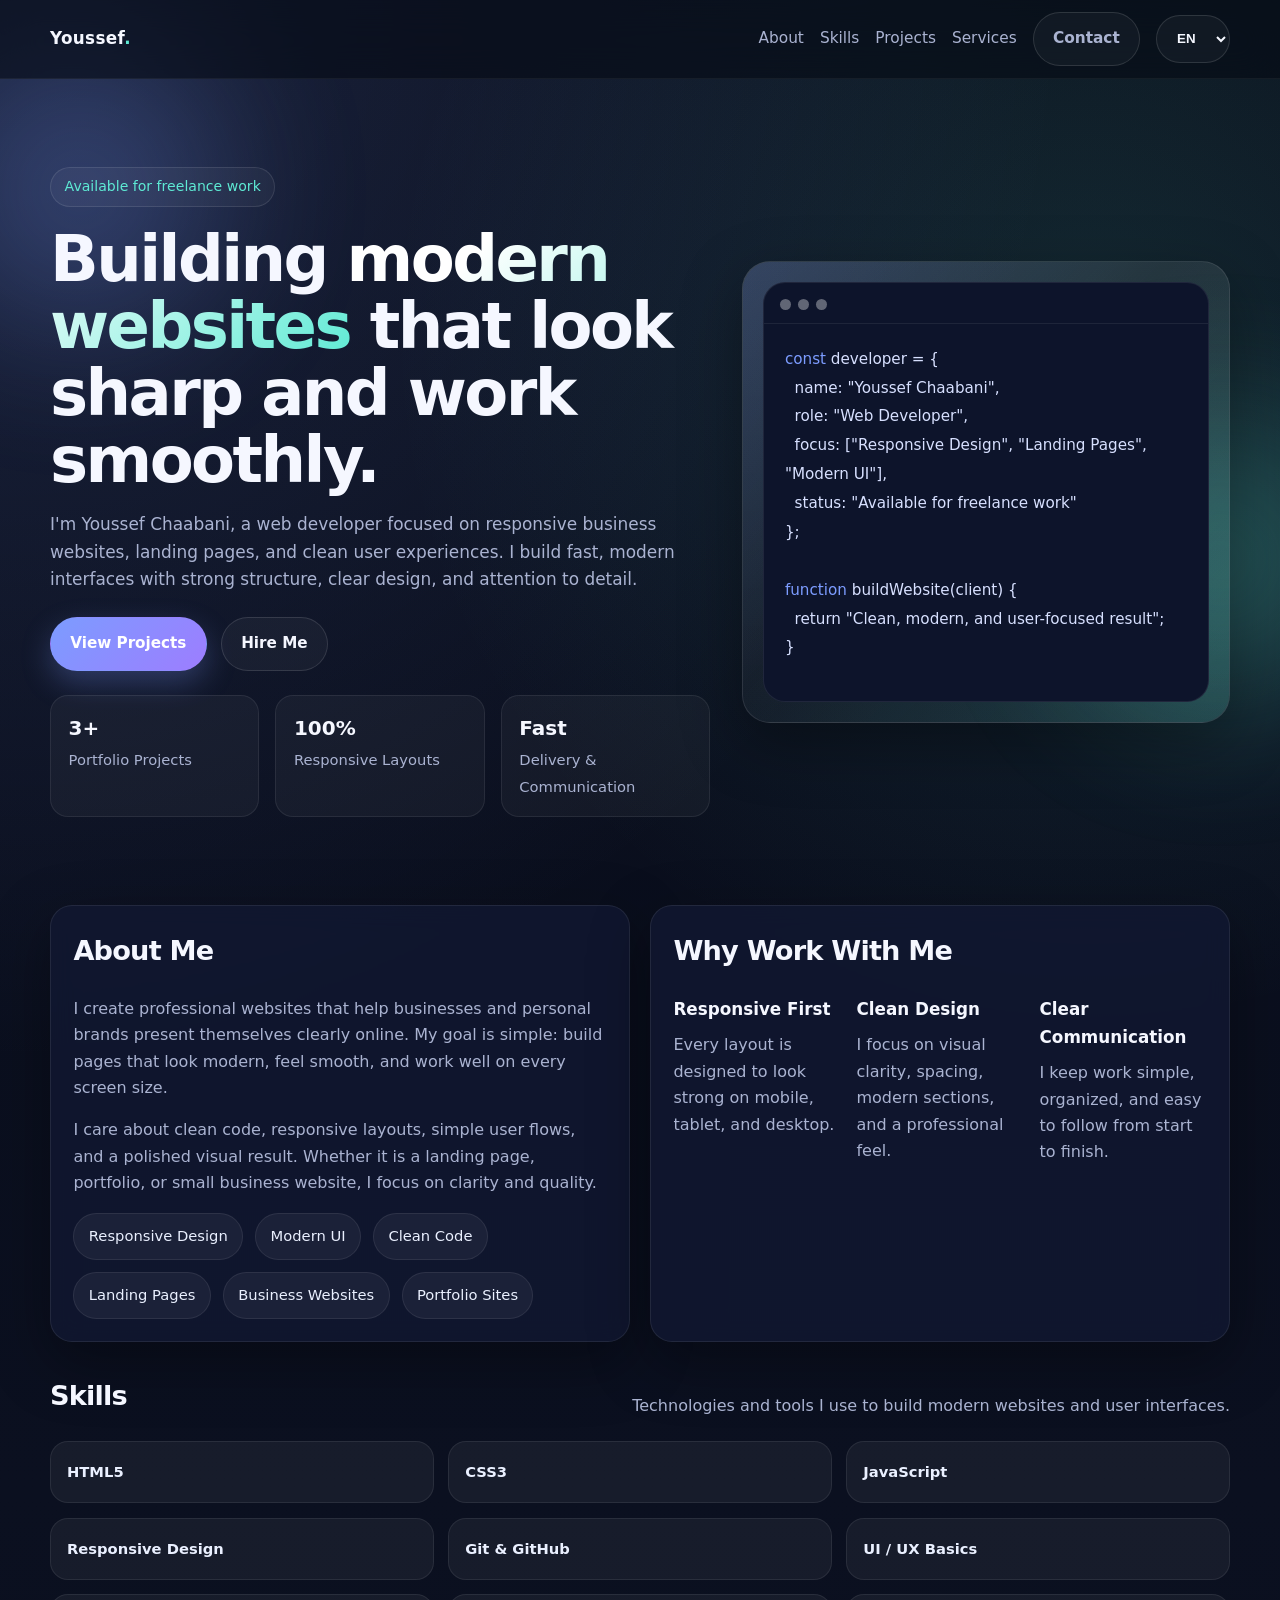
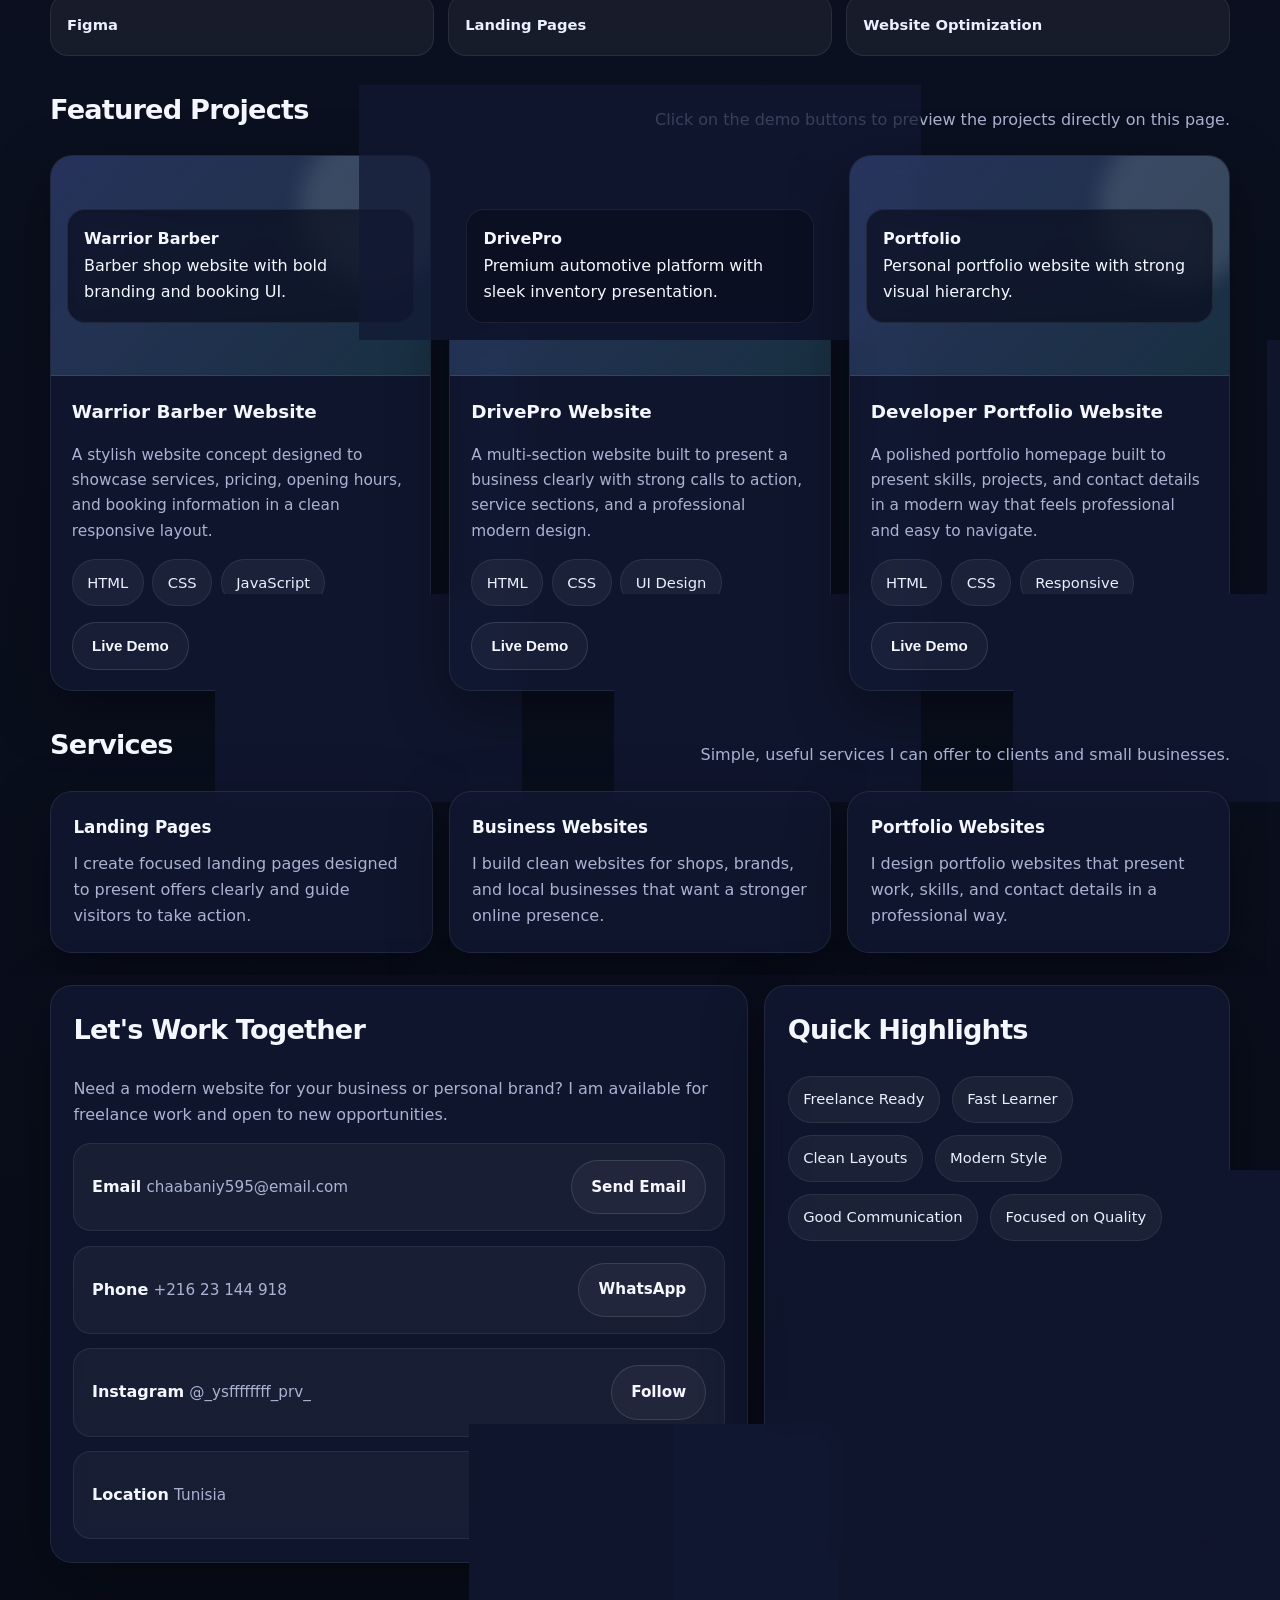
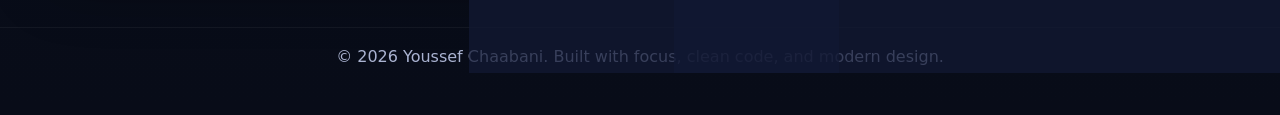
==== index.html @ 3c1518b0 "Update index.html" ====
<!DOCTYPE html>
<html lang="en">
<head>
  <meta charset="UTF-8" />
  <meta name="viewport" content="width=device-width, initial-scale=1.0" />
  <title>Youssef Chaabani | Web Developer Portfolio</title>
  <meta name="description" content="Portfolio of Youssef Chaabani, a web developer focused on responsive websites, landing pages, and clean user experiences." />
  <style>
    :root {
      --bg: #0b1020;
      --bg-soft: #121933;
      --panel: rgba(18, 25, 51, 0.75);
      --panel-strong: rgba(20, 27, 56, 0.95);
      --text: #f5f7ff;
      --muted: #aab3d1;
      --line: rgba(255, 255, 255, 0.08);
      --brand: #7c9cff;
      --brand-2: #5eead4;
      --shadow: 0 20px 60px rgba(0, 0, 0, 0.35);
      --radius: 22px;
      --container: 1180px;
    }

    * {
      box-sizing: border-box;
      margin: 0;
      padding: 0;
    }

    html {
      scroll-behavior: smooth;
    }

    body {
      font-family: Inter, ui-sans-serif, system-ui, -apple-system, BlinkMacSystemFont, "Segoe UI", sans-serif;
      color: var(--text);
      background:
        radial-gradient(circle at top left, rgba(124, 156, 255, 0.16), transparent 30%),
        radial-gradient(circle at 85% 10%, rgba(94, 234, 212, 0.12), transparent 22%),
        linear-gradient(180deg, #090d1a 0%, #0b1020 45%, #080c18 100%);
      line-height: 1.65;
    }

    img {
      max-width: 100%;
      display: block;
    }

    a {
      color: inherit;
      text-decoration: none;
    }

    .container {
      width: min(100% - 2rem, var(--container));
      margin-inline: auto;
    }

    .blur {
      position: fixed;
      inset: auto;
      width: 280px;
      height: 280px;
      border-radius: 999px;
      filter: blur(80px);
      opacity: 0.28;
      z-index: -1;
      pointer-events: none;
    }

    .blur.one {
      top: 50px;
      left: -60px;
      background: var(--brand);
    }

    .blur.two {
      top: 420px;
      right: -80px;
      background: var(--brand-2);
    }

    .nav-wrap {
      position: sticky;
      top: 0;
      z-index: 1000;
      backdrop-filter: blur(18px);
      background: rgba(6, 10, 21, 0.6);
      border-bottom: 1px solid rgba(255, 255, 255, 0.05);
    }

    nav {
      min-height: 78px;
      display: flex;
      align-items: center;
      justify-content: space-between;
      gap: 1rem;
    }

    .logo {
      font-size: 1.05rem;
      font-weight: 800;
      letter-spacing: 0.02em;
    }

    .logo span {
      color: var(--brand-2);
    }

    .nav-links {
      display: flex;
      align-items: center;
      gap: 1rem;
      flex-wrap: wrap;
    }

    .nav-links a {
      color: var(--muted);
      font-size: 0.96rem;
      transition: 0.25s ease;
    }

    .nav-links a:hover {
      color: var(--text);
    }

    .btn {
      display: inline-flex;
      align-items: center;
      justify-content: center;
      gap: 0.6rem;
      min-height: 48px;
      padding: 0.85rem 1.2rem;
      border-radius: 999px;
      border: 1px solid transparent;
      font-weight: 700;
      font-size: 0.95rem;
      transition: transform 0.2s ease, box-shadow 0.25s ease, border-color 0.25s ease, background 0.25s ease;
      cursor: pointer;
    }

    .btn:hover {
      transform: translateY(-2px);
    }

    .btn-primary {
      background: linear-gradient(135deg, var(--brand), #9d7dff);
      color: white;
      box-shadow: 0 12px 30px rgba(124, 156, 255, 0.28);
    }

    .btn-secondary {
      background: rgba(255, 255, 255, 0.04);
      border-color: rgba(255, 255, 255, 0.12);
      color: var(--text);
    }

    .btn-secondary:hover {
      background: rgba(255, 255, 255, 0.08);
    }

    .nav-actions {
      display: flex;
      align-items: center;
      gap: 1rem;
    }

    .lang-select {
      min-height: 48px;
      border-radius: 999px;
      border: 1px solid rgba(255, 255, 255, 0.12);
      background: rgba(255, 255, 255, 0.04);
      color: var(--text);
      padding: 0 1rem;
      font-weight: 700;
      cursor: pointer;
      transition: background 0.25s ease, border-color 0.25s ease;
    }

    .lang-select:hover {
      background: rgba(255, 255, 255, 0.08);
    }

    .rtl .hero,
    .rtl .project-body,
    .rtl .contact-item,
    .rtl .section-title {
      text-align: right;
    }

    .rtl .nav-links {
      direction: rtl;
    }

    .rtl .search-input,
    .rtl .lang-select {
      direction: rtl;
    }

    .hero {
      padding: 5.5rem 0 3.5rem;
    }

    .hero-grid {
      display: grid;
      grid-template-columns: 1.15fr 0.85fr;
      gap: 2rem;
      align-items: center;
    }

    .eyebrow {
      display: inline-flex;
      align-items: center;
      gap: 0.6rem;
      padding: 0.45rem 0.85rem;
      border: 1px solid rgba(255,255,255,0.1);
      border-radius: 999px;
      background: rgba(255,255,255,0.04);
      color: var(--brand-2);
      font-size: 0.88rem;
      margin-bottom: 1.2rem;
    }

    .hero h1 {
      font-size: clamp(2.4rem, 5vw, 4.8rem);
      line-height: 1.05;
      margin-bottom: 1rem;
      letter-spacing: -0.04em;
    }

    .hero h1 span {
      background: linear-gradient(135deg, #ffffff 25%, var(--brand-2) 100%);
      -webkit-background-clip: text;
      background-clip: text;
      color: transparent;
    }

    .hero p {
      color: var(--muted);
      max-width: 690px;
      font-size: 1.06rem;
      margin-bottom: 1.4rem;
    }

    .hero-actions {
      display: flex;
      flex-wrap: wrap;
      gap: 0.9rem;
      margin-bottom: 1.5rem;
    }

    .hero-stats {
      display: grid;
      grid-template-columns: repeat(3, minmax(0, 1fr));
      gap: 1rem;
    }

    .stat {
      padding: 1rem 1.1rem;
      background: rgba(255,255,255,0.04);
      border: 1px solid rgba(255,255,255,0.08);
      border-radius: 18px;
    }

    .stat strong {
      display: block;
      font-size: 1.25rem;
      margin-bottom: 0.15rem;
    }

    .stat span {
      color: var(--muted);
      font-size: 0.92rem;
    }

    .hero-card {
      position: relative;
      background: linear-gradient(180deg, rgba(255,255,255,0.08), rgba(255,255,255,0.03));
      border: 1px solid rgba(255,255,255,0.1);
      border-radius: 28px;
      padding: 1.25rem;
      box-shadow: var(--shadow);
      overflow: hidden;
    }

    .hero-card::before {
      content: "";
      position: absolute;
      inset: 0;
      background: linear-gradient(135deg, rgba(124,156,255,0.18), transparent 45%, rgba(94,234,212,0.14));
      pointer-events: none;
    }

    .window {
      position: relative;
      border-radius: 22px;
      background: #0d142b;
      border: 1px solid rgba(255,255,255,0.08);
      overflow: hidden;
      min-height: 420px;
    }

    .window-top {
      display: flex;
      align-items: center;
      gap: 0.45rem;
      padding: 1rem 1rem 0.8rem;
      border-bottom: 1px solid rgba(255,255,255,0.07);
    }

    .dot {
      width: 11px;
      height: 11px;
      border-radius: 999px;
      background: rgba(255,255,255,0.35);
    }

    .code-preview {
      padding: 1.3rem;
      color: #dbe6ff;
      font-size: 0.95rem;
      line-height: 1.9;
    }

    .code-preview .line {
      display: block;
      color: #d7e0ff;
    }

    .code-preview .line span {
      color: #7c9cff;
    }

    section {
      padding: 2rem 0 0;
    }

    .section-title {
      display: flex;
      justify-content: space-between;
      align-items: end;
      gap: 1rem;
      margin-bottom: 1.4rem;
    }

    .section-title h2 {
      font-size: clamp(1.7rem, 2vw, 2.4rem);
      letter-spacing: -0.03em;
    }

    .section-title p {
      color: var(--muted);
      max-width: 650px;
    }

    .grid-2 {
      display: grid;
      grid-template-columns: 1fr 1fr;
      gap: 1.25rem;
    }

    .card {
      background: var(--panel);
      border: 1px solid var(--line);
      border-radius: var(--radius);
      box-shadow: var(--shadow);
      padding: 1.4rem;
      backdrop-filter: blur(12px);
    }

    .about p {
      color: var(--muted);
      margin-bottom: 1rem;
    }

    .badge-list,
    .skills-grid,
    .contact-list {
      display: flex;
      flex-wrap: wrap;
      gap: 0.75rem;
    }

    .badge,
    .skill-chip {
      display: inline-flex;
      align-items: center;
      justify-content: center;
      padding: 0.65rem 0.9rem;
      border-radius: 999px;
      background: rgba(255, 255, 255, 0.05);
      border: 1px solid rgba(255,255,255,0.08);
      color: #eaf0ff;
      font-size: 0.92rem;
    }

    .skills-grid {
      display: grid;
      grid-template-columns: repeat(3, minmax(0, 1fr));
      gap: 0.9rem;
    }

    .skill-chip {
      min-height: 62px;
      border-radius: 18px;
      justify-content: flex-start;
      padding-inline: 1rem;
      font-weight: 600;
    }

    .projects-grid {
      display: grid;
      grid-template-columns: repeat(3, minmax(0, 1fr));
      gap: 1.15rem;
    }

    .project-card {
      display: flex;
      flex-direction: column;
      overflow: hidden;
      padding: 0;
    }

    .project-image {
      height: 220px;
      display: grid;
      place-items: center;
      background: linear-gradient(135deg, rgba(124,156,255,0.22), rgba(94,234,212,0.12));
      border-bottom: 1px solid var(--line);
      position: relative;
      overflow: hidden;
    }

    .project-image::after {
      content: "";
      position: absolute;
      width: 160px;
      height: 160px;
      border-radius: 50%;
      background: rgba(255,255,255,0.12);
      filter: blur(10px);
      top: -30px;
      right: -30px;
    }

    .project-label {
      position: relative;
      z-index: 1;
      width: calc(100% - 2rem);
      border-radius: 18px;
      background: rgba(10, 14, 31, 0.75);
      border: 1px solid rgba(255,255,255,0.08);
      padding: 1rem;
      backdrop-filter: blur(12px);
    }

    .project-body {
      padding: 1.3rem;
      display: flex;
      flex-direction: column;
      gap: 0.95rem;
      flex: 1;
    }

    .project-body h3 {
      font-size: 1.15rem;
    }

    .project-body p {
      color: var(--muted);
      font-size: 0.96rem;
    }

    .project-tech {
      display: flex;
      flex-wrap: wrap;
      gap: 0.55rem;
    }

    .project-links {
      display: flex;
      gap: 0.8rem;
      flex-wrap: wrap;
      margin-top: auto;
    }

    .project-links a {
      color: var(--brand-2);
      font-weight: 700;
      font-size: 0.94rem;
    }

    .services-grid,
    .why-grid {
      display: grid;
      grid-template-columns: repeat(3, minmax(0, 1fr));
      gap: 1rem;
    }

    .service-card h3,
    .why-card h3 {
      margin-bottom: 0.55rem;
      font-size: 1.05rem;
    }

    .service-card p,
    .why-card p,
    .contact-card p {
      color: var(--muted);
    }

    .contact-grid {
      display: grid;
      grid-template-columns: 1.2fr 0.8fr;
      gap: 1rem;
      margin-bottom: 4rem;
    }

    .contact-list a {
      min-height: 48px;
    }

    .contact-item {
      display: flex;
      align-items: center;
      justify-content: space-between;
      gap: 1rem;
      padding: 1rem 1.1rem;
      border-radius: 18px;
      background: rgba(255,255,255,0.04);
      border: 1px solid rgba(255,255,255,0.08);
      margin-top: 0.9rem;
    }

    .contact-item span {
      color: var(--muted);
      font-size: 0.95rem;
    }

    .project-preview {
      margin-top: 2rem;
      background: rgba(8, 10, 16, 0.98);
      border: 1px solid rgba(247, 225, 160, 0.12);
      border-radius: 28px;
      overflow: hidden;
      display: none;
    }

    .project-preview iframe {
      width: 100%;
      min-height: 620px;
      display: block;
    }

    footer {
      padding: 1rem 0 2.8rem;
      color: var(--muted);
      border-top: 1px solid rgba(255,255,255,0.05);
      text-align: center;
    }

    .reveal {
      opacity: 0;
      transform: translateY(28px);
      transition: opacity 0.65s ease, transform 0.65s ease;
    }

    .reveal.visible {
      opacity: 1;
      transform: translateY(0);
    }

    @media (max-width: 1024px) {
      .hero-grid,
      .grid-2,
      .contact-grid,
      .projects-grid,
      .services-grid,
      .why-grid {
        grid-template-columns: 1fr;
      }

      .skills-grid {
        grid-template-columns: repeat(2, minmax(0, 1fr));
      }

      .hero {
        padding-top: 4.2rem;
      }
    }

    @media (max-width: 760px) {
      nav {
        min-height: 72px;
        align-items: flex-start;
        padding: 1rem 0;
        flex-direction: column;
      }

      .nav-links {
        width: 100%;
        justify-content: space-between;
      }

      .hero-stats,
      .skills-grid {
        grid-template-columns: 1fr;
      }

      .section-title {
        flex-direction: column;
        align-items: flex-start;
      }

      .hero-card {
        padding: 0.9rem;
      }

      .window {
        min-height: auto;
      }
    }
  </style>
</head>
<body>
  <div class="blur one"></div>
  <div class="blur two"></div>

  <div class="nav-wrap">
    <div class="container">
      <nav>
        <a href="#home" class="logo">Youssef<span>.</span></a>
        <div class="nav-actions">
          <div class="nav-links">
            <a id="navAbout" href="#about">About</a>
            <a id="navSkills" href="#skills">Skills</a>
            <a id="navProjects" href="#projects">Projects</a>
            <a id="navServices" href="#services">Services</a>
            <a id="navContact" href="#contact" class="btn btn-secondary">Contact</a>
          </div>
          <select id="languageSelect" class="lang-select">
            <option value="en">EN</option>
            <option value="fr">FR</option>
            <option value="ar">AR</option>
          </select>
        </div>
      </nav>
    </div>
  </div>

  <header class="hero" id="home">
    <div class="container hero-grid">
      <div class="reveal visible">
        <div id="heroEyebrow" class="eyebrow">Available for freelance work</div>
        <h1 id="heroTitle">Building <span>modern websites</span> that look sharp and work smoothly.</h1>
        <p id="heroText">
          I'm Youssef Chaabani, a web developer focused on responsive business websites, landing pages, and clean user experiences.
          I build fast, modern interfaces with strong structure, clear design, and attention to detail.
        </p>

        <div class="hero-actions">
          <a id="heroBtnProjects" href="#projects" class="btn btn-primary">View Projects</a>
          <a id="heroBtnContact" href="#contact" class="btn btn-secondary">Hire Me</a>
        </div>

        <div class="hero-stats">
          <div class="stat">
            <strong>3+</strong>
            <span id="statLabelProjects">Portfolio Projects</span>
          </div>
          <div class="stat">
            <strong>100%</strong>
            <span id="statLabelResponsive">Responsive Layouts</span>
          </div>
          <div class="stat">
            <strong>Fast</strong>
            <span id="statLabelDelivery">Delivery & Communication</span>
          </div>
        </div>
      </div>

      <div class="hero-card reveal">
        <div class="window">
          <div class="window-top">
            <span class="dot"></span>
            <span class="dot"></span>
            <span class="dot"></span>
          </div>
          <div class="code-preview">
            <span class="line"><span>const</span> developer = &#123;</span>
            <span class="line">&nbsp;&nbsp;name: "Youssef Chaabani",</span>
            <span class="line">&nbsp;&nbsp;role: "Web Developer",</span>
            <span class="line">&nbsp;&nbsp;focus: ["Responsive Design", "Landing Pages", "Modern UI"],</span>
            <span class="line">&nbsp;&nbsp;status: "Available for freelance work"</span>
            <span class="line">&#125;;</span>
            <br />
            <span class="line"><span>function</span> buildWebsite(client) &#123;</span>
            <span class="line">&nbsp;&nbsp;return "Clean, modern, and user-focused result";</span>
            <span class="line">&#125;</span>
          </div>
        </div>
      </div>
    </div>
  </header>

  <main>
    <section id="about">
      <div class="container grid-2">
        <div class="card about reveal">
          <div class="section-title">
            <h2 id="aboutTitle">About Me</h2>
          </div>
          <p id="aboutText1">
            I create professional websites that help businesses and personal brands present themselves clearly online.
            My goal is simple: build pages that look modern, feel smooth, and work well on every screen size.
          </p>
          <p id="aboutText2">
            I care about clean code, responsive layouts, simple user flows, and a polished visual result.
            Whether it is a landing page, portfolio, or small business website, I focus on clarity and quality.
          </p>
          <div class="badge-list">
            <span class="badge">Responsive Design</span>
            <span class="badge">Modern UI</span>
            <span class="badge">Clean Code</span>
            <span class="badge">Landing Pages</span>
            <span class="badge">Business Websites</span>
            <span class="badge">Portfolio Sites</span>
          </div>
        </div>

        <div class="card reveal">
          <div class="section-title">
            <h2 id="whyTitle">Why Work With Me</h2>
          </div>
          <div class="why-grid">
            <div class="why-card">
              <h3 id="whyCard1Title">Responsive First</h3>
              <p id="whyCard1Text">Every layout is designed to look strong on mobile, tablet, and desktop.</p>
            </div>
            <div class="why-card">
              <h3 id="whyCard2Title">Clean Design</h3>
              <p id="whyCard2Text">I focus on visual clarity, spacing, modern sections, and a professional feel.</p>
            </div>
            <div class="why-card">
              <h3 id="whyCard3Title">Clear Communication</h3>
              <p id="whyCard3Text">I keep work simple, organized, and easy to follow from start to finish.</p>
            </div>
          </div>
        </div>
      </div>
    </section>

    <section id="skills">
      <div class="container reveal">
        <div class="section-title">
          <h2 id="skillsTitle">Skills</h2>
          <p id="skillsDesc">Technologies and tools I use to build modern websites and user interfaces.</p>
        </div>
        <div class="skills-grid">
          <div class="skill-chip">HTML5</div>
          <div class="skill-chip">CSS3</div>
          <div class="skill-chip">JavaScript</div>
          <div class="skill-chip">Responsive Design</div>
          <div class="skill-chip">Git & GitHub</div>
          <div class="skill-chip">UI / UX Basics</div>
          <div class="skill-chip">Figma</div>
          <div class="skill-chip">Landing Pages</div>
          <div class="skill-chip">Website Optimization</div>
        </div>
      </div>
    </section>

    <section id="projects">
      <div class="container reveal">
        <div class="section-title">
          <h2 id="projectsTitle">Featured Projects</h2>
          <p id="projectsDesc">Click on the demo buttons to preview the projects directly on this page.</p>
        </div>

        <div class="projects-grid">
          <article class="card project-card">
            <div class="project-image">
              <div class="project-label">
                <strong>Warrior Barber</strong>
                <p>Barber shop website with bold branding and booking UI.</p>
              </div>
            </div>
            <div class="project-body">
              <h3>Warrior Barber Website</h3>
              <p>
                A stylish website concept designed to showcase services, pricing, opening hours, and booking information in a clean responsive layout.
              </p>
              <div class="project-tech">
                <span class="badge">HTML</span>
                <span class="badge">CSS</span>
                <span class="badge">JavaScript</span>
              </div>
              <div class="project-links">
                <button class="btn btn-secondary" data-src="warrior%20barber/barber.html">Live Demo</button>
              </div>
            </div>
          </article>

          <article class="card project-card">
            <div class="project-image">
              <div class="project-label">
                <strong>DrivePro</strong>
                <p>Premium automotive platform with sleek inventory presentation.</p>
              </div>
            </div>
            <div class="project-body">
              <h3>DrivePro Website</h3>
              <p>
                A multi-section website built to present a business clearly with strong calls to action, service sections, and a professional modern design.
              </p>
              <div class="project-tech">
                <span class="badge">HTML</span>
                <span class="badge">CSS</span>
                <span class="badge">UI Design</span>
              </div>
              <div class="project-links">
                <button class="btn btn-secondary" data-src="index.html">Live Demo</button>
              </div>
            </div>
          </article>

          <article class="card project-card">
            <div class="project-image">
              <div class="project-label">
                <strong>Portfolio</strong>
                <p>Personal portfolio website with strong visual hierarchy.</p>
              </div>
            </div>
            <div class="project-body">
              <h3>Developer Portfolio Website</h3>
              <p>
                A polished portfolio homepage built to present skills, projects, and contact details in a modern way that feels professional and easy to navigate.
              </p>
              <div class="project-tech">
                <span class="badge">HTML</span>
                <span class="badge">CSS</span>
                <span class="badge">Responsive</span>
              </div>
              <div class="project-links">
                <button class="btn btn-secondary" data-src="portfolio.html">Live Demo</button>
              </div>
            </div>
          </article>
        </div>

        <div id="projectPreview" class="project-preview">
          <iframe id="projectFrame" src="" title="Project Preview"></iframe>
        </div>
      </div>
    </section>

    <section id="services">
      <div class="container reveal">
        <div class="section-title">
          <h2 id="servicesTitle">Services</h2>
          <p id="servicesDesc">Simple, useful services I can offer to clients and small businesses.</p>
        </div>

        <div class="services-grid">
          <div class="card service-card">
            <h3 id="service1Title">Landing Pages</h3>
            <p id="service1Text">I create focused landing pages designed to present offers clearly and guide visitors to take action.</p>
          </div>
          <div class="card service-card">
            <h3 id="service2Title">Business Websites</h3>
            <p id="service2Text">I build clean websites for shops, brands, and local businesses that want a stronger online presence.</p>
          </div>
          <div class="card service-card">
            <h3 id="service3Title">Portfolio Websites</h3>
            <p id="service3Text">I design portfolio websites that present work, skills, and contact details in a professional way.</p>
          </div>
        </div>
      </div>
    </section>

    <section id="contact">
      <div class="container contact-grid reveal">
        <div class="card contact-card">
          <div class="section-title">
            <h2 id="contactTitle">Let's Work Together</h2>
          </div>
          <p id="contactText">
            Need a modern website for your business or personal brand? I am available for freelance work and open to new opportunities.
          </p>

          <div class="contact-item">
            <div>
              <strong id="contactEmailLabel">Email</strong>
              <span>chaabaniy595@email.com</span>
            </div>
            <a id="emailButton" href="mailto:chaabaniy595@email.com" class="btn btn-secondary">Send Email</a>
          </div>

          <div class="contact-item">
            <div>
              <strong id="contactPhoneLabel">Phone</strong>
              <span>+216 23 144 918</span>
            </div>
            <a id="whatsappButton" href="https://wa.me/21623144918" target="_blank" rel="noopener noreferrer" class="btn btn-secondary">WhatsApp</a>
          </div>

          <div class="contact-item">
            <div>
              <strong id="contactInstagramLabel">Instagram</strong>
              <span>@_ysffffffff_prv_</span>
            </div>
            <a id="instagramButton" href="https://www.instagram.com/_ysffffffff_prv_?utm_source=qr&igsh=MW5zZjlsamVjMDV5Zg==" target="_blank" rel="noopener noreferrer" class="btn btn-secondary">Follow</a>
          </div>

          <div class="contact-item">
            <div>
              <strong id="contactLocationLabel">Location</strong>
              <span>Tunisia</span>
            </div>
            <a id="backToTopButton" href="#home" class="btn btn-secondary">Back to Top</a>
          </div>
        </div>

        <div class="card reveal">
          <div class="section-title">
            <h2 id="quickHighlightsTitle">Quick Highlights</h2>
          </div>
          <div class="badge-list">
            <span class="badge">Freelance Ready</span>
            <span class="badge">Fast Learner</span>
            <span class="badge">Clean Layouts</span>
            <span class="badge">Modern Style</span>
            <span class="badge">Good Communication</span>
            <span class="badge">Focused on Quality</span>
          </div>
        </div>
      </div>
    </section>
  </main>

  <footer>
    <div class="container">
      <p id="footerText">© 2026 Youssef Chaabani. Built with focus, clean code, and modern design.</p>
    </div>
  </footer>

  <script>
    const observer = new IntersectionObserver((entries) => {
      entries.forEach(entry => {
        if (entry.isIntersecting) {
          entry.target.classList.add('visible');
        }
      });
    }, { threshold: 0.12 });

    document.querySelectorAll('.reveal').forEach((element, index) => {
      if (!element.classList.contains('visible') || index !== 0) {
        observer.observe(element);
      }
    });

    const projectButtons = document.querySelectorAll('[data-src]');
    const projectPreview = document.getElementById('projectPreview');
    const projectFrame = document.getElementById('projectFrame');
    const languageSelect = document.getElementById('languageSelect');
    const root = document.documentElement;

    const translations = {
      en: {
        navAbout: 'About',
        navSkills: 'Skills',
        navProjects: 'Projects',
        navServices: 'Services',
        navContact: 'Contact',
        heroEyebrow: 'Available for freelance work',
        heroTitle: 'Building <span>modern websites</span> that look sharp and work smoothly.',
        heroText: "I'm Youssef Chaabani, a web developer focused on responsive business websites, landing pages, and clean user experiences. I build fast, modern interfaces with strong structure, clear design, and attention to detail.",
        heroBtnProjects: 'View Projects',
        heroBtnContact: 'Hire Me',
        statLabelProjects: 'Portfolio Projects',
        statLabelResponsive: 'Responsive Layouts',
        statLabelDelivery: 'Delivery & Communication',
        aboutTitle: 'About Me',
        aboutText1: 'I create professional websites that help businesses and personal brands present themselves clearly online. My goal is simple: build pages that look modern, feel smooth, and work well on every screen size.',
        aboutText2: 'I care about clean code, responsive layouts, simple user flows, and a polished visual result. Whether it is a landing page, portfolio, or small business website, I focus on clarity and quality.',
        whyTitle: 'Why Work With Me',
        whyCard1Title: 'Responsive First',
        whyCard1Text: 'Every layout is designed to look strong on mobile, tablet, and desktop.',
        whyCard2Title: 'Clean Design',
        whyCard2Text: 'I focus on visual clarity, spacing, modern sections, and a professional feel.',
        whyCard3Title: 'Clear Communication',
        whyCard3Text: 'I keep work simple, organized, and easy to follow from start to finish.',
        skillsTitle: 'Skills',
        skillsDesc: 'Technologies and tools I use to build modern websites and user interfaces.',
        projectsTitle: 'Featured Projects',
        projectsDesc: 'Click on the demo buttons to preview the projects directly on this page.',
        servicesTitle: 'Services',
        servicesDesc: 'Simple, useful services I can offer to clients and small businesses.',
        service1Title: 'Landing Pages',
        service1Text: 'I create focused landing pages designed to present offers clearly and guide visitors to take action.',
        service2Title: 'Business Websites',
        service2Text: 'I build clean websites for shops, brands, and local businesses that want a stronger online presence.',
        service3Title: 'Portfolio Websites',
        service3Text: 'I design portfolio websites that present work, skills, and contact details in a professional way.',
        contactTitle: "Let's Work Together",
        contactText: 'Need a modern website for your business or personal brand? I am available for freelance work and open to new opportunities.',
        contactEmailLabel: 'Email',
        emailButton: 'Send Email',
        contactPhoneLabel: 'Phone',
        whatsappButton: 'WhatsApp',
        contactInstagramLabel: 'Instagram',
        instagramButton: 'Follow',
        contactLocationLabel: 'Location',
        backToTopButton: 'Back to Top',
        quickHighlightsTitle: 'Quick Highlights',
        footerText: '© 2026 Youssef Chaabani. Built with focus, clean code, and modern design.'
      },
      fr: {
        navAbout: 'À propos',
        navSkills: 'Compétences',
        navProjects: 'Projets',
        navServices: 'Services',
        navContact: 'Contact',
        heroEyebrow: 'Disponible pour freelance',
        heroTitle: 'Création de <span>sites modernes</span> qui sont élégants et fluides.',
        heroText: "Je suis Youssef Chaabani, développeur web spécialisé dans les sites responsive, les pages de destination et les expériences utilisateur nettes. Je construis des interfaces rapides et modernes avec une structure solide, un design clair et une attention aux détails.",
        heroBtnProjects: 'Voir les projets',
        heroBtnContact: 'Engagez-moi',
        statLabelProjects: 'Projets de portfolio',
        statLabelResponsive: 'Layouts Responsive',
        statLabelDelivery: 'Livraison & Communication',
        aboutTitle: 'À propos de moi',
        aboutText1: 'Je crée des sites professionnels qui aident les entreprises et les marques personnelles à se présenter clairement en ligne. Mon objectif est simple : concevoir des pages modernes, fluides et adaptées à toutes les tailles d’écran.',
        aboutText2: 'Je travaille avec du code propre, des mises en page responsives, des flux utilisateur simples et un rendu visuel soigné. Que ce soit une landing page, un portfolio ou un site professionnel, je privilégie la clarté et la qualité.',
        whyTitle: 'Pourquoi travailler avec moi',
        whyCard1Title: 'Responsive en priorité',
        whyCard1Text: 'Chaque mise en page est conçue pour être performante sur mobile, tablette et desktop.',
        whyCard2Title: 'Design épuré',
        whyCard2Text: 'Je mets l’accent sur la clarté visuelle, les espaces, les sections modernes et une sensation professionnelle.',
        whyCard3Title: 'Communication claire',
        whyCard3Text: 'Je garde le travail simple, organisé et facile à suivre du début à la fin.',
        skillsTitle: 'Compétences',
        skillsDesc: 'Technologies et outils que j’utilise pour construire des sites modernes et des interfaces utilisateur.',
        projectsTitle: 'Projets phares',
        projectsDesc: 'Cliquez sur les boutons de démonstration pour prévisualiser les projets directement sur cette page.',
        servicesTitle: 'Services',
        servicesDesc: 'Services simples et utiles que je peux proposer aux clients et aux petites entreprises.',
        service1Title: 'Pages de destination',
        service1Text: 'Je crée des landing pages ciblées conçues pour présenter les offres clairement et guider les visiteurs vers l’action.',
        service2Title: 'Sites professionnels',
        service2Text: 'Je construis des sites clairs pour les boutiques, les marques et les petites entreprises qui veulent une présence en ligne plus forte.',
        service3Title: 'Portfolios',
        service3Text: 'Je conçois des sites portfolio qui présentent le travail, les compétences et les contacts de façon professionnelle.',
        contactTitle: 'Travaillons ensemble',
        contactText: 'Besoin d’un site moderne pour votre entreprise ou votre marque personnelle ? Je suis disponible pour des missions freelance et ouvert à de nouvelles opportunités.',
        contactEmailLabel: 'Email',
        emailButton: 'Envoyer un email',
        contactPhoneLabel: 'Téléphone',
        whatsappButton: 'WhatsApp',
        contactInstagramLabel: 'Instagram',
        instagramButton: 'Suivre',
        contactLocationLabel: 'Localisation',
        backToTopButton: 'Haut de page',
        quickHighlightsTitle: 'Points forts',
        footerText: '© 2026 Youssef Chaabani. Construit avec soin, code propre et design moderne.'
      },
      ar: {
        navAbout: 'نبذة',
        navSkills: 'المهارات',
        navProjects: 'المشاريع',
        navServices: 'الخدمات',
        navContact: 'تواصل',
        heroEyebrow: 'متاح للعمل الحر',
        heroTitle: 'أبني <span>مواقع حديثة</span> بجودة عالية وتجربة سلسة.',
        heroText: 'أنا يوسف الشاعبي، مطور ويب متخصص في مواقع الأعمال المتجاوبة وصفحات الهبوط وتجارب المستخدم النظيفة. أبني واجهات سريعة وحديثة مع بنية قوية وتصميم واضح واهتمام بالتفاصيل.',
        heroBtnProjects: 'عرض المشاريع',
        heroBtnContact: 'تواصل معي',
        statLabelProjects: 'مشاريع المحافظ',
        statLabelResponsive: 'تصاميم متجاوبة',
        statLabelDelivery: 'التسليم والتواصل',
        aboutTitle: 'من أنا',
        aboutText1: 'أصمم مواقع احترافية تساعد الشركات والعلامات التجارية في الظهور بوضوح على الإنترنت. هدفي بسيط: بناء صفحات حديثة وسلسة تعمل بشكل جيد على جميع الأجهزة.',
        aboutText2: 'أركز على الشفرة النظيفة والتخطيطات المتجاوبة وتدفقات المستخدم البسيطة ونتيجة بصرية مصقولة. سواء كانت صفحة هبوط أو موقع محفظة أو موقع أعمال، أركز على الوضوح والجودة.',
        whyTitle: 'لماذا تعمل معي',
        whyCard1Title: 'التجاوب أولاً',
        whyCard1Text: 'كل تصميم مصمم ليعمل بشكل ممتاز على الهاتف والجهاز اللوحي وسطح المكتب.',
        whyCard2Title: 'تصميم نظيف',
        whyCard2Text: 'أركز على الوضوح البصري والمساحات والتقسيمات الحديثة والشعور الاحترافي.',
        whyCard3Title: 'تواصل واضح',
        whyCard3Text: 'أجعل العمل بسيطاً ومنظماً وسهل المتابعة من البداية إلى النهاية.',
        skillsTitle: 'المهارات',
        skillsDesc: 'التقنيات والأدوات التي أستخدمها لبناء مواقع حديثة وواجهات مستخدم مميزة.',
        projectsTitle: 'المشاريع المميزة',
        projectsDesc: 'انقر على أزرار العرض لمعاينة المشاريع مباشرة على هذه الصفحة.',
        servicesTitle: 'الخدمات',
        servicesDesc: 'خدمات بسيطة ومفيدة أقدمها للعملاء والشركات الصغيرة.',
        service1Title: 'صفحات هبوط',
        service1Text: 'أصمم صفحات هبوط مركزة لعرض العروض بشكل واضح ودفع الزوار إلى اتخاذ الإجراء.',
        service2Title: 'مواقع أعمال',
        service2Text: 'أبني مواقع نظيفة للمحلات والعلامات التجارية والشركات الصغيرة التي تريد تواجداً أقوى على الإنترنت.',
        service3Title: 'مواقع محافظ',
        service3Text: 'أصمم مواقع محفظة تعرض الأعمال والمهارات والتواصل بطريقة احترافية.',
        contactTitle: 'لنبدأ العمل معاً',
        contactText: 'هل تحتاج موقعاً حديثاً لعملك أو علامتك الشخصية؟ أنا متاح للعمل الحر ومفتوح لفرص جديدة.',
        contactEmailLabel: 'البريد الإلكتروني',
        emailButton: 'إرسال بريد',
        contactPhoneLabel: 'الهاتف',
        whatsappButton: 'واتساب',
        contactInstagramLabel: 'انستغرام',
        instagramButton: 'متابعة',
        contactLocationLabel: 'الموقع',
        backToTopButton: 'العودة للأعلى',
        quickHighlightsTitle: 'أهم النقاط',
        footerText: '© 2026 يوسف الشاعبي. مبني بدقة، كود نظيف، وتصميم حديث.'
      }
    };

    const updateLanguage = (lang) => {
      const selected = translations[lang] || translations.en;
      Object.entries(selected).forEach(([id, text]) => {
        const element = document.getElementById(id);
        if (!element) return;
        if (id === 'heroTitle') {
          element.innerHTML = text;
        } else {
          element.textContent = text;
        }
      });

      root.setAttribute('lang', lang);
      root.setAttribute('dir', lang === 'ar' ? 'rtl' : 'ltr');
      document.body.classList.toggle('rtl', lang === 'ar');
    };

    languageSelect.addEventListener('change', (event) => {
      updateLanguage(event.target.value);
    });

    updateLanguage('en');

    projectButtons.forEach(button => {
      button.addEventListener('click', () => {
        const src = button.getAttribute('data-src');
        if(src && projectFrame) {
          projectFrame.src = src;
          projectPreview.style.display = 'block';
          projectPreview.scrollIntoView({ behavior: 'smooth' });
        }
      });
    });
  </script>
</body>
</html>
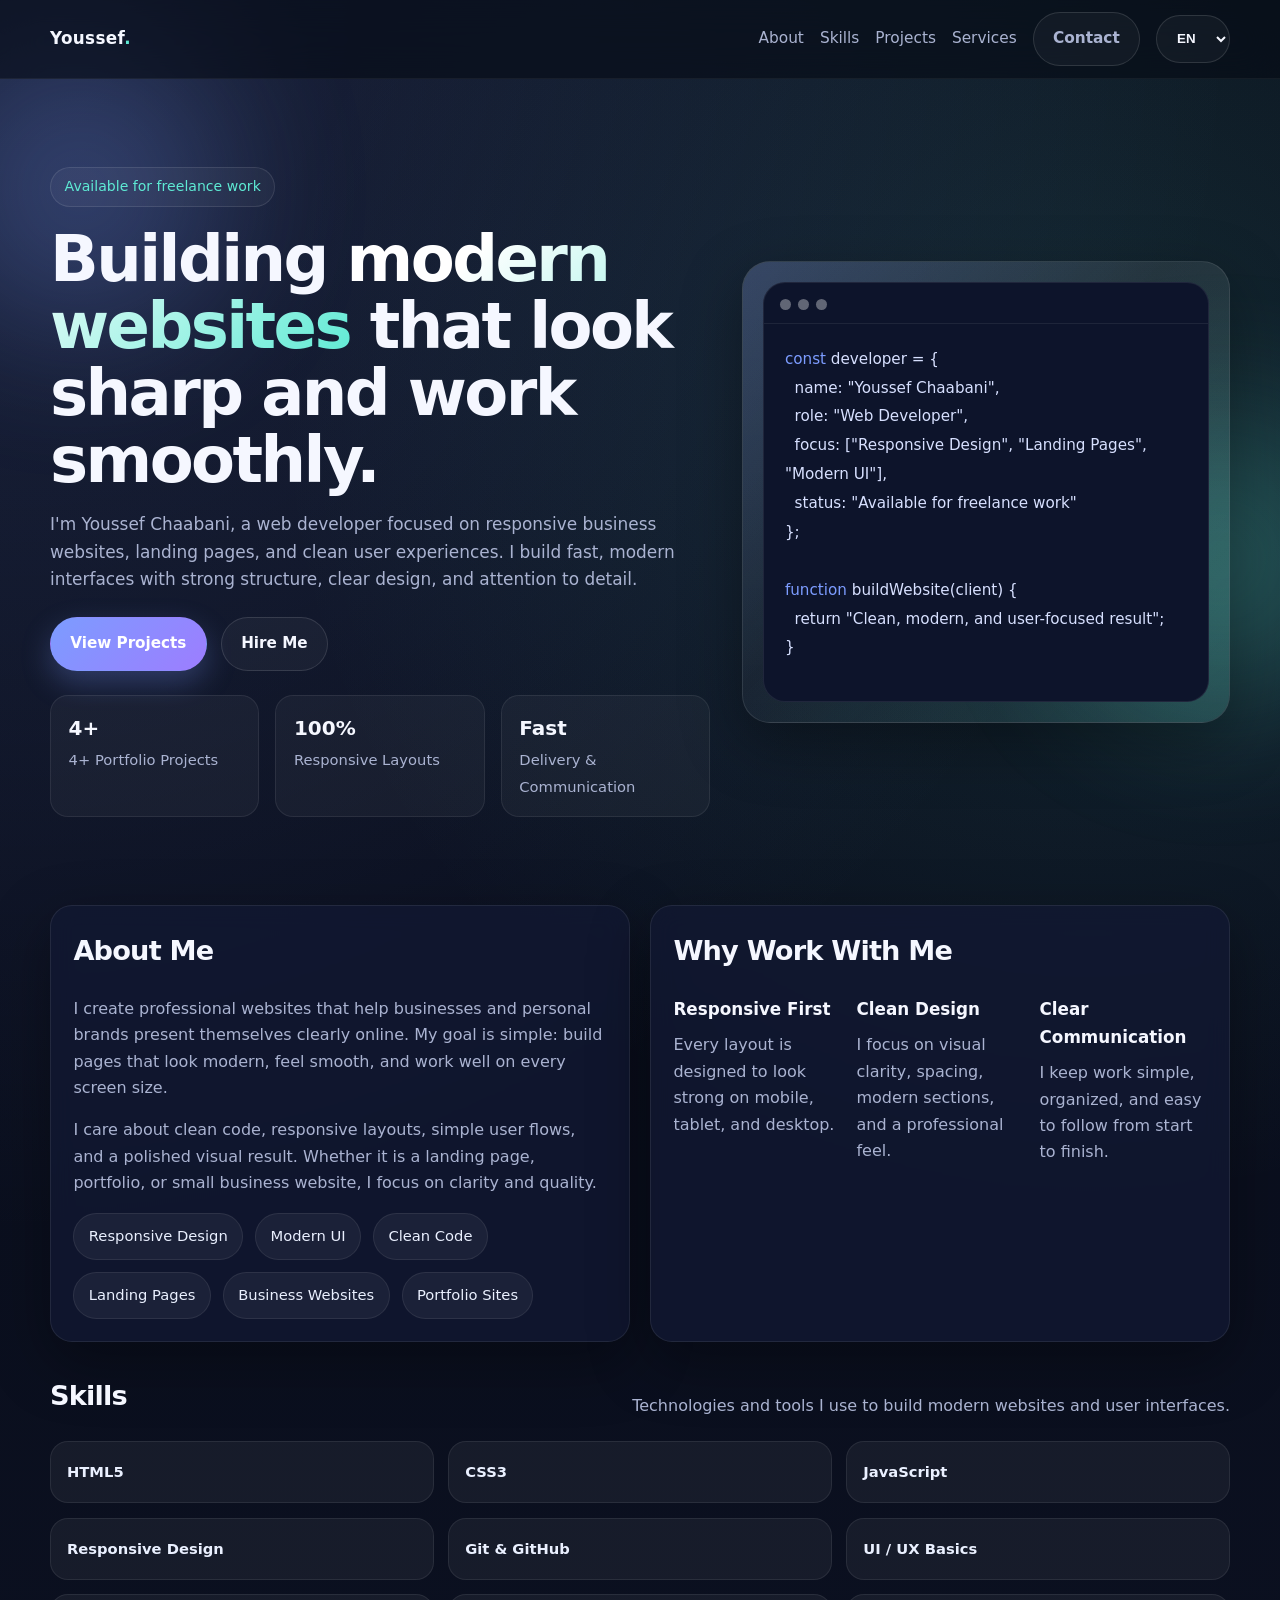
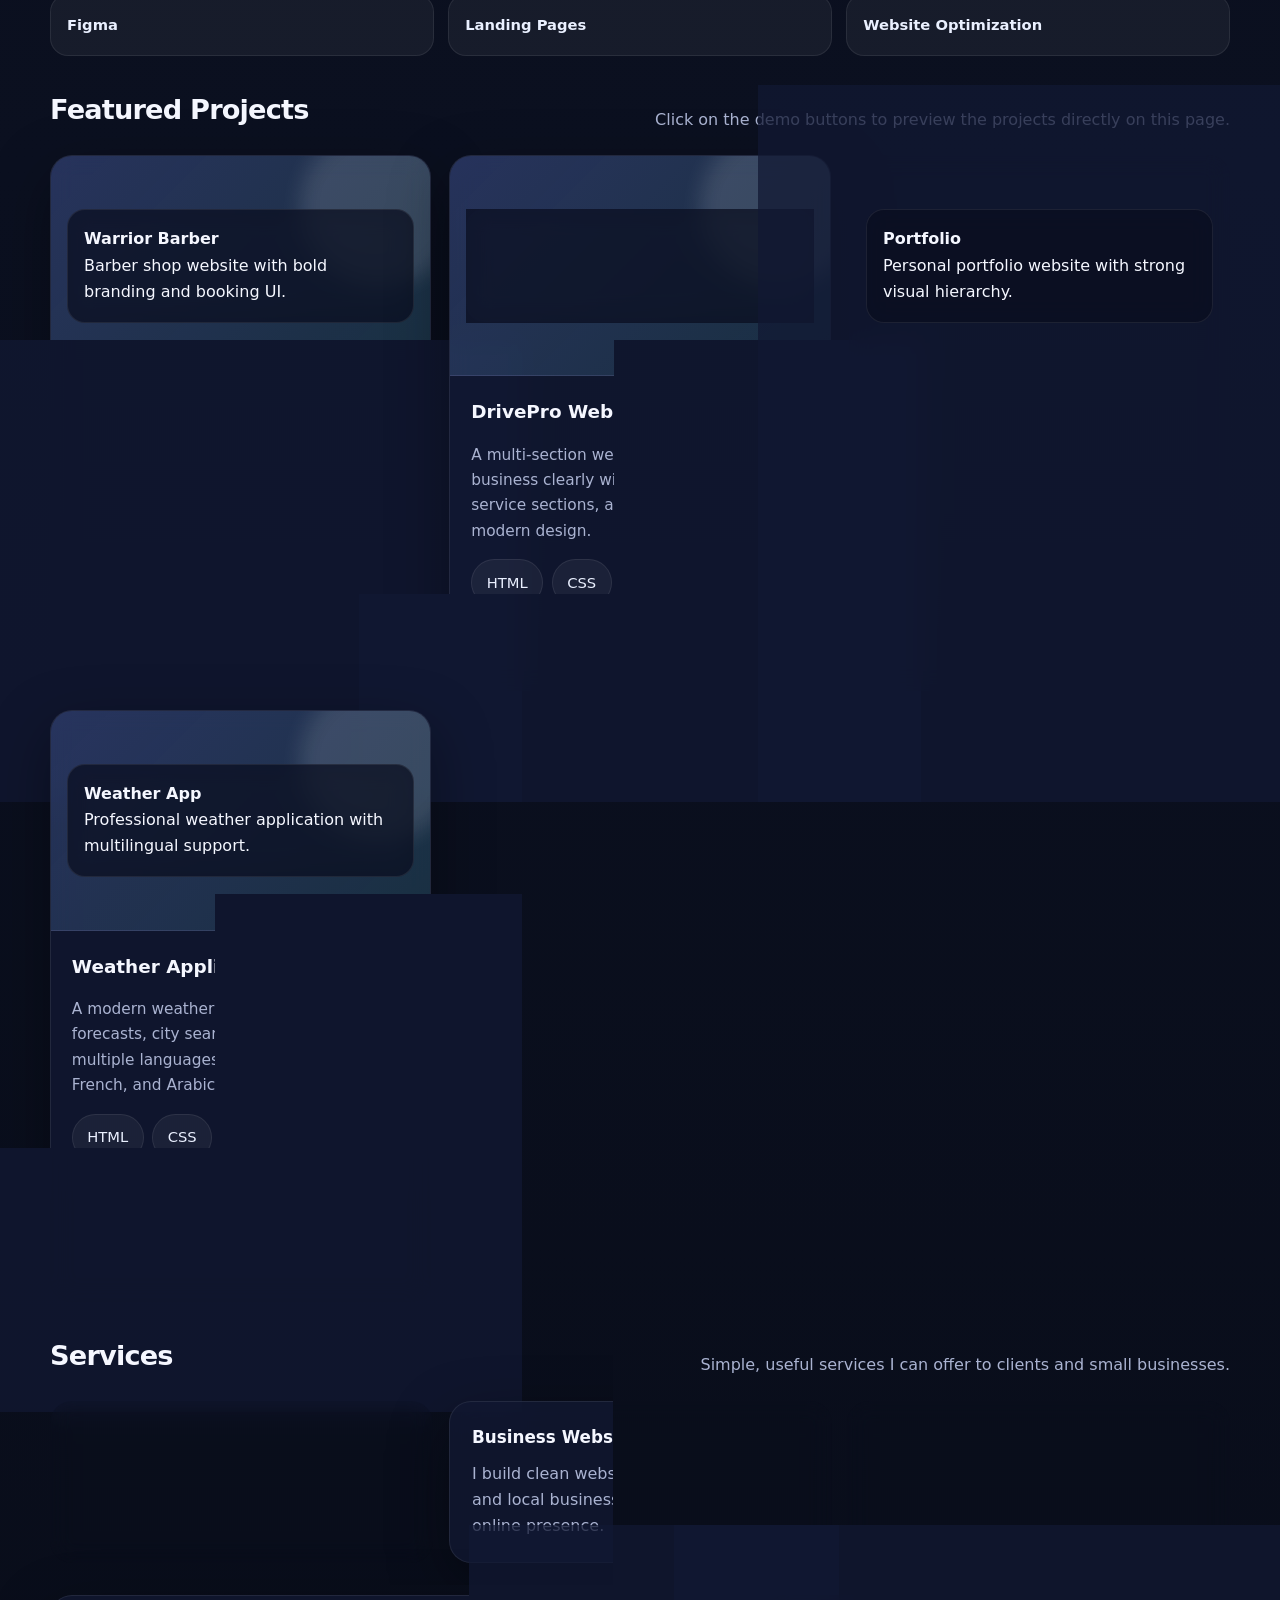
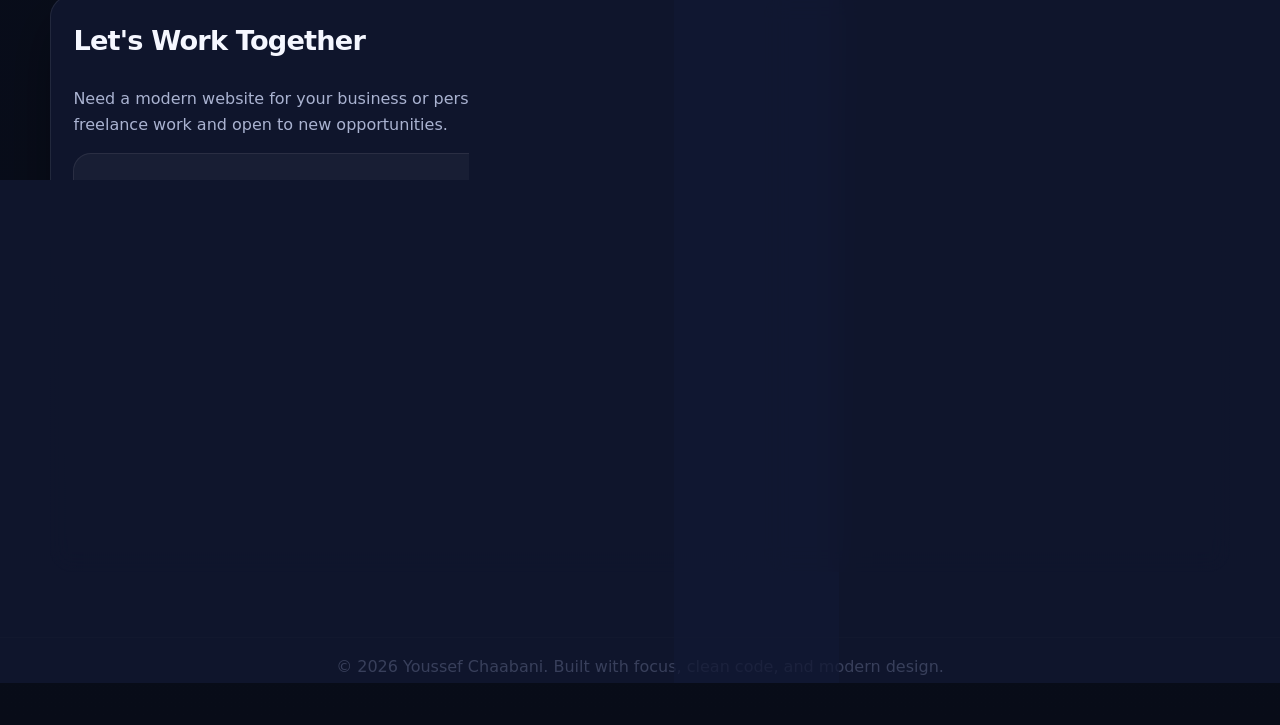
==== commit e61822a7: "Update index.html" ====
--- a/index.html
+++ b/index.html
@@ -410,7 +410,7 @@
 
     .projects-grid {
       display: grid;
-      grid-template-columns: repeat(3, minmax(0, 1fr));
+      grid-template-columns: repeat(auto-fit, minmax(300px, 1fr));
       gap: 1.15rem;
     }
 
@@ -665,7 +665,7 @@
 
         <div class="hero-stats">
           <div class="stat">
-            <strong>3+</strong>
+            <strong>4+</strong>
             <span id="statLabelProjects">Portfolio Projects</span>
           </div>
           <div class="stat">
@@ -846,6 +846,30 @@
               </div>
             </div>
           </article>
+
+          <article class="card project-card">
+            <div class="project-image">
+              <div class="project-label">
+                <strong>Weather App</strong>
+                <p>Professional weather application with multilingual support.</p>
+              </div>
+            </div>
+            <div class="project-body">
+              <h3>Weather Application</h3>
+              <p>
+                A modern weather app featuring real-time forecasts, city search, and support for multiple languages including English, French, and Arabic.
+              </p>
+              <div class="project-tech">
+                <span class="badge">HTML</span>
+                <span class="badge">CSS</span>
+                <span class="badge">JavaScript</span>
+                <span class="badge">OpenWeatherMap API</span>
+              </div>
+              <div class="project-links">
+                <button class="btn btn-secondary" data-src="weather.html">Live Demo</button>
+              </div>
+            </div>
+          </article>
         </div>
 
         <div id="projectPreview" class="project-preview">
@@ -977,7 +1001,7 @@
         heroText: "I'm Youssef Chaabani, a web developer focused on responsive business websites, landing pages, and clean user experiences. I build fast, modern interfaces with strong structure, clear design, and attention to detail.",
         heroBtnProjects: 'View Projects',
         heroBtnContact: 'Hire Me',
-        statLabelProjects: 'Portfolio Projects',
+        statLabelProjects: '4+ Portfolio Projects',
         statLabelResponsive: 'Responsive Layouts',
         statLabelDelivery: 'Delivery & Communication',
         aboutTitle: 'About Me',
@@ -1026,7 +1050,7 @@
         heroText: "Je suis Youssef Chaabani, développeur web spécialisé dans les sites responsive, les pages de destination et les expériences utilisateur nettes. Je construis des interfaces rapides et modernes avec une structure solide, un design clair et une attention aux détails.",
         heroBtnProjects: 'Voir les projets',
         heroBtnContact: 'Engagez-moi',
-        statLabelProjects: 'Projets de portfolio',
+        statLabelProjects: '4+ Projets de portfolio',
         statLabelResponsive: 'Layouts Responsive',
         statLabelDelivery: 'Livraison & Communication',
         aboutTitle: 'À propos de moi',
@@ -1075,7 +1099,7 @@
         heroText: 'أنا يوسف الشاعبي، مطور ويب متخصص في مواقع الأعمال المتجاوبة وصفحات الهبوط وتجارب المستخدم النظيفة. أبني واجهات سريعة وحديثة مع بنية قوية وتصميم واضح واهتمام بالتفاصيل.',
         heroBtnProjects: 'عرض المشاريع',
         heroBtnContact: 'تواصل معي',
-        statLabelProjects: 'مشاريع المحافظ',
+        statLabelProjects: '4+ مشاريع المحافظ',
         statLabelResponsive: 'تصاميم متجاوبة',
         statLabelDelivery: 'التسليم والتواصل',
         aboutTitle: 'من أنا',
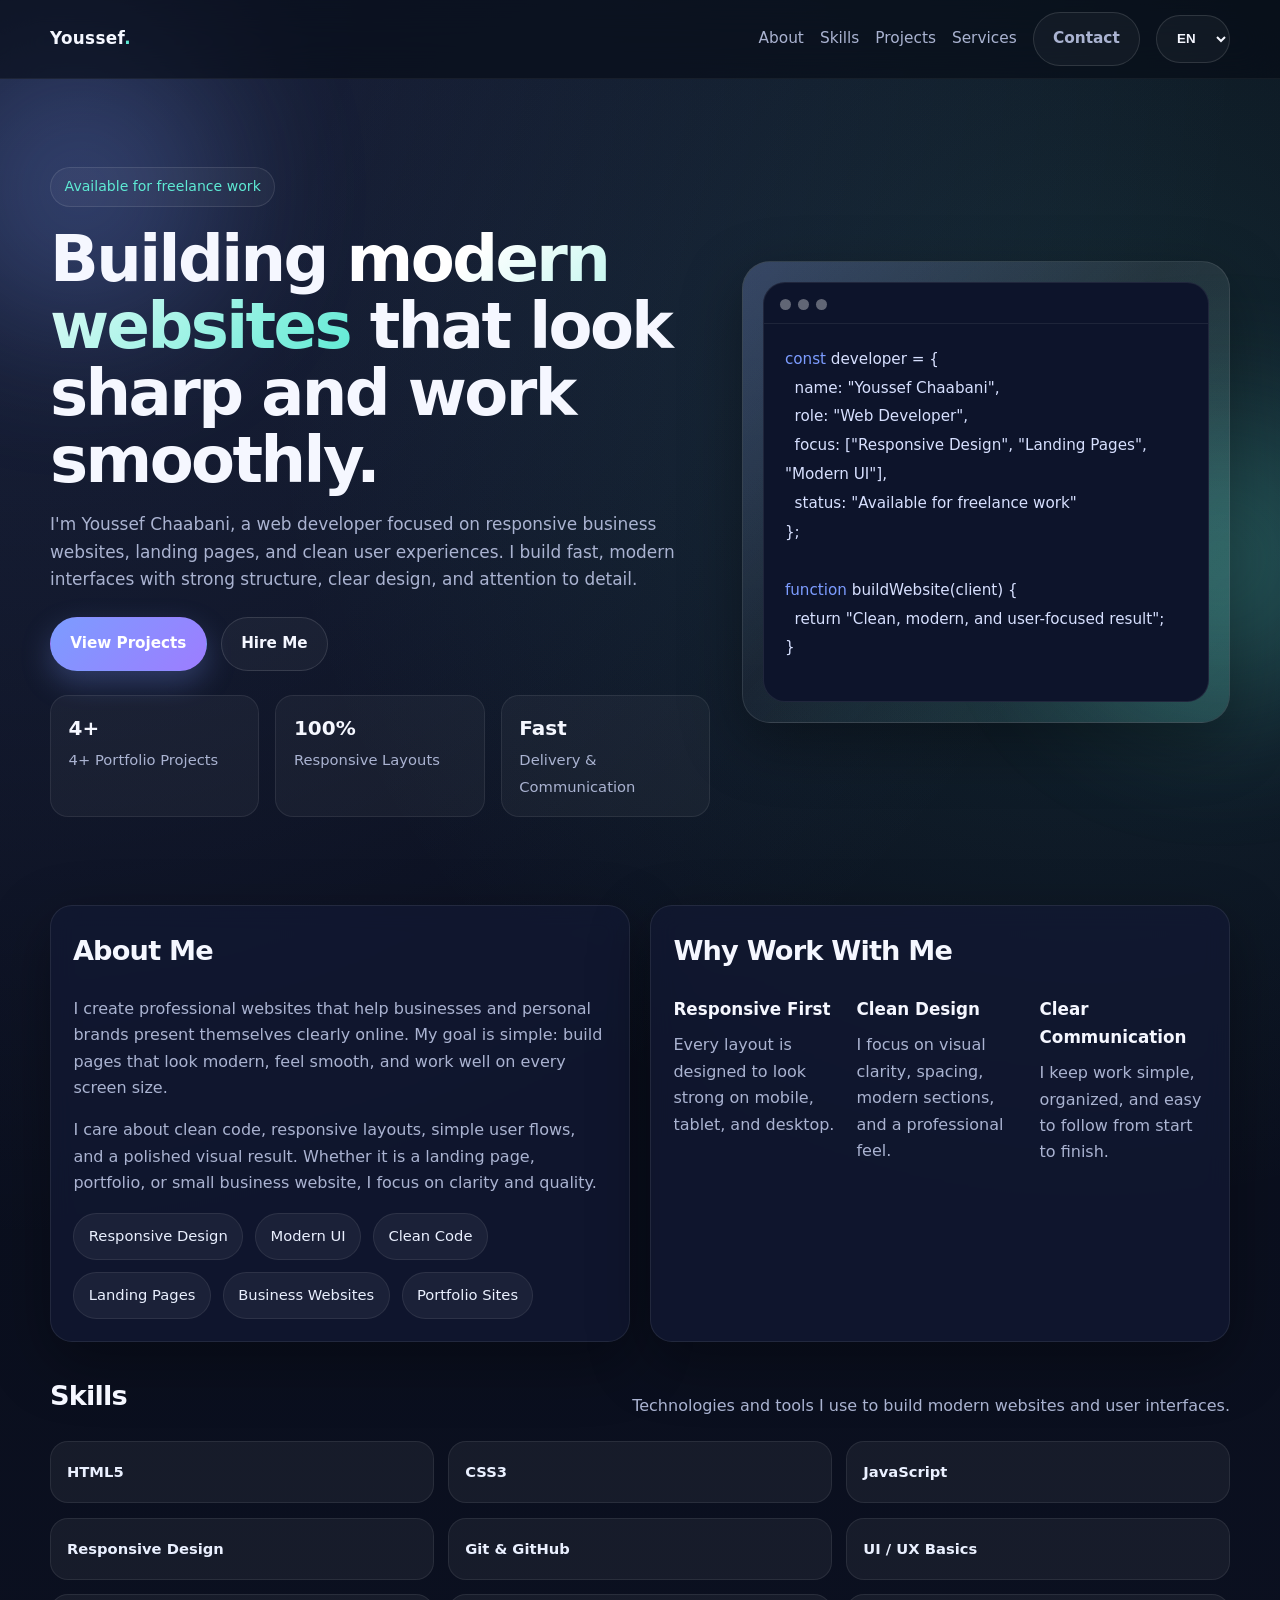
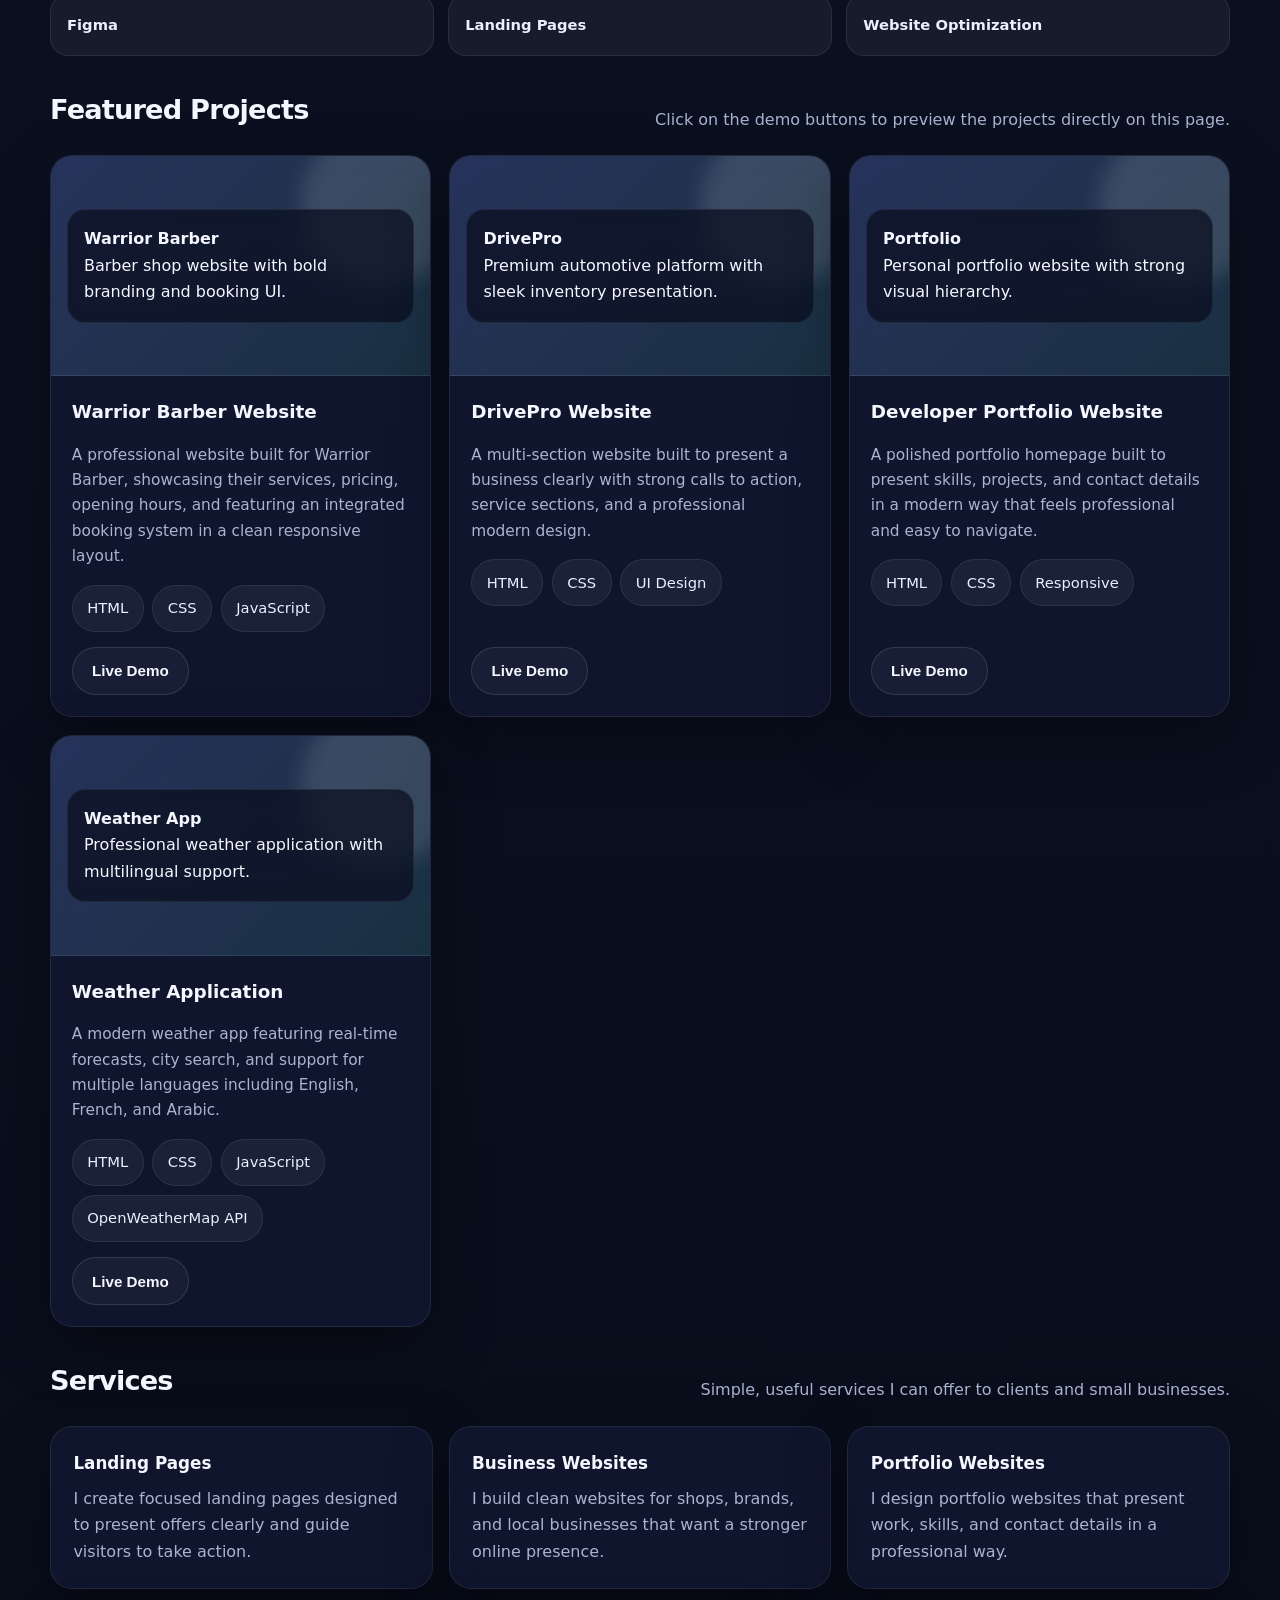
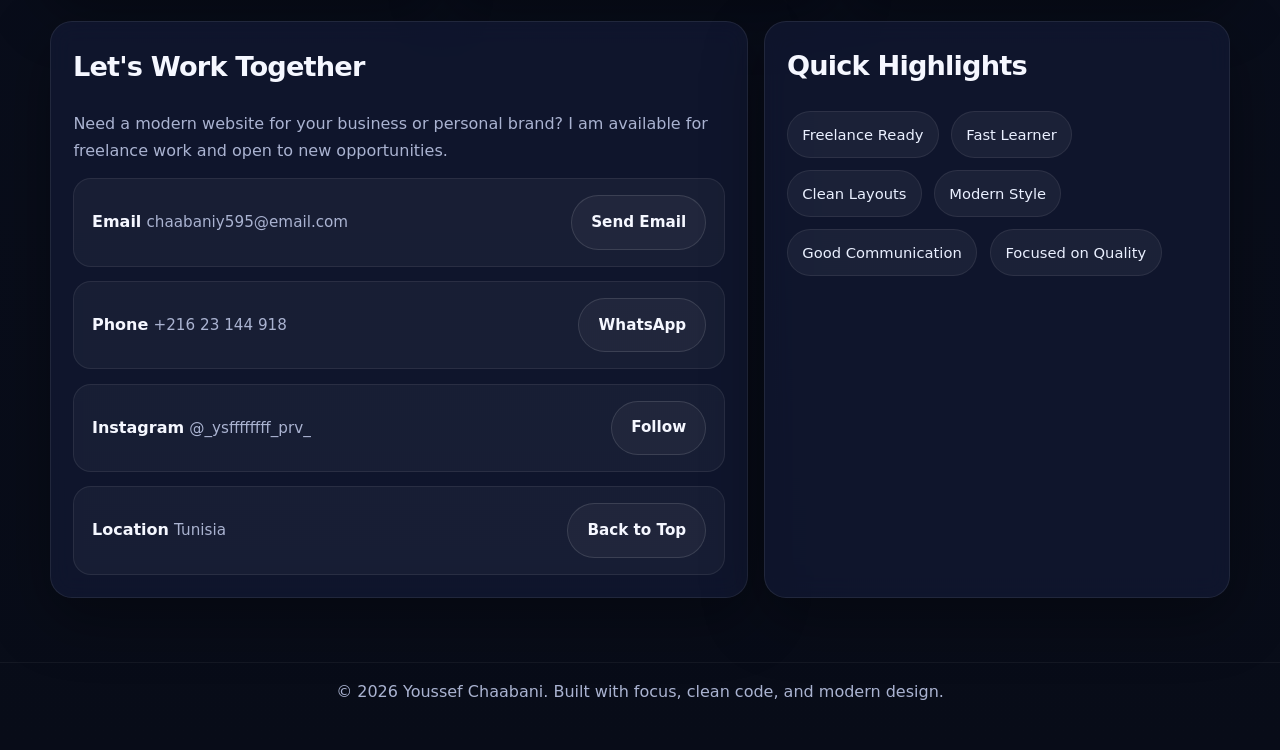
==== commit abe4c610: "Update index.html" ====
--- a/index.html
+++ b/index.html
@@ -788,7 +788,7 @@
             <div class="project-body">
               <h3>Warrior Barber Website</h3>
               <p>
-                A stylish website concept designed to showcase services, pricing, opening hours, and booking information in a clean responsive layout.
+                A professional website built for Warrior Barber, showcasing their services, pricing, opening hours, and featuring an integrated booking system in a clean responsive layout.
               </p>
               <div class="project-tech">
                 <span class="badge">HTML</span>
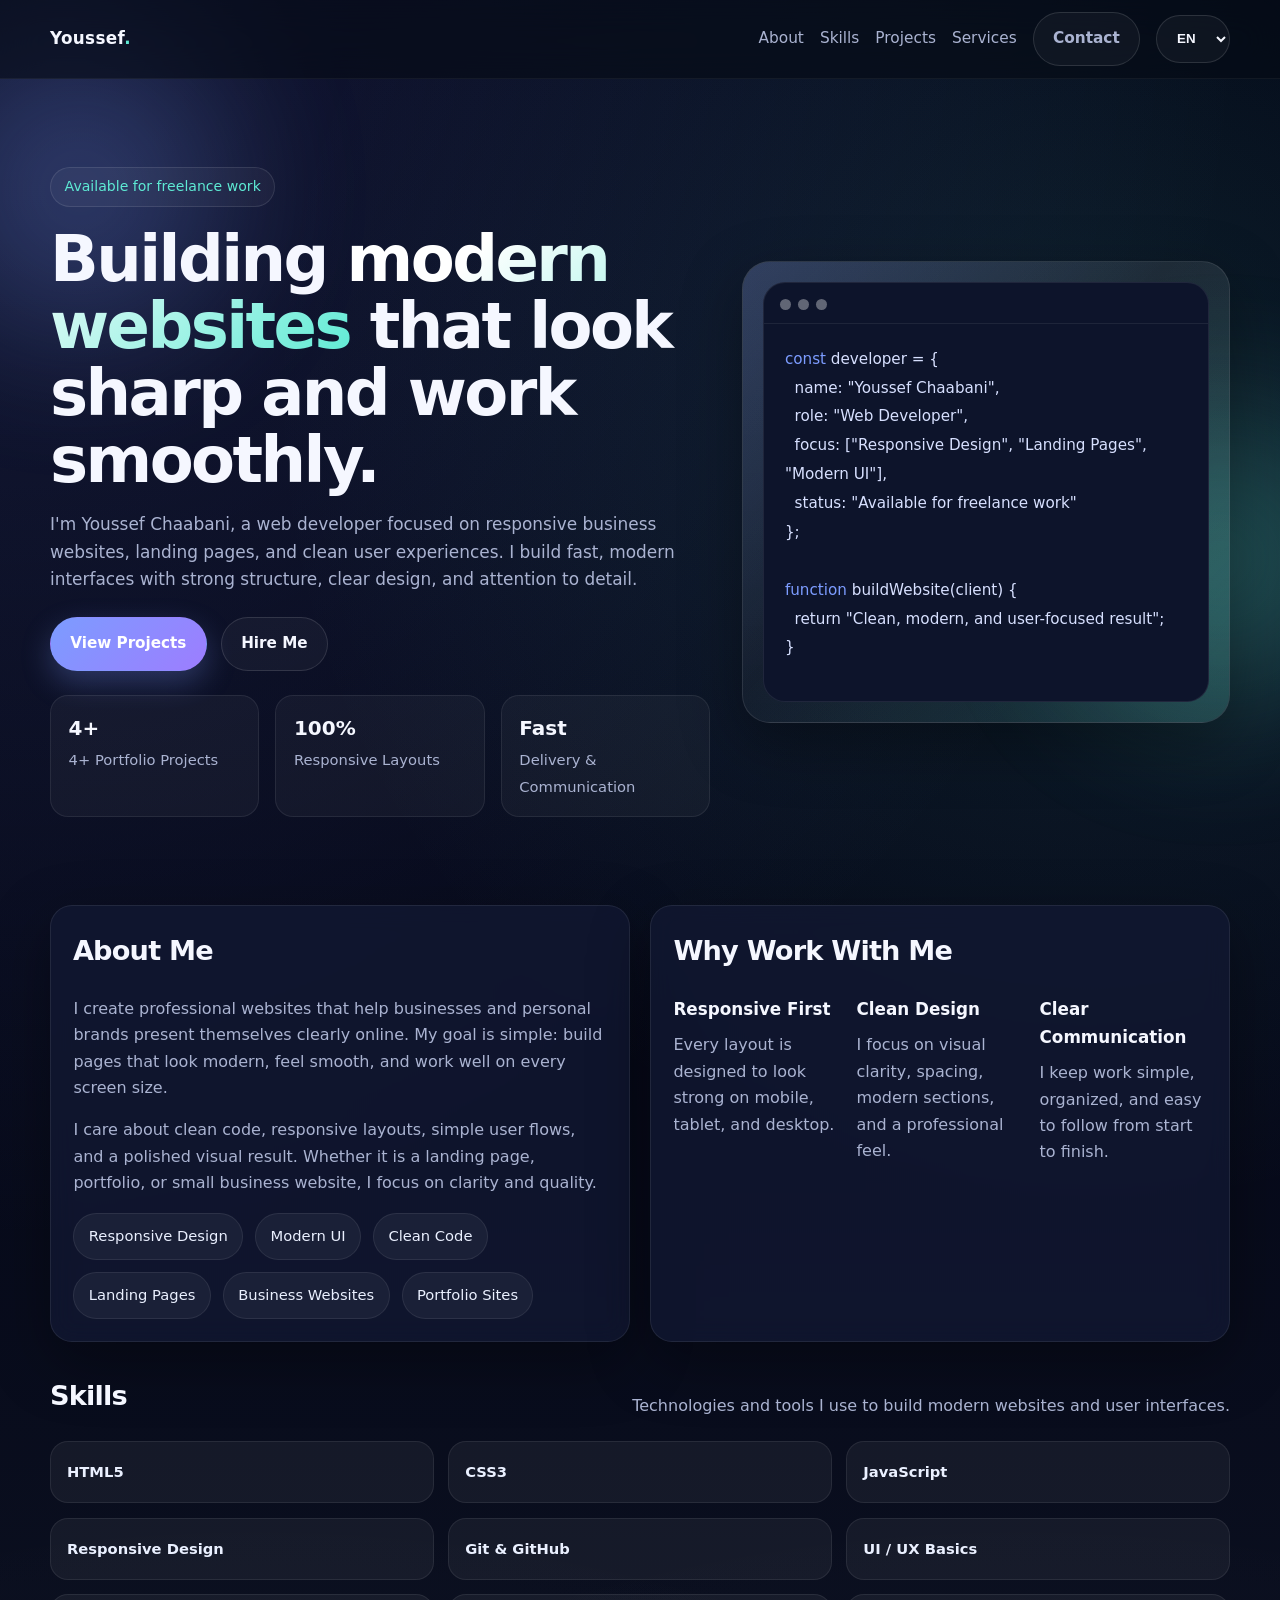
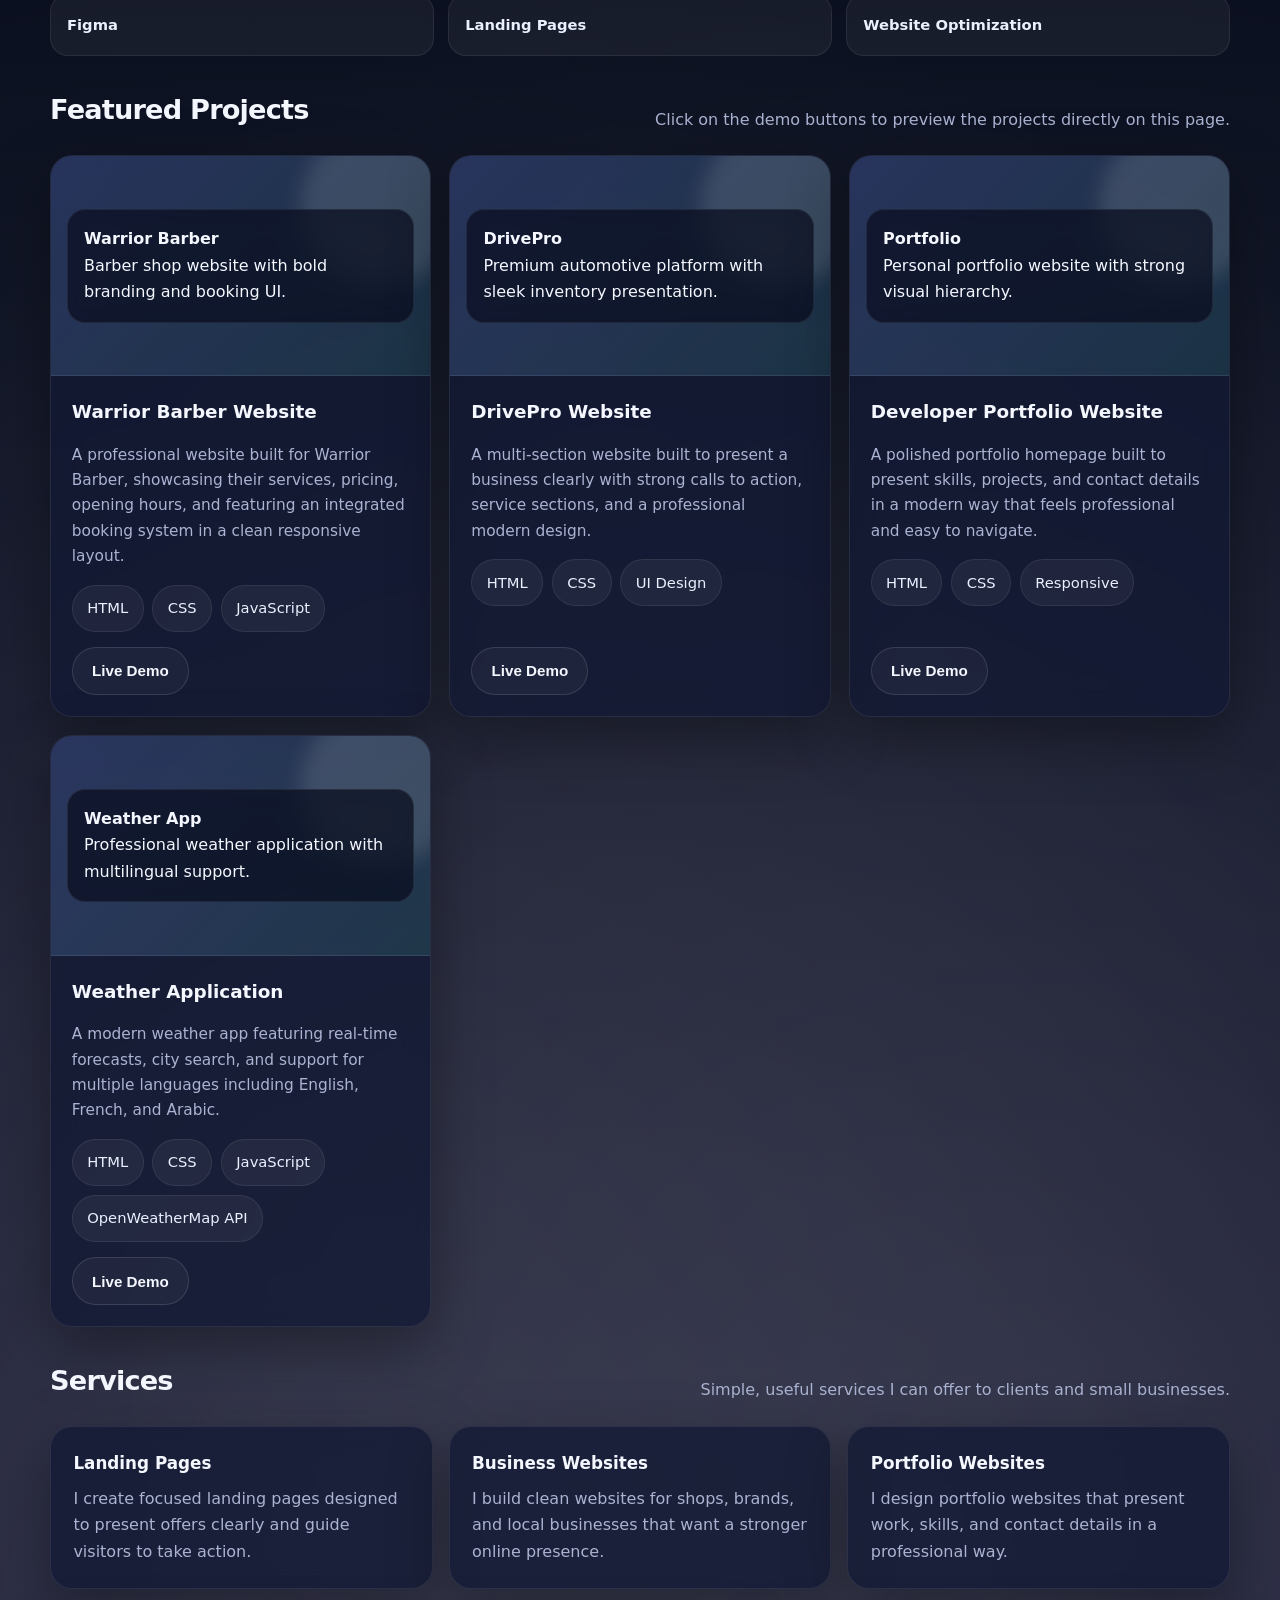
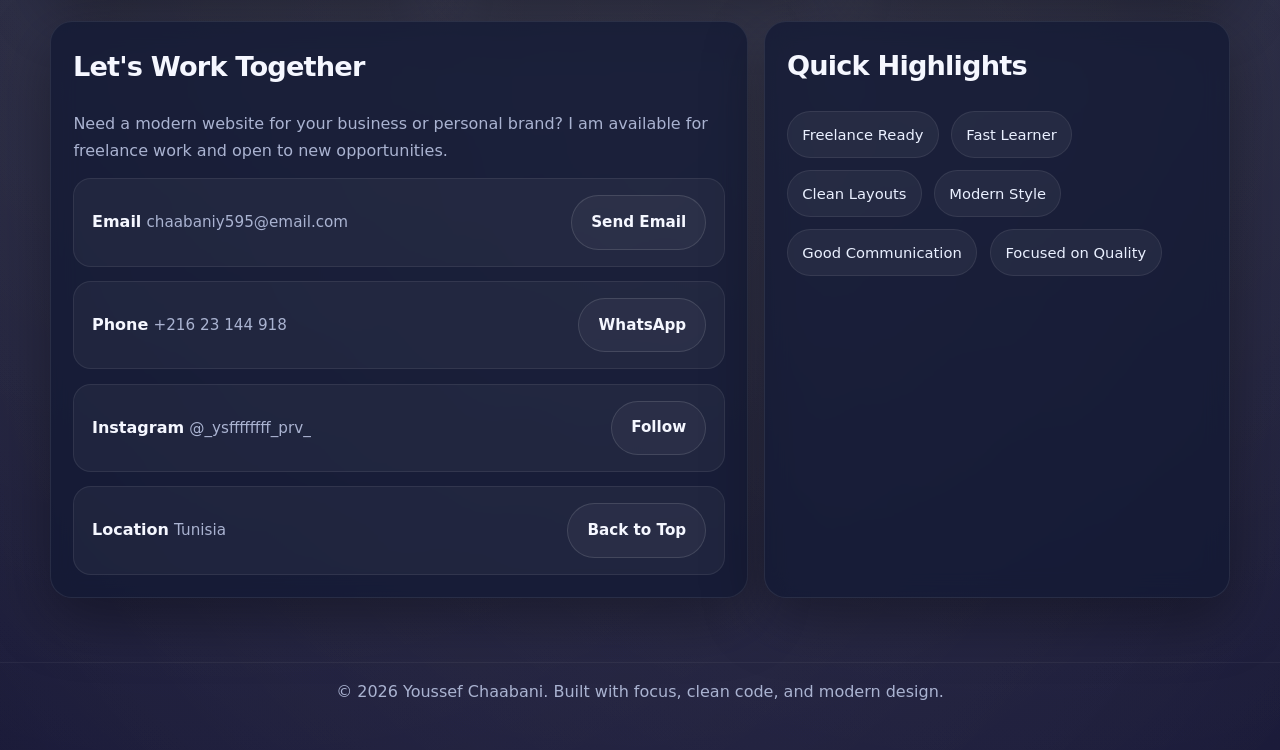
==== commit d99f85c1: "Update index.html" ====
--- a/index.html
+++ b/index.html
@@ -35,9 +35,12 @@
       font-family: Inter, ui-sans-serif, system-ui, -apple-system, BlinkMacSystemFont, "Segoe UI", sans-serif;
       color: var(--text);
       background:
+        radial-gradient(circle at 20% 80%, rgba(255, 255, 255, 0.1) 0%, transparent 50%),
+        radial-gradient(circle at 50% 85%, rgba(255, 255, 255, 0.08) 0%, transparent 50%),
+        radial-gradient(circle at 80% 80%, rgba(255, 255, 255, 0.1) 0%, transparent 50%),
         radial-gradient(circle at top left, rgba(124, 156, 255, 0.16), transparent 30%),
         radial-gradient(circle at 85% 10%, rgba(94, 234, 212, 0.12), transparent 22%),
-        linear-gradient(180deg, #090d1a 0%, #0b1020 45%, #080c18 100%);
+        linear-gradient(180deg, #000011 0%, #0b1020 45%, #000022 100%);
       line-height: 1.65;
     }
 
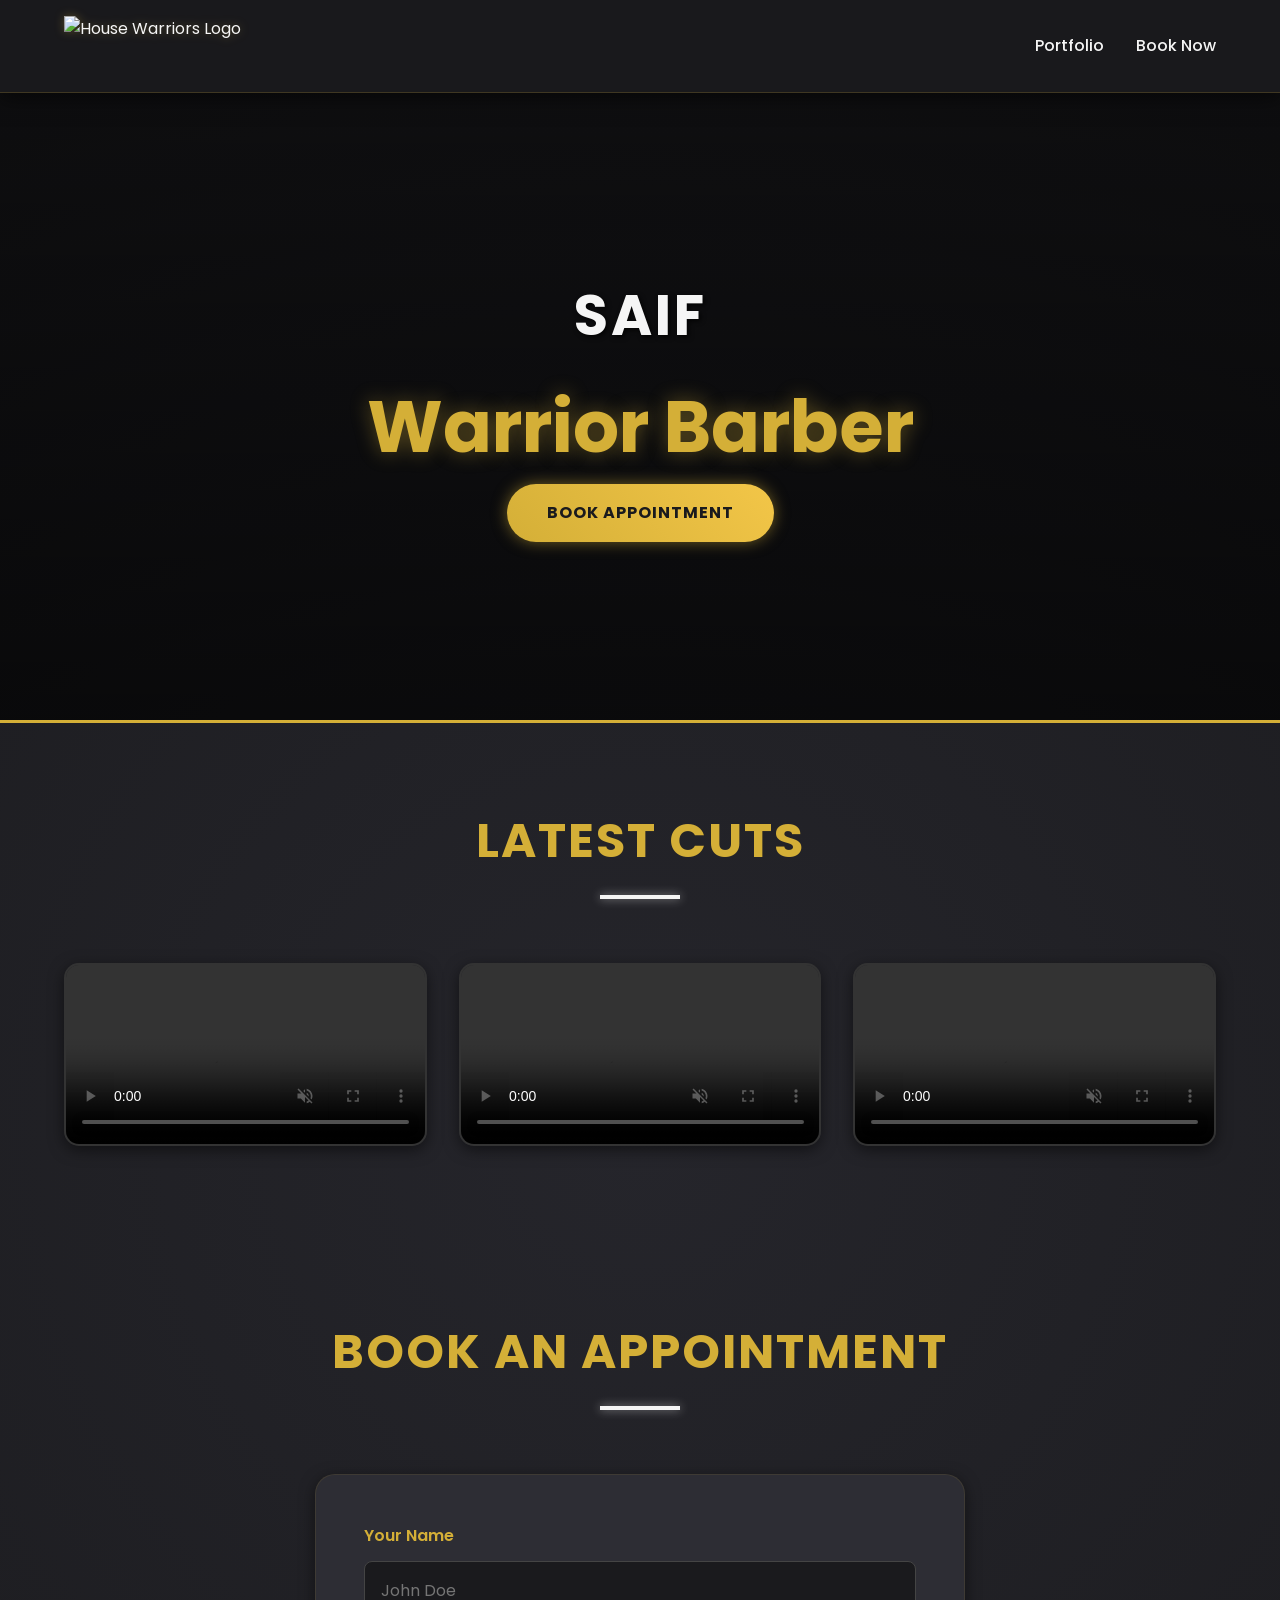
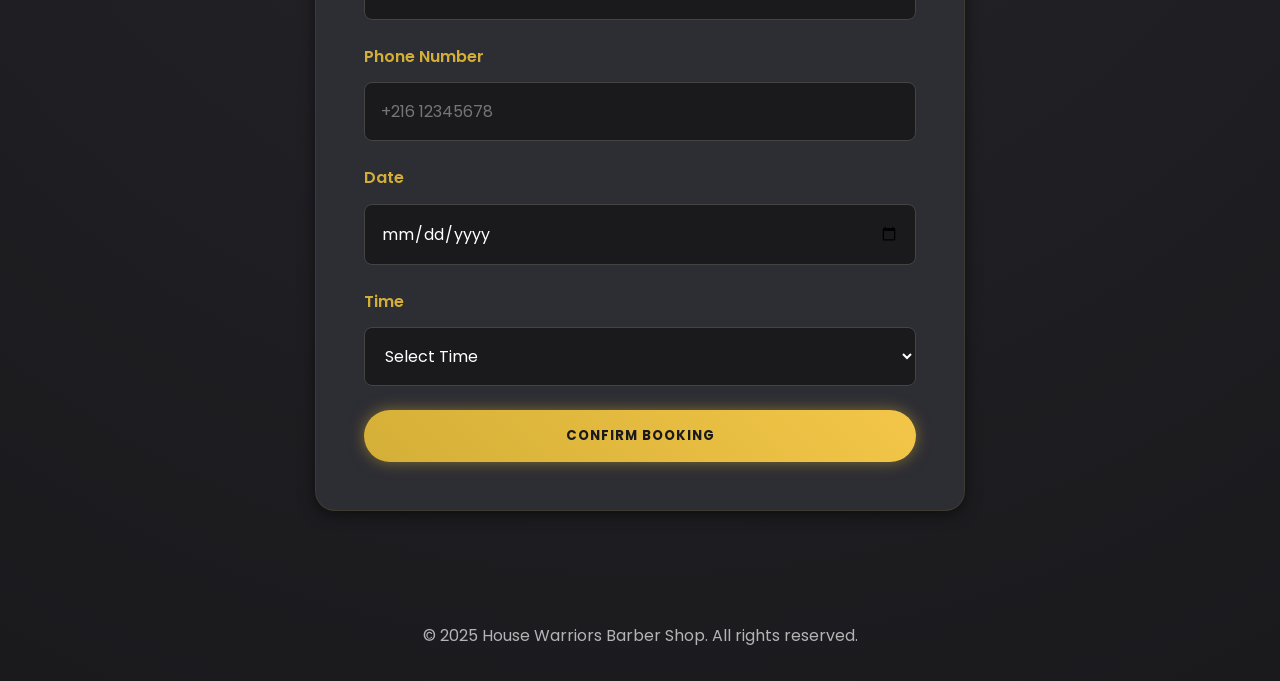
==== commit 4fb00ddd: "Update index.html" ====
--- a/index.html
+++ b/index.html
@@ -1,1180 +1,471 @@
 <!DOCTYPE html>
 <html lang="en">
 <head>
-  <meta charset="UTF-8" />
-  <meta name="viewport" content="width=device-width, initial-scale=1.0" />
-  <title>Youssef Chaabani | Web Developer Portfolio</title>
-  <meta name="description" content="Portfolio of Youssef Chaabani, a web developer focused on responsive websites, landing pages, and clean user experiences." />
-  <style>
-    :root {
-      --bg: #0b1020;
-      --bg-soft: #121933;
-      --panel: rgba(18, 25, 51, 0.75);
-      --panel-strong: rgba(20, 27, 56, 0.95);
-      --text: #f5f7ff;
-      --muted: #aab3d1;
-      --line: rgba(255, 255, 255, 0.08);
-      --brand: #7c9cff;
-      --brand-2: #5eead4;
-      --shadow: 0 20px 60px rgba(0, 0, 0, 0.35);
-      --radius: 22px;
-      --container: 1180px;
-    }
-
-    * {
-      box-sizing: border-box;
-      margin: 0;
-      padding: 0;
-    }
-
-    html {
-      scroll-behavior: smooth;
-    }
-
-    body {
-      font-family: Inter, ui-sans-serif, system-ui, -apple-system, BlinkMacSystemFont, "Segoe UI", sans-serif;
-      color: var(--text);
-      background:
-        radial-gradient(circle at 20% 80%, rgba(255, 255, 255, 0.1) 0%, transparent 50%),
-        radial-gradient(circle at 50% 85%, rgba(255, 255, 255, 0.08) 0%, transparent 50%),
-        radial-gradient(circle at 80% 80%, rgba(255, 255, 255, 0.1) 0%, transparent 50%),
-        radial-gradient(circle at top left, rgba(124, 156, 255, 0.16), transparent 30%),
-        radial-gradient(circle at 85% 10%, rgba(94, 234, 212, 0.12), transparent 22%),
-        linear-gradient(180deg, #000011 0%, #0b1020 45%, #000022 100%);
-      line-height: 1.65;
-    }
-
-    img {
-      max-width: 100%;
-      display: block;
-    }
-
-    a {
-      color: inherit;
-      text-decoration: none;
-    }
-
-    .container {
-      width: min(100% - 2rem, var(--container));
-      margin-inline: auto;
-    }
-
-    .blur {
-      position: fixed;
-      inset: auto;
-      width: 280px;
-      height: 280px;
-      border-radius: 999px;
-      filter: blur(80px);
-      opacity: 0.28;
-      z-index: -1;
-      pointer-events: none;
-    }
-
-    .blur.one {
-      top: 50px;
-      left: -60px;
-      background: var(--brand);
-    }
-
-    .blur.two {
-      top: 420px;
-      right: -80px;
-      background: var(--brand-2);
-    }
-
-    .nav-wrap {
-      position: sticky;
-      top: 0;
-      z-index: 1000;
-      backdrop-filter: blur(18px);
-      background: rgba(6, 10, 21, 0.6);
-      border-bottom: 1px solid rgba(255, 255, 255, 0.05);
-    }
-
-    nav {
-      min-height: 78px;
-      display: flex;
-      align-items: center;
-      justify-content: space-between;
-      gap: 1rem;
-    }
-
-    .logo {
-      font-size: 1.05rem;
-      font-weight: 800;
-      letter-spacing: 0.02em;
-    }
-
-    .logo span {
-      color: var(--brand-2);
-    }
-
-    .nav-links {
-      display: flex;
-      align-items: center;
-      gap: 1rem;
-      flex-wrap: wrap;
-    }
-
-    .nav-links a {
-      color: var(--muted);
-      font-size: 0.96rem;
-      transition: 0.25s ease;
-    }
-
-    .nav-links a:hover {
-      color: var(--text);
-    }
-
-    .btn {
-      display: inline-flex;
-      align-items: center;
-      justify-content: center;
-      gap: 0.6rem;
-      min-height: 48px;
-      padding: 0.85rem 1.2rem;
-      border-radius: 999px;
-      border: 1px solid transparent;
-      font-weight: 700;
-      font-size: 0.95rem;
-      transition: transform 0.2s ease, box-shadow 0.25s ease, border-color 0.25s ease, background 0.25s ease;
-      cursor: pointer;
-    }
-
-    .btn:hover {
-      transform: translateY(-2px);
-    }
-
-    .btn-primary {
-      background: linear-gradient(135deg, var(--brand), #9d7dff);
-      color: white;
-      box-shadow: 0 12px 30px rgba(124, 156, 255, 0.28);
-    }
-
-    .btn-secondary {
-      background: rgba(255, 255, 255, 0.04);
-      border-color: rgba(255, 255, 255, 0.12);
-      color: var(--text);
-    }
-
-    .btn-secondary:hover {
-      background: rgba(255, 255, 255, 0.08);
-    }
-
-    .nav-actions {
-      display: flex;
-      align-items: center;
-      gap: 1rem;
-    }
-
-    .lang-select {
-      min-height: 48px;
-      border-radius: 999px;
-      border: 1px solid rgba(255, 255, 255, 0.12);
-      background: rgba(255, 255, 255, 0.04);
-      color: var(--text);
-      padding: 0 1rem;
-      font-weight: 700;
-      cursor: pointer;
-      transition: background 0.25s ease, border-color 0.25s ease;
-    }
-
-    .lang-select:hover {
-      background: rgba(255, 255, 255, 0.08);
-    }
-
-    .rtl .hero,
-    .rtl .project-body,
-    .rtl .contact-item,
-    .rtl .section-title {
-      text-align: right;
-    }
-
-    .rtl .nav-links {
-      direction: rtl;
-    }
-
-    .rtl .search-input,
-    .rtl .lang-select {
-      direction: rtl;
-    }
-
-    .hero {
-      padding: 5.5rem 0 3.5rem;
-    }
-
-    .hero-grid {
-      display: grid;
-      grid-template-columns: 1.15fr 0.85fr;
-      gap: 2rem;
-      align-items: center;
-    }
-
-    .eyebrow {
-      display: inline-flex;
-      align-items: center;
-      gap: 0.6rem;
-      padding: 0.45rem 0.85rem;
-      border: 1px solid rgba(255,255,255,0.1);
-      border-radius: 999px;
-      background: rgba(255,255,255,0.04);
-      color: var(--brand-2);
-      font-size: 0.88rem;
-      margin-bottom: 1.2rem;
-    }
-
-    .hero h1 {
-      font-size: clamp(2.4rem, 5vw, 4.8rem);
-      line-height: 1.05;
-      margin-bottom: 1rem;
-      letter-spacing: -0.04em;
-    }
-
-    .hero h1 span {
-      background: linear-gradient(135deg, #ffffff 25%, var(--brand-2) 100%);
-      -webkit-background-clip: text;
-      background-clip: text;
-      color: transparent;
-    }
-
-    .hero p {
-      color: var(--muted);
-      max-width: 690px;
-      font-size: 1.06rem;
-      margin-bottom: 1.4rem;
-    }
-
-    .hero-actions {
-      display: flex;
-      flex-wrap: wrap;
-      gap: 0.9rem;
-      margin-bottom: 1.5rem;
-    }
-
-    .hero-stats {
-      display: grid;
-      grid-template-columns: repeat(3, minmax(0, 1fr));
-      gap: 1rem;
-    }
-
-    .stat {
-      padding: 1rem 1.1rem;
-      background: rgba(255,255,255,0.04);
-      border: 1px solid rgba(255,255,255,0.08);
-      border-radius: 18px;
-    }
-
-    .stat strong {
-      display: block;
-      font-size: 1.25rem;
-      margin-bottom: 0.15rem;
-    }
-
-    .stat span {
-      color: var(--muted);
-      font-size: 0.92rem;
-    }
-
-    .hero-card {
-      position: relative;
-      background: linear-gradient(180deg, rgba(255,255,255,0.08), rgba(255,255,255,0.03));
-      border: 1px solid rgba(255,255,255,0.1);
-      border-radius: 28px;
-      padding: 1.25rem;
-      box-shadow: var(--shadow);
-      overflow: hidden;
-    }
-
-    .hero-card::before {
-      content: "";
-      position: absolute;
-      inset: 0;
-      background: linear-gradient(135deg, rgba(124,156,255,0.18), transparent 45%, rgba(94,234,212,0.14));
-      pointer-events: none;
-    }
-
-    .window {
-      position: relative;
-      border-radius: 22px;
-      background: #0d142b;
-      border: 1px solid rgba(255,255,255,0.08);
-      overflow: hidden;
-      min-height: 420px;
-    }
-
-    .window-top {
-      display: flex;
-      align-items: center;
-      gap: 0.45rem;
-      padding: 1rem 1rem 0.8rem;
-      border-bottom: 1px solid rgba(255,255,255,0.07);
-    }
-
-    .dot {
-      width: 11px;
-      height: 11px;
-      border-radius: 999px;
-      background: rgba(255,255,255,0.35);
-    }
-
-    .code-preview {
-      padding: 1.3rem;
-      color: #dbe6ff;
-      font-size: 0.95rem;
-      line-height: 1.9;
-    }
-
-    .code-preview .line {
-      display: block;
-      color: #d7e0ff;
-    }
-
-    .code-preview .line span {
-      color: #7c9cff;
-    }
-
-    section {
-      padding: 2rem 0 0;
-    }
-
-    .section-title {
-      display: flex;
-      justify-content: space-between;
-      align-items: end;
-      gap: 1rem;
-      margin-bottom: 1.4rem;
-    }
-
-    .section-title h2 {
-      font-size: clamp(1.7rem, 2vw, 2.4rem);
-      letter-spacing: -0.03em;
-    }
-
-    .section-title p {
-      color: var(--muted);
-      max-width: 650px;
-    }
-
-    .grid-2 {
-      display: grid;
-      grid-template-columns: 1fr 1fr;
-      gap: 1.25rem;
-    }
-
-    .card {
-      background: var(--panel);
-      border: 1px solid var(--line);
-      border-radius: var(--radius);
-      box-shadow: var(--shadow);
-      padding: 1.4rem;
-      backdrop-filter: blur(12px);
-    }
-
-    .about p {
-      color: var(--muted);
-      margin-bottom: 1rem;
-    }
-
-    .badge-list,
-    .skills-grid,
-    .contact-list {
-      display: flex;
-      flex-wrap: wrap;
-      gap: 0.75rem;
-    }
-
-    .badge,
-    .skill-chip {
-      display: inline-flex;
-      align-items: center;
-      justify-content: center;
-      padding: 0.65rem 0.9rem;
-      border-radius: 999px;
-      background: rgba(255, 255, 255, 0.05);
-      border: 1px solid rgba(255,255,255,0.08);
-      color: #eaf0ff;
-      font-size: 0.92rem;
-    }
-
-    .skills-grid {
-      display: grid;
-      grid-template-columns: repeat(3, minmax(0, 1fr));
-      gap: 0.9rem;
-    }
-
-    .skill-chip {
-      min-height: 62px;
-      border-radius: 18px;
-      justify-content: flex-start;
-      padding-inline: 1rem;
-      font-weight: 600;
-    }
-
-    .projects-grid {
-      display: grid;
-      grid-template-columns: repeat(auto-fit, minmax(300px, 1fr));
-      gap: 1.15rem;
-    }
-
-    .project-card {
-      display: flex;
-      flex-direction: column;
-      overflow: hidden;
-      padding: 0;
-    }
-
-    .project-image {
-      height: 220px;
-      display: grid;
-      place-items: center;
-      background: linear-gradient(135deg, rgba(124,156,255,0.22), rgba(94,234,212,0.12));
-      border-bottom: 1px solid var(--line);
-      position: relative;
-      overflow: hidden;
-    }
-
-    .project-image::after {
-      content: "";
-      position: absolute;
-      width: 160px;
-      height: 160px;
-      border-radius: 50%;
-      background: rgba(255,255,255,0.12);
-      filter: blur(10px);
-      top: -30px;
-      right: -30px;
-    }
-
-    .project-label {
-      position: relative;
-      z-index: 1;
-      width: calc(100% - 2rem);
-      border-radius: 18px;
-      background: rgba(10, 14, 31, 0.75);
-      border: 1px solid rgba(255,255,255,0.08);
-      padding: 1rem;
-      backdrop-filter: blur(12px);
-    }
-
-    .project-body {
-      padding: 1.3rem;
-      display: flex;
-      flex-direction: column;
-      gap: 0.95rem;
-      flex: 1;
-    }
-
-    .project-body h3 {
-      font-size: 1.15rem;
-    }
-
-    .project-body p {
-      color: var(--muted);
-      font-size: 0.96rem;
-    }
-
-    .project-tech {
-      display: flex;
-      flex-wrap: wrap;
-      gap: 0.55rem;
-    }
-
-    .project-links {
-      display: flex;
-      gap: 0.8rem;
-      flex-wrap: wrap;
-      margin-top: auto;
-    }
-
-    .project-links a {
-      color: var(--brand-2);
-      font-weight: 700;
-      font-size: 0.94rem;
-    }
-
-    .services-grid,
-    .why-grid {
-      display: grid;
-      grid-template-columns: repeat(3, minmax(0, 1fr));
-      gap: 1rem;
-    }
-
-    .service-card h3,
-    .why-card h3 {
-      margin-bottom: 0.55rem;
-      font-size: 1.05rem;
-    }
-
-    .service-card p,
-    .why-card p,
-    .contact-card p {
-      color: var(--muted);
-    }
-
-    .contact-grid {
-      display: grid;
-      grid-template-columns: 1.2fr 0.8fr;
-      gap: 1rem;
-      margin-bottom: 4rem;
-    }
-
-    .contact-list a {
-      min-height: 48px;
-    }
-
-    .contact-item {
-      display: flex;
-      align-items: center;
-      justify-content: space-between;
-      gap: 1rem;
-      padding: 1rem 1.1rem;
-      border-radius: 18px;
-      background: rgba(255,255,255,0.04);
-      border: 1px solid rgba(255,255,255,0.08);
-      margin-top: 0.9rem;
-    }
-
-    .contact-item span {
-      color: var(--muted);
-      font-size: 0.95rem;
-    }
-
-    .project-preview {
-      margin-top: 2rem;
-      background: rgba(8, 10, 16, 0.98);
-      border: 1px solid rgba(247, 225, 160, 0.12);
-      border-radius: 28px;
-      overflow: hidden;
-      display: none;
-    }
-
-    .project-preview iframe {
-      width: 100%;
-      min-height: 620px;
-      display: block;
-    }
-
-    footer {
-      padding: 1rem 0 2.8rem;
-      color: var(--muted);
-      border-top: 1px solid rgba(255,255,255,0.05);
-      text-align: center;
-    }
-
-    .reveal {
-      opacity: 0;
-      transform: translateY(28px);
-      transition: opacity 0.65s ease, transform 0.65s ease;
-    }
-
-    .reveal.visible {
-      opacity: 1;
-      transform: translateY(0);
-    }
-
-    @media (max-width: 1024px) {
-      .hero-grid,
-      .grid-2,
-      .contact-grid,
-      .projects-grid,
-      .services-grid,
-      .why-grid {
-        grid-template-columns: 1fr;
-      }
-
-      .skills-grid {
-        grid-template-columns: repeat(2, minmax(0, 1fr));
-      }
-
-      .hero {
-        padding-top: 4.2rem;
-      }
-    }
-
-    @media (max-width: 760px) {
-      nav {
-        min-height: 72px;
-        align-items: flex-start;
-        padding: 1rem 0;
-        flex-direction: column;
-      }
-
-      .nav-links {
-        width: 100%;
-        justify-content: space-between;
-      }
-
-      .hero-stats,
-      .skills-grid {
-        grid-template-columns: 1fr;
-      }
-
-      .section-title {
-        flex-direction: column;
-        align-items: flex-start;
-      }
-
-      .hero-card {
-        padding: 0.9rem;
-      }
-
-      .window {
-        min-height: auto;
-      }
-    }
-  </style>
+    <meta charset="UTF-8">
+    <meta name="viewport" content="width=device-width, initial-scale=1.0">
+    <title>Warrior Barber - Saif</title>
+    <style>
+@import url('https://fonts.googleapis.com/css2?family=Poppins:wght@300;400;600;700&display=swap');
+
+:root {
+    /* Premium Palette */
+    --bg-color: #1a1a1d;         /* Almost Black */
+    --card-bg: #2d2d34;          /* Dark Charcoal */
+    --text-color: #f5f5f5;       /* White Smoke */
+    --accent-color: #d4af37;     /* Metallic Gold */
+    --accent-hover: #b39028;     /* Darker Gold */
+    --secondary: #950740;        /* Deep Crimson (optional accent) */
+    --shadow: 0 4px 15px rgba(0, 0, 0, 0.5);
+}
+
+* {
+    margin: 0;
+    padding: 0;
+    box-sizing: border-box;
+    scroll-behavior: smooth;
+    font-family: "Poppins", sans-serif;
+}
+
+body {
+    background-color: var(--bg-color);
+    background-image: radial-gradient(circle at 50% 50%, #25252b 0%, #1a1a1d 100%);
+    color: var(--text-color);
+    line-height: 1.6;
+}
+
+/* Header & Nav */
+header {
+    display: flex;
+    justify-content: space-between;
+    align-items: center;
+    padding: 1rem 5%;
+    background-color: rgba(26, 26, 29, 0.95);
+    position: sticky;
+    top: 0;
+    z-index: 1000;
+    box-shadow: 0 4px 20px rgba(0,0,0,0.6);
+    border-bottom: 1px solid rgba(212, 175, 55, 0.2);
+}
+
+.logo {
+    height: 60px;
+    width: auto;
+    filter: drop-shadow(0 0 5px rgba(212, 175, 55, 0.3));
+}
+
+.navigation ul {
+    display: flex;
+    gap: 2rem;
+    list-style: none;
+}
+
+.navigation a {
+    text-decoration: none;
+    color: var(--text-color);
+    font-weight: 500;
+    transition: all 0.3s;
+    position: relative;
+}
+
+.navigation a:hover {
+    color: var(--accent-color);
+    text-shadow: 0 0 10px rgba(212, 175, 55, 0.6);
+}
+
+/* Hero Section */
+.hero {
+    display: flex;
+    flex-direction: column;
+    align-items: center;
+    text-align: center;
+    padding: 8rem 1rem;
+    background: linear-gradient(rgba(0,0,0,0.5), rgba(0,0,0,0.7)), url('12.jpg');
+    background-size: cover;
+    background-position: center;
+    min-height: 70vh;
+    justify-content: center;
+    border-bottom: 3px solid var(--accent-color);
+}
+
+.hero h1 {
+    font-size: 3.5rem;
+    text-transform: uppercase;
+    margin-bottom: 0.5rem;
+    letter-spacing: 3px;
+    text-shadow: 2px 2px 5px rgba(0,0,0,0.8);
+}
+
+.hero .title {
+    color: var(--accent-color);
+    font-size: 4.5rem;
+    font-weight: 700;
+    text-shadow: 0 0 20px rgba(212, 175, 55, 0.4);
+}
+
+.hero p {
+    font-size: 1.3rem;
+    margin-bottom: 2.5rem;
+    max-width: 600px;
+    opacity: 0.9;
+}
+
+.btn {
+    display: inline-block;
+    padding: 1rem 2.5rem;
+    background: linear-gradient(45deg, var(--accent-color), #f3c648);
+    color: #1a1a1d;
+    text-decoration: none;
+    border-radius: 50px;
+    font-weight: 700;
+    text-transform: uppercase;
+    letter-spacing: 1px;
+    transition: transform 0.3s, box-shadow 0.3s;
+    border: none;
+    cursor: pointer;
+    box-shadow: 0 0 15px rgba(212, 175, 55, 0.5);
+}
+
+.btn:hover {
+    background: linear-gradient(45deg, #f3c648, var(--accent-color));
+    transform: translateY(-5px);
+    box-shadow: 0 0 25px rgba(212, 175, 55, 0.8);
+}
+
+/* Section Styling */
+section {
+    padding: 5rem 5%;
+}
+
+.section-title {
+    text-align: center;
+    font-size: 3rem;
+    margin-bottom: 4rem;
+    color: var(--accent-color);
+    text-transform: uppercase;
+    position: relative;
+    letter-spacing: 2px;
+}
+
+.section-title::after {
+    content: '';
+    display: block;
+    width: 80px;
+    height: 4px;
+    background: var(--text-color);
+    margin: 15px auto 0;
+    box-shadow: 0 0 10px rgba(255,255,255,0.5);
+}
+
+/* Video Gallery */
+.video-grid {
+    display: grid;
+    grid-template-columns: repeat(auto-fit, minmax(320px, 1fr));
+    gap: 2rem;
+    margin-top: 2rem;
+}
+
+.video-item video {
+    width: 100%;
+    border-radius: 15px;
+    box-shadow: var(--shadow);
+    border: 2px solid #333;
+    transition: border-color 0.3s;
+}
+
+.video-item video:hover {
+    border-color: var(--accent-color);
+}
+
+/* Reservation Form */
+.reservation-container {
+    background-color: var(--card-bg);
+    padding: 3rem;
+    border-radius: 20px;
+    max-width: 650px;
+    margin: 0 auto;
+    box-shadow: var(--shadow);
+    border: 1px solid rgba(212, 175, 55, 0.1);
+}
+
+.form-group {
+    margin-bottom: 1.5rem;
+}
+
+.form-group label {
+    display: block;
+    margin-bottom: 0.8rem;
+    font-weight: 600;
+    color: var(--accent-color);
+}
+
+.form-group input, .form-group select {
+    width: 100%;
+    padding: 1rem;
+    border-radius: 8px;
+    border: 1px solid #444;
+    background-color: #1a1a1d;
+    color: white;
+    font-size: 1rem;
+    transition: border-color 0.3s;
+}
+
+.form-group input:focus, .form-group select:focus {
+    outline: none;
+    border-color: var(--accent-color);
+    box-shadow: 0 0 8px rgba(212, 175, 55, 0.3);
+}
+
+/* Modal */
+.modal {
+    display: none;
+    position: fixed;
+    z-index: 2000;
+    left: 0;
+    top: 0;
+    width: 100%;
+    height: 100%;
+    background-color: rgba(0,0,0,0.9);
+    backdrop-filter: blur(5px);
+    align-items: center;
+    justify-content: center;
+}
+
+.modal-content {
+    background-color: var(--card-bg);
+    padding: 3rem;
+    border-radius: 20px;
+    width: 90%;
+    max-width: 500px;
+    text-align: center;
+    position: relative;
+    border: 1px solid var(--accent-color);
+    box-shadow: 0 0 30px rgba(212, 175, 55, 0.2);
+}
+
+.close-btn {
+    position: absolute;
+    top: 15px;
+    right: 25px;
+    font-size: 2.5rem;
+    cursor: pointer;
+    color: var(--text-color);
+    transition: color 0.3s;
+}
+
+.close-btn:hover {
+    color: var(--accent-color);
+}
+
+/* Responsive */
+@media (max-width: 768px) {
+    .hero h1 { font-size: 2.5rem; }
+    .hero .title { font-size: 3rem; }
+    .navigation ul { display: none; }
+    section { padding: 3rem 5%; }
+}
+    </style>
 </head>
 <body>
-  <div class="blur one"></div>
-  <div class="blur two"></div>
-
-  <div class="nav-wrap">
-    <div class="container">
-      <nav>
-        <a href="#home" class="logo">Youssef<span>.</span></a>
-        <div class="nav-actions">
-          <div class="nav-links">
-            <a id="navAbout" href="#about">About</a>
-            <a id="navSkills" href="#skills">Skills</a>
-            <a id="navProjects" href="#projects">Projects</a>
-            <a id="navServices" href="#services">Services</a>
-            <a id="navContact" href="#contact" class="btn btn-secondary">Contact</a>
-          </div>
-          <select id="languageSelect" class="lang-select">
-            <option value="en">EN</option>
-            <option value="fr">FR</option>
-            <option value="ar">AR</option>
-          </select>
+
+    <header>
+        <img src="1.png" alt="House Warriors Logo" class="logo">
+        <nav class="navigation">
+            <ul>
+                <li><a href="#portfolio">Portfolio</a></li>
+                <li><a href="#reservation">Book Now</a></li>
+            </ul>
+        </nav>
+    </header>
+
+    <section class="hero" id="barber-hero">
+        <h1 id="barber-name" class="name">Saif</h1>
+        <h2 class="title">Warrior Barber</h2>
+        <a href="#reservation" class="btn">Book Appointment</a>
+    </section>
+
+    <section id="portfolio">
+        <h2 class="section-title">Latest Cuts</h2>
+        <div id="video-gallery" class="video-grid">
+            <div class="video-item">
+                <video controls muted preload="metadata">
+                    <source src="saif1.mp4" type="video/mp4">
+                    Your browser does not support the video tag.
+                </video>
+            </div>
+            <div class="video-item">
+                <video controls muted preload="metadata">
+                    <source src="saif2.mp4" type="video/mp4">
+                    Your browser does not support the video tag.
+                </video>
+            </div>
+            <div class="video-item">
+                <video controls muted preload="metadata">
+                    <source src="saif3.mp4" type="video/mp4">
+                    Your browser does not support the video tag.
+                </video>
+            </div>
         </div>
-      </nav>
+    </section>
+
+    <section id="reservation">
+        <h2 class="section-title">Book an Appointment</h2>
+        <div class="reservation-container">
+            <form id="booking-form">
+                <div class="form-group">
+                    <label for="client-name">Your Name</label>
+                    <input type="text" id="client-name" required placeholder="John Doe">
+                </div>
+                <div class="form-group">
+                    <label for="client-phone">Phone Number</label>
+                    <input type="tel" id="client-phone" required placeholder="+216 12345678">
+                </div>
+                <div class="form-group">
+                    <label for="booking-date">Date</label>
+                    <input type="date" id="booking-date" required>
+                </div>
+                <div class="form-group">
+                    <label for="booking-time">Time</label>
+                    <select id="booking-time" required>
+                        <option value="">Select Time</option>
+                        <option value="10:00">10:00 AM</option>
+                        <option value="11:00">11:00 AM</option>
+                        <option value="12:00">12:00 PM</option>
+                        <option value="13:00">01:00 PM</option>
+                        <option value="14:00">02:00 PM</option>
+                        <option value="15:00">03:00 PM</option>
+                        <option value="16:00">04:00 PM</option>
+                        <option value="17:00">05:00 PM</option>
+                        <option value="18:00">06:00 PM</option>
+                        <option value="19:00">07:00 PM</option>
+                        <option value="20:00">08:00 PM</option>
+                    </select>
+                </div>
+                <input type="hidden" id="selected-barber" value="Saif">
+                <button type="submit" class="btn" style="width: 100%;">Confirm Booking</button>
+            </form>
+        </div>
+    </section>
+
+    <!-- Modal for Success -->
+    <div id="success-modal" class="modal">
+        <div class="modal-content">
+            <span class="close-btn" onclick="document.getElementById('success-modal').style.display='none'">&times;</span>
+            <i class="fas fa-check-circle" style="color: var(--accent-color); font-size: 4rem; margin-bottom: 1rem;"></i>
+            <h2>Booking Confirmed!</h2>
+            <p>Thank you, <span id="modal-client-name"></span>.</p>
+            <p>Your appointment with <span id="modal-barber-name"></span> is set for <span id="modal-date"></span> at <span id="modal-time"></span>.</p>
+            <br>
+            <button onclick="document.getElementById('success-modal').style.display='none'" class="btn">Close</button>
+        </div>
     </div>
-  </div>
-
-  <header class="hero" id="home">
-    <div class="container hero-grid">
-      <div class="reveal visible">
-        <div id="heroEyebrow" class="eyebrow">Available for freelance work</div>
-        <h1 id="heroTitle">Building <span>modern websites</span> that look sharp and work smoothly.</h1>
-        <p id="heroText">
-          I'm Youssef Chaabani, a web developer focused on responsive business websites, landing pages, and clean user experiences.
-          I build fast, modern interfaces with strong structure, clear design, and attention to detail.
-        </p>
-
-        <div class="hero-actions">
-          <a id="heroBtnProjects" href="#projects" class="btn btn-primary">View Projects</a>
-          <a id="heroBtnContact" href="#contact" class="btn btn-secondary">Hire Me</a>
+
+    <footer>
+        <div style="text-align: center; padding: 2rem; opacity: 0.7;">
+            <p>&copy; 2025 House Warriors Barber Shop. All rights reserved.</p>
         </div>
-
-        <div class="hero-stats">
-          <div class="stat">
-            <strong>4+</strong>
-            <span id="statLabelProjects">Portfolio Projects</span>
-          </div>
-          <div class="stat">
-            <strong>100%</strong>
-            <span id="statLabelResponsive">Responsive Layouts</span>
-          </div>
-          <div class="stat">
-            <strong>Fast</strong>
-            <span id="statLabelDelivery">Delivery & Communication</span>
-          </div>
-        </div>
-      </div>
-
-      <div class="hero-card reveal">
-        <div class="window">
-          <div class="window-top">
-            <span class="dot"></span>
-            <span class="dot"></span>
-            <span class="dot"></span>
-          </div>
-          <div class="code-preview">
-            <span class="line"><span>const</span> developer = &#123;</span>
-            <span class="line">&nbsp;&nbsp;name: "Youssef Chaabani",</span>
-            <span class="line">&nbsp;&nbsp;role: "Web Developer",</span>
-            <span class="line">&nbsp;&nbsp;focus: ["Responsive Design", "Landing Pages", "Modern UI"],</span>
-            <span class="line">&nbsp;&nbsp;status: "Available for freelance work"</span>
-            <span class="line">&#125;;</span>
-            <br />
-            <span class="line"><span>function</span> buildWebsite(client) &#123;</span>
-            <span class="line">&nbsp;&nbsp;return "Clean, modern, and user-focused result";</span>
-            <span class="line">&#125;</span>
-          </div>
-        </div>
-      </div>
-    </div>
-  </header>
-
-  <main>
-    <section id="about">
-      <div class="container grid-2">
-        <div class="card about reveal">
-          <div class="section-title">
-            <h2 id="aboutTitle">About Me</h2>
-          </div>
-          <p id="aboutText1">
-            I create professional websites that help businesses and personal brands present themselves clearly online.
-            My goal is simple: build pages that look modern, feel smooth, and work well on every screen size.
-          </p>
-          <p id="aboutText2">
-            I care about clean code, responsive layouts, simple user flows, and a polished visual result.
-            Whether it is a landing page, portfolio, or small business website, I focus on clarity and quality.
-          </p>
-          <div class="badge-list">
-            <span class="badge">Responsive Design</span>
-            <span class="badge">Modern UI</span>
-            <span class="badge">Clean Code</span>
-            <span class="badge">Landing Pages</span>
-            <span class="badge">Business Websites</span>
-            <span class="badge">Portfolio Sites</span>
-          </div>
-        </div>
-
-        <div class="card reveal">
-          <div class="section-title">
-            <h2 id="whyTitle">Why Work With Me</h2>
-          </div>
-          <div class="why-grid">
-            <div class="why-card">
-              <h3 id="whyCard1Title">Responsive First</h3>
-              <p id="whyCard1Text">Every layout is designed to look strong on mobile, tablet, and desktop.</p>
-            </div>
-            <div class="why-card">
-              <h3 id="whyCard2Title">Clean Design</h3>
-              <p id="whyCard2Text">I focus on visual clarity, spacing, modern sections, and a professional feel.</p>
-            </div>
-            <div class="why-card">
-              <h3 id="whyCard3Title">Clear Communication</h3>
-              <p id="whyCard3Text">I keep work simple, organized, and easy to follow from start to finish.</p>
-            </div>
-          </div>
-        </div>
-      </div>
-    </section>
-
-    <section id="skills">
-      <div class="container reveal">
-        <div class="section-title">
-          <h2 id="skillsTitle">Skills</h2>
-          <p id="skillsDesc">Technologies and tools I use to build modern websites and user interfaces.</p>
-        </div>
-        <div class="skills-grid">
-          <div class="skill-chip">HTML5</div>
-          <div class="skill-chip">CSS3</div>
-          <div class="skill-chip">JavaScript</div>
-          <div class="skill-chip">Responsive Design</div>
-          <div class="skill-chip">Git & GitHub</div>
-          <div class="skill-chip">UI / UX Basics</div>
-          <div class="skill-chip">Figma</div>
-          <div class="skill-chip">Landing Pages</div>
-          <div class="skill-chip">Website Optimization</div>
-        </div>
-      </div>
-    </section>
-
-    <section id="projects">
-      <div class="container reveal">
-        <div class="section-title">
-          <h2 id="projectsTitle">Featured Projects</h2>
-          <p id="projectsDesc">Click on the demo buttons to preview the projects directly on this page.</p>
-        </div>
-
-        <div class="projects-grid">
-          <article class="card project-card">
-            <div class="project-image">
-              <div class="project-label">
-                <strong>Warrior Barber</strong>
-                <p>Barber shop website with bold branding and booking UI.</p>
-              </div>
-            </div>
-            <div class="project-body">
-              <h3>Warrior Barber Website</h3>
-              <p>
-                A professional website built for Warrior Barber, showcasing their services, pricing, opening hours, and featuring an integrated booking system in a clean responsive layout.
-              </p>
-              <div class="project-tech">
-                <span class="badge">HTML</span>
-                <span class="badge">CSS</span>
-                <span class="badge">JavaScript</span>
-              </div>
-              <div class="project-links">
-                <button class="btn btn-secondary" data-src="warrior%20barber/barber.html">Live Demo</button>
-              </div>
-            </div>
-          </article>
-
-          <article class="card project-card">
-            <div class="project-image">
-              <div class="project-label">
-                <strong>DrivePro</strong>
-                <p>Premium automotive platform with sleek inventory presentation.</p>
-              </div>
-            </div>
-            <div class="project-body">
-              <h3>DrivePro Website</h3>
-              <p>
-                A multi-section website built to present a business clearly with strong calls to action, service sections, and a professional modern design.
-              </p>
-              <div class="project-tech">
-                <span class="badge">HTML</span>
-                <span class="badge">CSS</span>
-                <span class="badge">UI Design</span>
-              </div>
-              <div class="project-links">
-                <button class="btn btn-secondary" data-src="index.html">Live Demo</button>
-              </div>
-            </div>
-          </article>
-
-          <article class="card project-card">
-            <div class="project-image">
-              <div class="project-label">
-                <strong>Portfolio</strong>
-                <p>Personal portfolio website with strong visual hierarchy.</p>
-              </div>
-            </div>
-            <div class="project-body">
-              <h3>Developer Portfolio Website</h3>
-              <p>
-                A polished portfolio homepage built to present skills, projects, and contact details in a modern way that feels professional and easy to navigate.
-              </p>
-              <div class="project-tech">
-                <span class="badge">HTML</span>
-                <span class="badge">CSS</span>
-                <span class="badge">Responsive</span>
-              </div>
-              <div class="project-links">
-                <button class="btn btn-secondary" data-src="portfolio.html">Live Demo</button>
-              </div>
-            </div>
-          </article>
-
-          <article class="card project-card">
-            <div class="project-image">
-              <div class="project-label">
-                <strong>Weather App</strong>
-                <p>Professional weather application with multilingual support.</p>
-              </div>
-            </div>
-            <div class="project-body">
-              <h3>Weather Application</h3>
-              <p>
-                A modern weather app featuring real-time forecasts, city search, and support for multiple languages including English, French, and Arabic.
-              </p>
-              <div class="project-tech">
-                <span class="badge">HTML</span>
-                <span class="badge">CSS</span>
-                <span class="badge">JavaScript</span>
-                <span class="badge">OpenWeatherMap API</span>
-              </div>
-              <div class="project-links">
-                <button class="btn btn-secondary" data-src="weather.html">Live Demo</button>
-              </div>
-            </div>
-          </article>
-        </div>
-
-        <div id="projectPreview" class="project-preview">
-          <iframe id="projectFrame" src="" title="Project Preview"></iframe>
-        </div>
-      </div>
-    </section>
-
-    <section id="services">
-      <div class="container reveal">
-        <div class="section-title">
-          <h2 id="servicesTitle">Services</h2>
-          <p id="servicesDesc">Simple, useful services I can offer to clients and small businesses.</p>
-        </div>
-
-        <div class="services-grid">
-          <div class="card service-card">
-            <h3 id="service1Title">Landing Pages</h3>
-            <p id="service1Text">I create focused landing pages designed to present offers clearly and guide visitors to take action.</p>
-          </div>
-          <div class="card service-card">
-            <h3 id="service2Title">Business Websites</h3>
-            <p id="service2Text">I build clean websites for shops, brands, and local businesses that want a stronger online presence.</p>
-          </div>
-          <div class="card service-card">
-            <h3 id="service3Title">Portfolio Websites</h3>
-            <p id="service3Text">I design portfolio websites that present work, skills, and contact details in a professional way.</p>
-          </div>
-        </div>
-      </div>
-    </section>
-
-    <section id="contact">
-      <div class="container contact-grid reveal">
-        <div class="card contact-card">
-          <div class="section-title">
-            <h2 id="contactTitle">Let's Work Together</h2>
-          </div>
-          <p id="contactText">
-            Need a modern website for your business or personal brand? I am available for freelance work and open to new opportunities.
-          </p>
-
-          <div class="contact-item">
-            <div>
-              <strong id="contactEmailLabel">Email</strong>
-              <span>chaabaniy595@email.com</span>
-            </div>
-            <a id="emailButton" href="mailto:chaabaniy595@email.com" class="btn btn-secondary">Send Email</a>
-          </div>
-
-          <div class="contact-item">
-            <div>
-              <strong id="contactPhoneLabel">Phone</strong>
-              <span>+216 23 144 918</span>
-            </div>
-            <a id="whatsappButton" href="https://wa.me/21623144918" target="_blank" rel="noopener noreferrer" class="btn btn-secondary">WhatsApp</a>
-          </div>
-
-          <div class="contact-item">
-            <div>
-              <strong id="contactInstagramLabel">Instagram</strong>
-              <span>@_ysffffffff_prv_</span>
-            </div>
-            <a id="instagramButton" href="https://www.instagram.com/_ysffffffff_prv_?utm_source=qr&igsh=MW5zZjlsamVjMDV5Zg==" target="_blank" rel="noopener noreferrer" class="btn btn-secondary">Follow</a>
-          </div>
-
-          <div class="contact-item">
-            <div>
-              <strong id="contactLocationLabel">Location</strong>
-              <span>Tunisia</span>
-            </div>
-            <a id="backToTopButton" href="#home" class="btn btn-secondary">Back to Top</a>
-          </div>
-        </div>
-
-        <div class="card reveal">
-          <div class="section-title">
-            <h2 id="quickHighlightsTitle">Quick Highlights</h2>
-          </div>
-          <div class="badge-list">
-            <span class="badge">Freelance Ready</span>
-            <span class="badge">Fast Learner</span>
-            <span class="badge">Clean Layouts</span>
-            <span class="badge">Modern Style</span>
-            <span class="badge">Good Communication</span>
-            <span class="badge">Focused on Quality</span>
-          </div>
-        </div>
-      </div>
-    </section>
-  </main>
-
-  <footer>
-    <div class="container">
-      <p id="footerText">© 2026 Youssef Chaabani. Built with focus, clean code, and modern design.</p>
-    </div>
-  </footer>
-
-  <script>
-    const observer = new IntersectionObserver((entries) => {
-      entries.forEach(entry => {
-        if (entry.isIntersecting) {
-          entry.target.classList.add('visible');
+    </footer>
+
+    <script>
+document.addEventListener('DOMContentLoaded', () => {
+    // Initialize Booking Form
+    const bookingForm = document.getElementById('booking-form');
+    if (bookingForm) {
+        bookingForm.addEventListener('submit', handleBookingSubmit);
+
+        // Pre-set date to today
+        const dateInput = document.getElementById('booking-date');
+        if(dateInput) {
+            dateInput.min = new Date().toISOString().split('T')[0];
+            dateInput.addEventListener('change', updateAvailableTimes);
         }
-      });
-    }, { threshold: 0.12 });
-
-    document.querySelectorAll('.reveal').forEach((element, index) => {
-      if (!element.classList.contains('visible') || index !== 0) {
-        observer.observe(element);
-      }
+    }
+});
+
+function updateAvailableTimes() {
+    const date = document.getElementById('booking-date').value;
+    const barber = document.getElementById('selected-barber').value;
+    const timeSelect = document.getElementById('booking-time');
+
+    if (!date || !barber) return;
+
+    // Reset all options first
+    Array.from(timeSelect.options).forEach(option => {
+        option.disabled = false;
+        if (option.textContent.includes('(Booked)')) {
+            option.textContent = option.textContent.replace(' (Booked)', '');
+        }
     });
 
-    const projectButtons = document.querySelectorAll('[data-src]');
-    const projectPreview = document.getElementById('projectPreview');
-    const projectFrame = document.getElementById('projectFrame');
-    const languageSelect = document.getElementById('languageSelect');
-    const root = document.documentElement;
-
-    const translations = {
-      en: {
-        navAbout: 'About',
-        navSkills: 'Skills',
-        navProjects: 'Projects',
-        navServices: 'Services',
-        navContact: 'Contact',
-        heroEyebrow: 'Available for freelance work',
-        heroTitle: 'Building <span>modern websites</span> that look sharp and work smoothly.',
-        heroText: "I'm Youssef Chaabani, a web developer focused on responsive business websites, landing pages, and clean user experiences. I build fast, modern interfaces with strong structure, clear design, and attention to detail.",
-        heroBtnProjects: 'View Projects',
-        heroBtnContact: 'Hire Me',
-        statLabelProjects: '4+ Portfolio Projects',
-        statLabelResponsive: 'Responsive Layouts',
-        statLabelDelivery: 'Delivery & Communication',
-        aboutTitle: 'About Me',
-        aboutText1: 'I create professional websites that help businesses and personal brands present themselves clearly online. My goal is simple: build pages that look modern, feel smooth, and work well on every screen size.',
-        aboutText2: 'I care about clean code, responsive layouts, simple user flows, and a polished visual result. Whether it is a landing page, portfolio, or small business website, I focus on clarity and quality.',
-        whyTitle: 'Why Work With Me',
-        whyCard1Title: 'Responsive First',
-        whyCard1Text: 'Every layout is designed to look strong on mobile, tablet, and desktop.',
-        whyCard2Title: 'Clean Design',
-        whyCard2Text: 'I focus on visual clarity, spacing, modern sections, and a professional feel.',
-        whyCard3Title: 'Clear Communication',
-        whyCard3Text: 'I keep work simple, organized, and easy to follow from start to finish.',
-        skillsTitle: 'Skills',
-        skillsDesc: 'Technologies and tools I use to build modern websites and user interfaces.',
-        projectsTitle: 'Featured Projects',
-        projectsDesc: 'Click on the demo buttons to preview the projects directly on this page.',
-        servicesTitle: 'Services',
-        servicesDesc: 'Simple, useful services I can offer to clients and small businesses.',
-        service1Title: 'Landing Pages',
-        service1Text: 'I create focused landing pages designed to present offers clearly and guide visitors to take action.',
-        service2Title: 'Business Websites',
-        service2Text: 'I build clean websites for shops, brands, and local businesses that want a stronger online presence.',
-        service3Title: 'Portfolio Websites',
-        service3Text: 'I design portfolio websites that present work, skills, and contact details in a professional way.',
-        contactTitle: "Let's Work Together",
-        contactText: 'Need a modern website for your business or personal brand? I am available for freelance work and open to new opportunities.',
-        contactEmailLabel: 'Email',
-        emailButton: 'Send Email',
-        contactPhoneLabel: 'Phone',
-        whatsappButton: 'WhatsApp',
-        contactInstagramLabel: 'Instagram',
-        instagramButton: 'Follow',
-        contactLocationLabel: 'Location',
-        backToTopButton: 'Back to Top',
-        quickHighlightsTitle: 'Quick Highlights',
-        footerText: '© 2026 Youssef Chaabani. Built with focus, clean code, and modern design.'
-      },
-      fr: {
-        navAbout: 'À propos',
-        navSkills: 'Compétences',
-        navProjects: 'Projets',
-        navServices: 'Services',
-        navContact: 'Contact',
-        heroEyebrow: 'Disponible pour freelance',
-        heroTitle: 'Création de <span>sites modernes</span> qui sont élégants et fluides.',
-        heroText: "Je suis Youssef Chaabani, développeur web spécialisé dans les sites responsive, les pages de destination et les expériences utilisateur nettes. Je construis des interfaces rapides et modernes avec une structure solide, un design clair et une attention aux détails.",
-        heroBtnProjects: 'Voir les projets',
-        heroBtnContact: 'Engagez-moi',
-        statLabelProjects: '4+ Projets de portfolio',
-        statLabelResponsive: 'Layouts Responsive',
-        statLabelDelivery: 'Livraison & Communication',
-        aboutTitle: 'À propos de moi',
-        aboutText1: 'Je crée des sites professionnels qui aident les entreprises et les marques personnelles à se présenter clairement en ligne. Mon objectif est simple : concevoir des pages modernes, fluides et adaptées à toutes les tailles d’écran.',
-        aboutText2: 'Je travaille avec du code propre, des mises en page responsives, des flux utilisateur simples et un rendu visuel soigné. Que ce soit une landing page, un portfolio ou un site professionnel, je privilégie la clarté et la qualité.',
-        whyTitle: 'Pourquoi travailler avec moi',
-        whyCard1Title: 'Responsive en priorité',
-        whyCard1Text: 'Chaque mise en page est conçue pour être performante sur mobile, tablette et desktop.',
-        whyCard2Title: 'Design épuré',
-        whyCard2Text: 'Je mets l’accent sur la clarté visuelle, les espaces, les sections modernes et une sensation professionnelle.',
-        whyCard3Title: 'Communication claire',
-        whyCard3Text: 'Je garde le travail simple, organisé et facile à suivre du début à la fin.',
-        skillsTitle: 'Compétences',
-        skillsDesc: 'Technologies et outils que j’utilise pour construire des sites modernes et des interfaces utilisateur.',
-        projectsTitle: 'Projets phares',
-        projectsDesc: 'Cliquez sur les boutons de démonstration pour prévisualiser les projets directement sur cette page.',
-        servicesTitle: 'Services',
-        servicesDesc: 'Services simples et utiles que je peux proposer aux clients et aux petites entreprises.',
-        service1Title: 'Pages de destination',
-        service1Text: 'Je crée des landing pages ciblées conçues pour présenter les offres clairement et guider les visiteurs vers l’action.',
-        service2Title: 'Sites professionnels',
-        service2Text: 'Je construis des sites clairs pour les boutiques, les marques et les petites entreprises qui veulent une présence en ligne plus forte.',
-        service3Title: 'Portfolios',
-        service3Text: 'Je conçois des sites portfolio qui présentent le travail, les compétences et les contacts de façon professionnelle.',
-        contactTitle: 'Travaillons ensemble',
-        contactText: 'Besoin d’un site moderne pour votre entreprise ou votre marque personnelle ? Je suis disponible pour des missions freelance et ouvert à de nouvelles opportunités.',
-        contactEmailLabel: 'Email',
-        emailButton: 'Envoyer un email',
-        contactPhoneLabel: 'Téléphone',
-        whatsappButton: 'WhatsApp',
-        contactInstagramLabel: 'Instagram',
-        instagramButton: 'Suivre',
-        contactLocationLabel: 'Localisation',
-        backToTopButton: 'Haut de page',
-        quickHighlightsTitle: 'Points forts',
-        footerText: '© 2026 Youssef Chaabani. Construit avec soin, code propre et design moderne.'
-      },
-      ar: {
-        navAbout: 'نبذة',
-        navSkills: 'المهارات',
-        navProjects: 'المشاريع',
-        navServices: 'الخدمات',
-        navContact: 'تواصل',
-        heroEyebrow: 'متاح للعمل الحر',
-        heroTitle: 'أبني <span>مواقع حديثة</span> بجودة عالية وتجربة سلسة.',
-        heroText: 'أنا يوسف الشاعبي، مطور ويب متخصص في مواقع الأعمال المتجاوبة وصفحات الهبوط وتجارب المستخدم النظيفة. أبني واجهات سريعة وحديثة مع بنية قوية وتصميم واضح واهتمام بالتفاصيل.',
-        heroBtnProjects: 'عرض المشاريع',
-        heroBtnContact: 'تواصل معي',
-        statLabelProjects: '4+ مشاريع المحافظ',
-        statLabelResponsive: 'تصاميم متجاوبة',
-        statLabelDelivery: 'التسليم والتواصل',
-        aboutTitle: 'من أنا',
-        aboutText1: 'أصمم مواقع احترافية تساعد الشركات والعلامات التجارية في الظهور بوضوح على الإنترنت. هدفي بسيط: بناء صفحات حديثة وسلسة تعمل بشكل جيد على جميع الأجهزة.',
-        aboutText2: 'أركز على الشفرة النظيفة والتخطيطات المتجاوبة وتدفقات المستخدم البسيطة ونتيجة بصرية مصقولة. سواء كانت صفحة هبوط أو موقع محفظة أو موقع أعمال، أركز على الوضوح والجودة.',
-        whyTitle: 'لماذا تعمل معي',
-        whyCard1Title: 'التجاوب أولاً',
-        whyCard1Text: 'كل تصميم مصمم ليعمل بشكل ممتاز على الهاتف والجهاز اللوحي وسطح المكتب.',
-        whyCard2Title: 'تصميم نظيف',
-        whyCard2Text: 'أركز على الوضوح البصري والمساحات والتقسيمات الحديثة والشعور الاحترافي.',
-        whyCard3Title: 'تواصل واضح',
-        whyCard3Text: 'أجعل العمل بسيطاً ومنظماً وسهل المتابعة من البداية إلى النهاية.',
-        skillsTitle: 'المهارات',
-        skillsDesc: 'التقنيات والأدوات التي أستخدمها لبناء مواقع حديثة وواجهات مستخدم مميزة.',
-        projectsTitle: 'المشاريع المميزة',
-        projectsDesc: 'انقر على أزرار العرض لمعاينة المشاريع مباشرة على هذه الصفحة.',
-        servicesTitle: 'الخدمات',
-        servicesDesc: 'خدمات بسيطة ومفيدة أقدمها للعملاء والشركات الصغيرة.',
-        service1Title: 'صفحات هبوط',
-        service1Text: 'أصمم صفحات هبوط مركزة لعرض العروض بشكل واضح ودفع الزوار إلى اتخاذ الإجراء.',
-        service2Title: 'مواقع أعمال',
-        service2Text: 'أبني مواقع نظيفة للمحلات والعلامات التجارية والشركات الصغيرة التي تريد تواجداً أقوى على الإنترنت.',
-        service3Title: 'مواقع محافظ',
-        service3Text: 'أصمم مواقع محفظة تعرض الأعمال والمهارات والتواصل بطريقة احترافية.',
-        contactTitle: 'لنبدأ العمل معاً',
-        contactText: 'هل تحتاج موقعاً حديثاً لعملك أو علامتك الشخصية؟ أنا متاح للعمل الحر ومفتوح لفرص جديدة.',
-        contactEmailLabel: 'البريد الإلكتروني',
-        emailButton: 'إرسال بريد',
-        contactPhoneLabel: 'الهاتف',
-        whatsappButton: 'واتساب',
-        contactInstagramLabel: 'انستغرام',
-        instagramButton: 'متابعة',
-        contactLocationLabel: 'الموقع',
-        backToTopButton: 'العودة للأعلى',
-        quickHighlightsTitle: 'أهم النقاط',
-        footerText: '© 2026 يوسف الشاعبي. مبني بدقة، كود نظيف، وتصميم حديث.'
-      }
+    const db = JSON.parse(localStorage.getItem('warrior_reservations')) || [];
+    const bookedTimes = db
+        .filter(res => res.barber === barber && res.date === date)
+        .map(res => res.time);
+
+    Array.from(timeSelect.options).forEach(option => {
+        if (bookedTimes.includes(option.value)) {
+            option.disabled = true;
+            option.textContent += ' (Booked)';
+        }
+    });
+}
+
+function handleBookingSubmit(e) {
+    e.preventDefault();
+
+    const name = document.getElementById('client-name').value;
+    const phone = document.getElementById('client-phone').value;
+    const date = document.getElementById('booking-date').value;
+    const time = document.getElementById('booking-time').value;
+    const barber = document.getElementById('selected-barber').value;
+
+    // Check for conflict
+    if (isSlotTaken(barber, date, time)) {
+        alert(`Sorry, ${barber} is already booked on ${date} at ${time}. Please choose another time.`);
+        return;
+    }
+
+    const reservation = {
+        id: Date.now(),
+        name,
+        phone,
+        date,
+        time,
+        barber,
+        createdAt: new Date().toISOString()
     };
 
-    const updateLanguage = (lang) => {
-      const selected = translations[lang] || translations.en;
-      Object.entries(selected).forEach(([id, text]) => {
-        const element = document.getElementById(id);
-        if (!element) return;
-        if (id === 'heroTitle') {
-          element.innerHTML = text;
-        } else {
-          element.textContent = text;
-        }
-      });
-
-      root.setAttribute('lang', lang);
-      root.setAttribute('dir', lang === 'ar' ? 'rtl' : 'ltr');
-      document.body.classList.toggle('rtl', lang === 'ar');
-    };
-
-    languageSelect.addEventListener('change', (event) => {
-      updateLanguage(event.target.value);
-    });
-
-    updateLanguage('en');
-
-    projectButtons.forEach(button => {
-      button.addEventListener('click', () => {
-        const src = button.getAttribute('data-src');
-        if(src && projectFrame) {
-          projectFrame.src = src;
-          projectPreview.style.display = 'block';
-          projectPreview.scrollIntoView({ behavior: 'smooth' });
-        }
-      });
-    });
-  </script>
+    saveReservation(reservation);
+    showSuccessModal(reservation);
+    e.target.reset();
+}
+
+function isSlotTaken(barber, date, time) {
+    const db = JSON.parse(localStorage.getItem('warrior_reservations')) || [];
+    return db.some(res =>
+        res.barber === barber &&
+        res.date === date &&
+        res.time === time
+    );
+}
+
+function saveReservation(reservation) {
+    let db = JSON.parse(localStorage.getItem('warrior_reservations')) || [];
+    db.push(reservation);
+    localStorage.setItem('warrior_reservations', JSON.stringify(db));
+
+    console.log("New Reservation Saved to DB:", reservation);
+    console.log("Current Database State:", db);
+}
+
+function showSuccessModal(data) {
+    document.getElementById('modal-client-name').textContent = data.name;
+    document.getElementById('modal-barber-name').textContent = data.barber;
+    document.getElementById('modal-date').textContent = data.date;
+    document.getElementById('modal-time').textContent = data.time;
+
+    const modal = document.getElementById('success-modal');
+    modal.style.display = 'flex';
+}
+    </script>
 </body>
 </html>
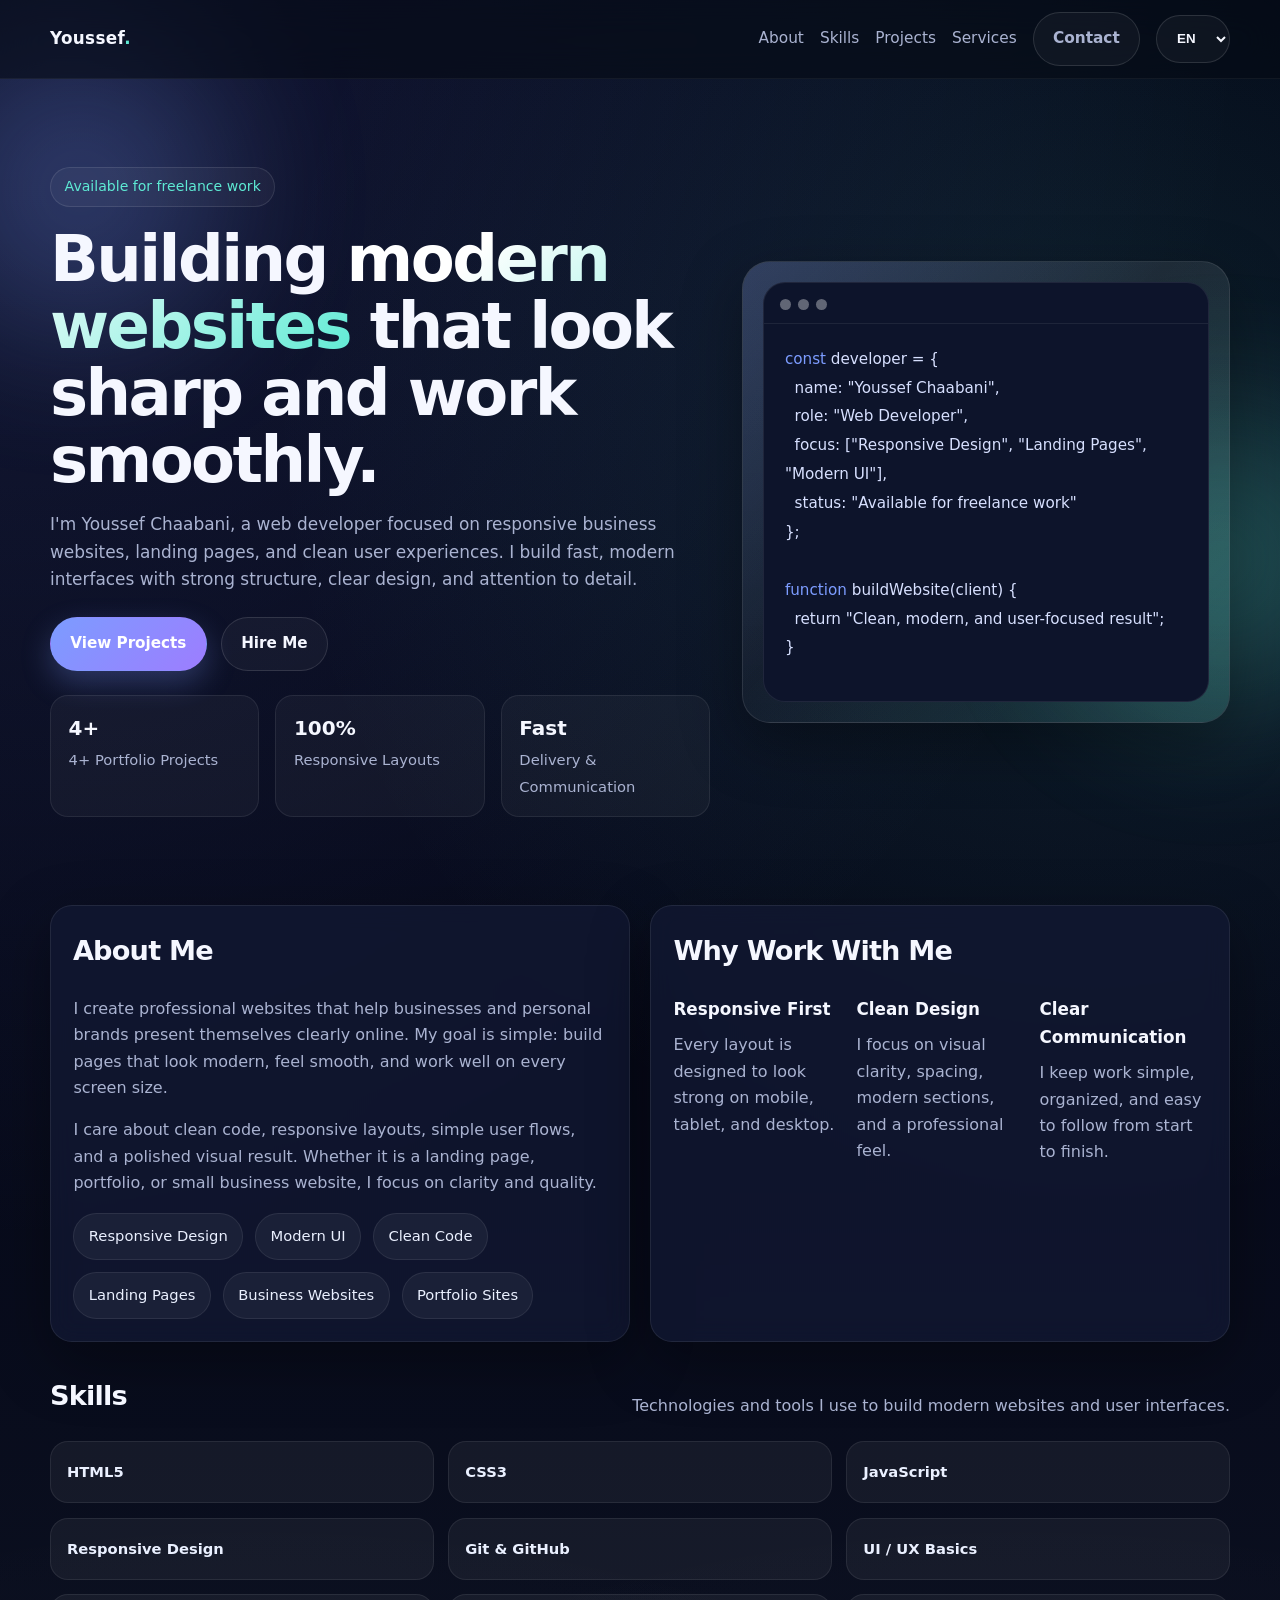
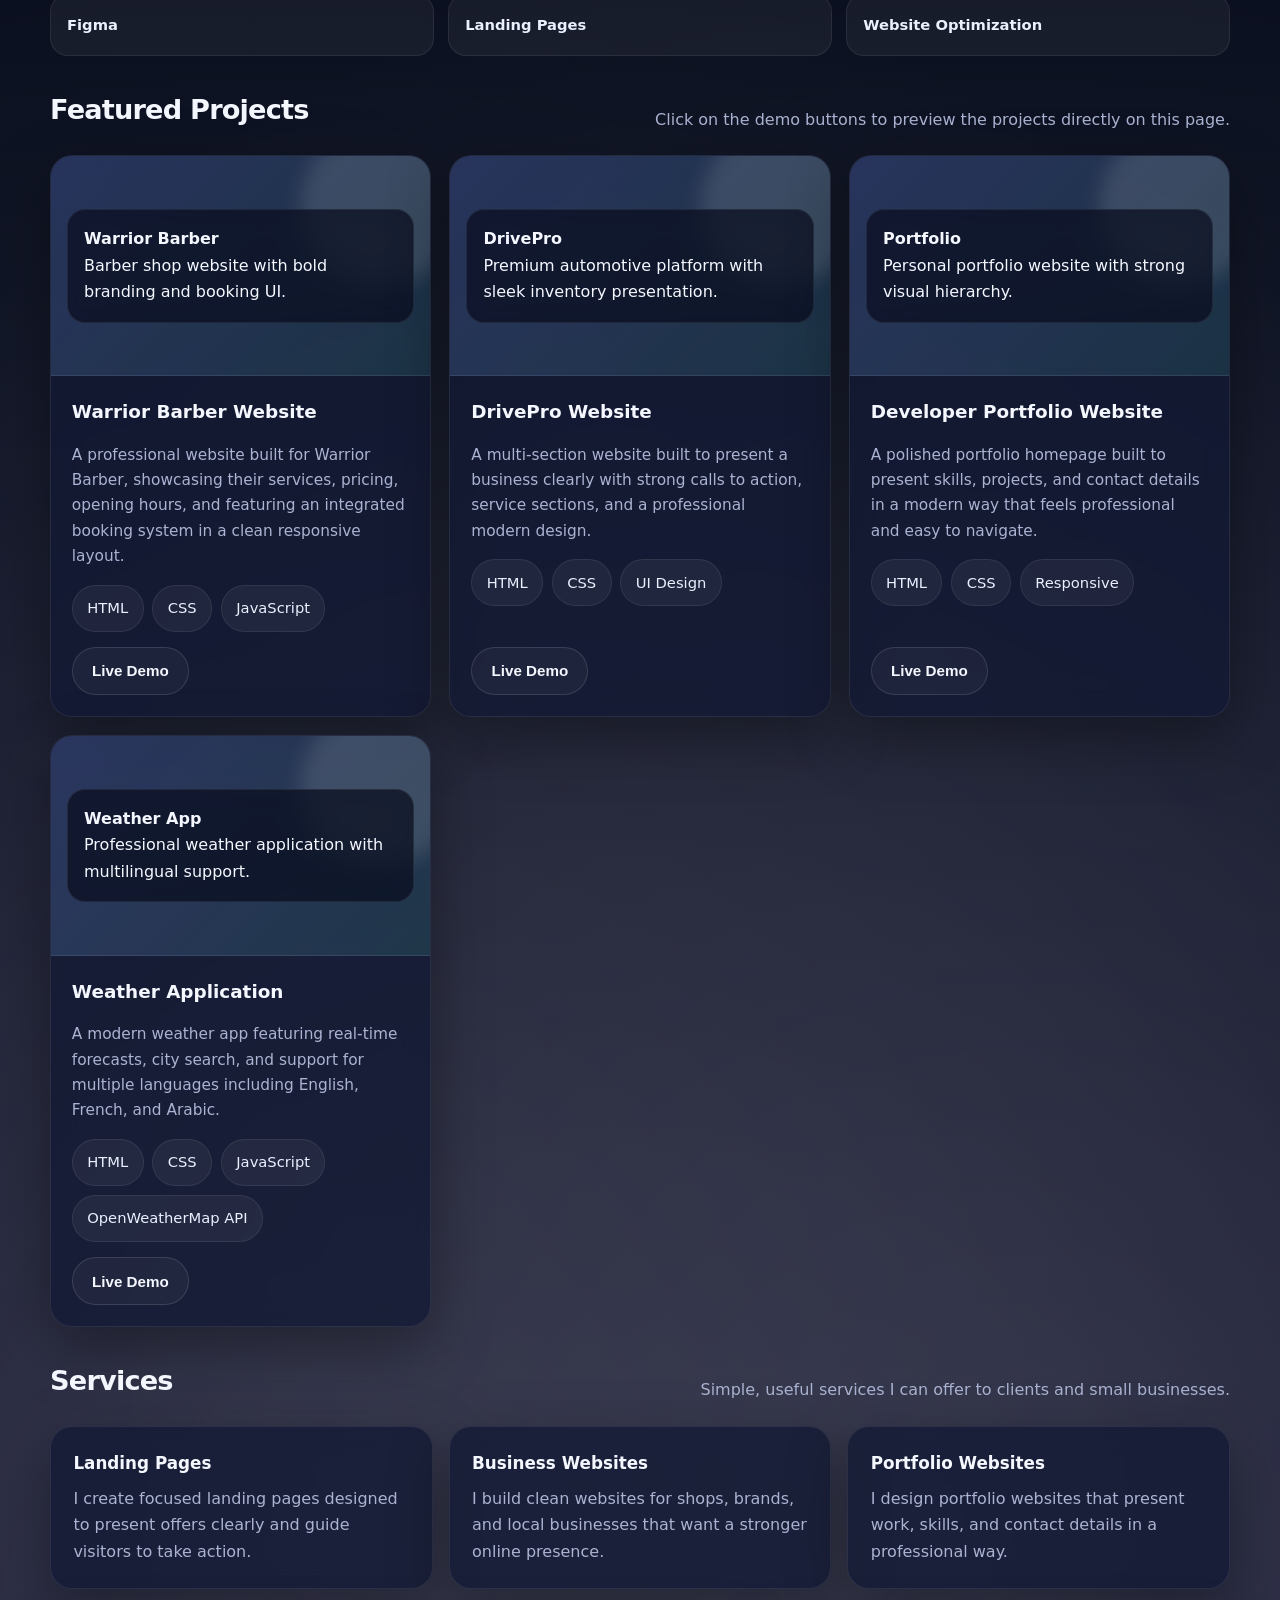
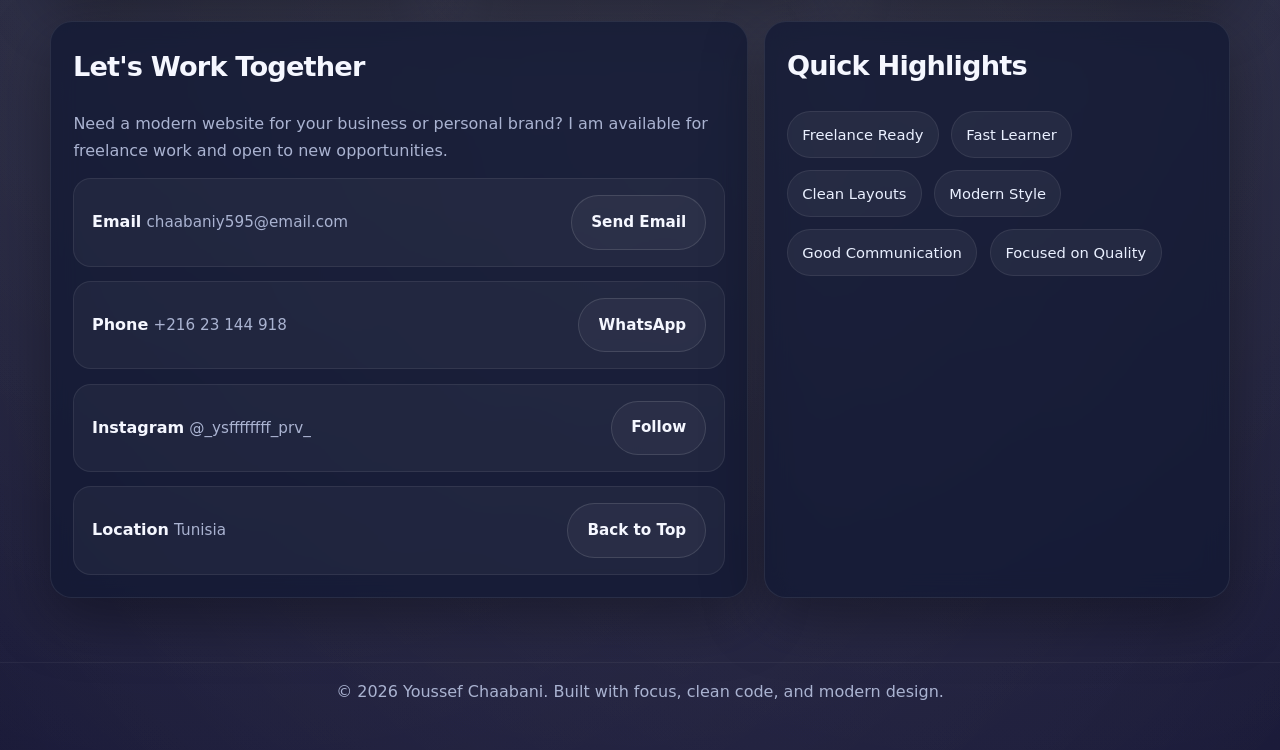
==== commit 8d5ba4ad: "Update index.html" ====
--- a/index.html
+++ b/index.html
@@ -1,471 +1,1180 @@
 <!DOCTYPE html>
 <html lang="en">
 <head>
-    <meta charset="UTF-8">
-    <meta name="viewport" content="width=device-width, initial-scale=1.0">
-    <title>Warrior Barber - Saif</title>
-    <style>
-@import url('https://fonts.googleapis.com/css2?family=Poppins:wght@300;400;600;700&display=swap');
-
-:root {
-    /* Premium Palette */
-    --bg-color: #1a1a1d;         /* Almost Black */
-    --card-bg: #2d2d34;          /* Dark Charcoal */
-    --text-color: #f5f5f5;       /* White Smoke */
-    --accent-color: #d4af37;     /* Metallic Gold */
-    --accent-hover: #b39028;     /* Darker Gold */
-    --secondary: #950740;        /* Deep Crimson (optional accent) */
-    --shadow: 0 4px 15px rgba(0, 0, 0, 0.5);
-}
-
-* {
-    margin: 0;
-    padding: 0;
-    box-sizing: border-box;
-    scroll-behavior: smooth;
-    font-family: "Poppins", sans-serif;
-}
-
-body {
-    background-color: var(--bg-color);
-    background-image: radial-gradient(circle at 50% 50%, #25252b 0%, #1a1a1d 100%);
-    color: var(--text-color);
-    line-height: 1.6;
-}
-
-/* Header & Nav */
-header {
-    display: flex;
-    justify-content: space-between;
-    align-items: center;
-    padding: 1rem 5%;
-    background-color: rgba(26, 26, 29, 0.95);
-    position: sticky;
-    top: 0;
-    z-index: 1000;
-    box-shadow: 0 4px 20px rgba(0,0,0,0.6);
-    border-bottom: 1px solid rgba(212, 175, 55, 0.2);
-}
-
-.logo {
-    height: 60px;
-    width: auto;
-    filter: drop-shadow(0 0 5px rgba(212, 175, 55, 0.3));
-}
-
-.navigation ul {
-    display: flex;
-    gap: 2rem;
-    list-style: none;
-}
-
-.navigation a {
-    text-decoration: none;
-    color: var(--text-color);
-    font-weight: 500;
-    transition: all 0.3s;
-    position: relative;
-}
-
-.navigation a:hover {
-    color: var(--accent-color);
-    text-shadow: 0 0 10px rgba(212, 175, 55, 0.6);
-}
-
-/* Hero Section */
-.hero {
-    display: flex;
-    flex-direction: column;
-    align-items: center;
-    text-align: center;
-    padding: 8rem 1rem;
-    background: linear-gradient(rgba(0,0,0,0.5), rgba(0,0,0,0.7)), url('12.jpg');
-    background-size: cover;
-    background-position: center;
-    min-height: 70vh;
-    justify-content: center;
-    border-bottom: 3px solid var(--accent-color);
-}
-
-.hero h1 {
-    font-size: 3.5rem;
-    text-transform: uppercase;
-    margin-bottom: 0.5rem;
-    letter-spacing: 3px;
-    text-shadow: 2px 2px 5px rgba(0,0,0,0.8);
-}
-
-.hero .title {
-    color: var(--accent-color);
-    font-size: 4.5rem;
-    font-weight: 700;
-    text-shadow: 0 0 20px rgba(212, 175, 55, 0.4);
-}
-
-.hero p {
-    font-size: 1.3rem;
-    margin-bottom: 2.5rem;
-    max-width: 600px;
-    opacity: 0.9;
-}
-
-.btn {
-    display: inline-block;
-    padding: 1rem 2.5rem;
-    background: linear-gradient(45deg, var(--accent-color), #f3c648);
-    color: #1a1a1d;
-    text-decoration: none;
-    border-radius: 50px;
-    font-weight: 700;
-    text-transform: uppercase;
-    letter-spacing: 1px;
-    transition: transform 0.3s, box-shadow 0.3s;
-    border: none;
-    cursor: pointer;
-    box-shadow: 0 0 15px rgba(212, 175, 55, 0.5);
-}
-
-.btn:hover {
-    background: linear-gradient(45deg, #f3c648, var(--accent-color));
-    transform: translateY(-5px);
-    box-shadow: 0 0 25px rgba(212, 175, 55, 0.8);
-}
-
-/* Section Styling */
-section {
-    padding: 5rem 5%;
-}
-
-.section-title {
-    text-align: center;
-    font-size: 3rem;
-    margin-bottom: 4rem;
-    color: var(--accent-color);
-    text-transform: uppercase;
-    position: relative;
-    letter-spacing: 2px;
-}
-
-.section-title::after {
-    content: '';
-    display: block;
-    width: 80px;
-    height: 4px;
-    background: var(--text-color);
-    margin: 15px auto 0;
-    box-shadow: 0 0 10px rgba(255,255,255,0.5);
-}
-
-/* Video Gallery */
-.video-grid {
-    display: grid;
-    grid-template-columns: repeat(auto-fit, minmax(320px, 1fr));
-    gap: 2rem;
-    margin-top: 2rem;
-}
-
-.video-item video {
-    width: 100%;
-    border-radius: 15px;
-    box-shadow: var(--shadow);
-    border: 2px solid #333;
-    transition: border-color 0.3s;
-}
-
-.video-item video:hover {
-    border-color: var(--accent-color);
-}
-
-/* Reservation Form */
-.reservation-container {
-    background-color: var(--card-bg);
-    padding: 3rem;
-    border-radius: 20px;
-    max-width: 650px;
-    margin: 0 auto;
-    box-shadow: var(--shadow);
-    border: 1px solid rgba(212, 175, 55, 0.1);
-}
-
-.form-group {
-    margin-bottom: 1.5rem;
-}
-
-.form-group label {
-    display: block;
-    margin-bottom: 0.8rem;
-    font-weight: 600;
-    color: var(--accent-color);
-}
-
-.form-group input, .form-group select {
-    width: 100%;
-    padding: 1rem;
-    border-radius: 8px;
-    border: 1px solid #444;
-    background-color: #1a1a1d;
-    color: white;
-    font-size: 1rem;
-    transition: border-color 0.3s;
-}
-
-.form-group input:focus, .form-group select:focus {
-    outline: none;
-    border-color: var(--accent-color);
-    box-shadow: 0 0 8px rgba(212, 175, 55, 0.3);
-}
-
-/* Modal */
-.modal {
-    display: none;
-    position: fixed;
-    z-index: 2000;
-    left: 0;
-    top: 0;
-    width: 100%;
-    height: 100%;
-    background-color: rgba(0,0,0,0.9);
-    backdrop-filter: blur(5px);
-    align-items: center;
-    justify-content: center;
-}
-
-.modal-content {
-    background-color: var(--card-bg);
-    padding: 3rem;
-    border-radius: 20px;
-    width: 90%;
-    max-width: 500px;
-    text-align: center;
-    position: relative;
-    border: 1px solid var(--accent-color);
-    box-shadow: 0 0 30px rgba(212, 175, 55, 0.2);
-}
-
-.close-btn {
-    position: absolute;
-    top: 15px;
-    right: 25px;
-    font-size: 2.5rem;
-    cursor: pointer;
-    color: var(--text-color);
-    transition: color 0.3s;
-}
-
-.close-btn:hover {
-    color: var(--accent-color);
-}
-
-/* Responsive */
-@media (max-width: 768px) {
-    .hero h1 { font-size: 2.5rem; }
-    .hero .title { font-size: 3rem; }
-    .navigation ul { display: none; }
-    section { padding: 3rem 5%; }
-}
-    </style>
+  <meta charset="UTF-8" />
+  <meta name="viewport" content="width=device-width, initial-scale=1.0" />
+  <title>Youssef Chaabani | Web Developer Portfolio</title>
+  <meta name="description" content="Portfolio of Youssef Chaabani, a web developer focused on responsive websites, landing pages, and clean user experiences." />
+  <style>
+    :root {
+      --bg: #0b1020;
+      --bg-soft: #121933;
+      --panel: rgba(18, 25, 51, 0.75);
+      --panel-strong: rgba(20, 27, 56, 0.95);
+      --text: #f5f7ff;
+      --muted: #aab3d1;
+      --line: rgba(255, 255, 255, 0.08);
+      --brand: #7c9cff;
+      --brand-2: #5eead4;
+      --shadow: 0 20px 60px rgba(0, 0, 0, 0.35);
+      --radius: 22px;
+      --container: 1180px;
+    }
+
+    * {
+      box-sizing: border-box;
+      margin: 0;
+      padding: 0;
+    }
+
+    html {
+      scroll-behavior: smooth;
+    }
+
+    body {
+      font-family: Inter, ui-sans-serif, system-ui, -apple-system, BlinkMacSystemFont, "Segoe UI", sans-serif;
+      color: var(--text);
+      background:
+        radial-gradient(circle at 20% 80%, rgba(255, 255, 255, 0.1) 0%, transparent 50%),
+        radial-gradient(circle at 50% 85%, rgba(255, 255, 255, 0.08) 0%, transparent 50%),
+        radial-gradient(circle at 80% 80%, rgba(255, 255, 255, 0.1) 0%, transparent 50%),
+        radial-gradient(circle at top left, rgba(124, 156, 255, 0.16), transparent 30%),
+        radial-gradient(circle at 85% 10%, rgba(94, 234, 212, 0.12), transparent 22%),
+        linear-gradient(180deg, #000011 0%, #0b1020 45%, #000022 100%);
+      line-height: 1.65;
+    }
+
+    img {
+      max-width: 100%;
+      display: block;
+    }
+
+    a {
+      color: inherit;
+      text-decoration: none;
+    }
+
+    .container {
+      width: min(100% - 2rem, var(--container));
+      margin-inline: auto;
+    }
+
+    .blur {
+      position: fixed;
+      inset: auto;
+      width: 280px;
+      height: 280px;
+      border-radius: 999px;
+      filter: blur(80px);
+      opacity: 0.28;
+      z-index: -1;
+      pointer-events: none;
+    }
+
+    .blur.one {
+      top: 50px;
+      left: -60px;
+      background: var(--brand);
+    }
+
+    .blur.two {
+      top: 420px;
+      right: -80px;
+      background: var(--brand-2);
+    }
+
+    .nav-wrap {
+      position: sticky;
+      top: 0;
+      z-index: 1000;
+      backdrop-filter: blur(18px);
+      background: rgba(6, 10, 21, 0.6);
+      border-bottom: 1px solid rgba(255, 255, 255, 0.05);
+    }
+
+    nav {
+      min-height: 78px;
+      display: flex;
+      align-items: center;
+      justify-content: space-between;
+      gap: 1rem;
+    }
+
+    .logo {
+      font-size: 1.05rem;
+      font-weight: 800;
+      letter-spacing: 0.02em;
+    }
+
+    .logo span {
+      color: var(--brand-2);
+    }
+
+    .nav-links {
+      display: flex;
+      align-items: center;
+      gap: 1rem;
+      flex-wrap: wrap;
+    }
+
+    .nav-links a {
+      color: var(--muted);
+      font-size: 0.96rem;
+      transition: 0.25s ease;
+    }
+
+    .nav-links a:hover {
+      color: var(--text);
+    }
+
+    .btn {
+      display: inline-flex;
+      align-items: center;
+      justify-content: center;
+      gap: 0.6rem;
+      min-height: 48px;
+      padding: 0.85rem 1.2rem;
+      border-radius: 999px;
+      border: 1px solid transparent;
+      font-weight: 700;
+      font-size: 0.95rem;
+      transition: transform 0.2s ease, box-shadow 0.25s ease, border-color 0.25s ease, background 0.25s ease;
+      cursor: pointer;
+    }
+
+    .btn:hover {
+      transform: translateY(-2px);
+    }
+
+    .btn-primary {
+      background: linear-gradient(135deg, var(--brand), #9d7dff);
+      color: white;
+      box-shadow: 0 12px 30px rgba(124, 156, 255, 0.28);
+    }
+
+    .btn-secondary {
+      background: rgba(255, 255, 255, 0.04);
+      border-color: rgba(255, 255, 255, 0.12);
+      color: var(--text);
+    }
+
+    .btn-secondary:hover {
+      background: rgba(255, 255, 255, 0.08);
+    }
+
+    .nav-actions {
+      display: flex;
+      align-items: center;
+      gap: 1rem;
+    }
+
+    .lang-select {
+      min-height: 48px;
+      border-radius: 999px;
+      border: 1px solid rgba(255, 255, 255, 0.12);
+      background: rgba(255, 255, 255, 0.04);
+      color: var(--text);
+      padding: 0 1rem;
+      font-weight: 700;
+      cursor: pointer;
+      transition: background 0.25s ease, border-color 0.25s ease;
+    }
+
+    .lang-select:hover {
+      background: rgba(255, 255, 255, 0.08);
+    }
+
+    .rtl .hero,
+    .rtl .project-body,
+    .rtl .contact-item,
+    .rtl .section-title {
+      text-align: right;
+    }
+
+    .rtl .nav-links {
+      direction: rtl;
+    }
+
+    .rtl .search-input,
+    .rtl .lang-select {
+      direction: rtl;
+    }
+
+    .hero {
+      padding: 5.5rem 0 3.5rem;
+    }
+
+    .hero-grid {
+      display: grid;
+      grid-template-columns: 1.15fr 0.85fr;
+      gap: 2rem;
+      align-items: center;
+    }
+
+    .eyebrow {
+      display: inline-flex;
+      align-items: center;
+      gap: 0.6rem;
+      padding: 0.45rem 0.85rem;
+      border: 1px solid rgba(255,255,255,0.1);
+      border-radius: 999px;
+      background: rgba(255,255,255,0.04);
+      color: var(--brand-2);
+      font-size: 0.88rem;
+      margin-bottom: 1.2rem;
+    }
+
+    .hero h1 {
+      font-size: clamp(2.4rem, 5vw, 4.8rem);
+      line-height: 1.05;
+      margin-bottom: 1rem;
+      letter-spacing: -0.04em;
+    }
+
+    .hero h1 span {
+      background: linear-gradient(135deg, #ffffff 25%, var(--brand-2) 100%);
+      -webkit-background-clip: text;
+      background-clip: text;
+      color: transparent;
+    }
+
+    .hero p {
+      color: var(--muted);
+      max-width: 690px;
+      font-size: 1.06rem;
+      margin-bottom: 1.4rem;
+    }
+
+    .hero-actions {
+      display: flex;
+      flex-wrap: wrap;
+      gap: 0.9rem;
+      margin-bottom: 1.5rem;
+    }
+
+    .hero-stats {
+      display: grid;
+      grid-template-columns: repeat(3, minmax(0, 1fr));
+      gap: 1rem;
+    }
+
+    .stat {
+      padding: 1rem 1.1rem;
+      background: rgba(255,255,255,0.04);
+      border: 1px solid rgba(255,255,255,0.08);
+      border-radius: 18px;
+    }
+
+    .stat strong {
+      display: block;
+      font-size: 1.25rem;
+      margin-bottom: 0.15rem;
+    }
+
+    .stat span {
+      color: var(--muted);
+      font-size: 0.92rem;
+    }
+
+    .hero-card {
+      position: relative;
+      background: linear-gradient(180deg, rgba(255,255,255,0.08), rgba(255,255,255,0.03));
+      border: 1px solid rgba(255,255,255,0.1);
+      border-radius: 28px;
+      padding: 1.25rem;
+      box-shadow: var(--shadow);
+      overflow: hidden;
+    }
+
+    .hero-card::before {
+      content: "";
+      position: absolute;
+      inset: 0;
+      background: linear-gradient(135deg, rgba(124,156,255,0.18), transparent 45%, rgba(94,234,212,0.14));
+      pointer-events: none;
+    }
+
+    .window {
+      position: relative;
+      border-radius: 22px;
+      background: #0d142b;
+      border: 1px solid rgba(255,255,255,0.08);
+      overflow: hidden;
+      min-height: 420px;
+    }
+
+    .window-top {
+      display: flex;
+      align-items: center;
+      gap: 0.45rem;
+      padding: 1rem 1rem 0.8rem;
+      border-bottom: 1px solid rgba(255,255,255,0.07);
+    }
+
+    .dot {
+      width: 11px;
+      height: 11px;
+      border-radius: 999px;
+      background: rgba(255,255,255,0.35);
+    }
+
+    .code-preview {
+      padding: 1.3rem;
+      color: #dbe6ff;
+      font-size: 0.95rem;
+      line-height: 1.9;
+    }
+
+    .code-preview .line {
+      display: block;
+      color: #d7e0ff;
+    }
+
+    .code-preview .line span {
+      color: #7c9cff;
+    }
+
+    section {
+      padding: 2rem 0 0;
+    }
+
+    .section-title {
+      display: flex;
+      justify-content: space-between;
+      align-items: end;
+      gap: 1rem;
+      margin-bottom: 1.4rem;
+    }
+
+    .section-title h2 {
+      font-size: clamp(1.7rem, 2vw, 2.4rem);
+      letter-spacing: -0.03em;
+    }
+
+    .section-title p {
+      color: var(--muted);
+      max-width: 650px;
+    }
+
+    .grid-2 {
+      display: grid;
+      grid-template-columns: 1fr 1fr;
+      gap: 1.25rem;
+    }
+
+    .card {
+      background: var(--panel);
+      border: 1px solid var(--line);
+      border-radius: var(--radius);
+      box-shadow: var(--shadow);
+      padding: 1.4rem;
+      backdrop-filter: blur(12px);
+    }
+
+    .about p {
+      color: var(--muted);
+      margin-bottom: 1rem;
+    }
+
+    .badge-list,
+    .skills-grid,
+    .contact-list {
+      display: flex;
+      flex-wrap: wrap;
+      gap: 0.75rem;
+    }
+
+    .badge,
+    .skill-chip {
+      display: inline-flex;
+      align-items: center;
+      justify-content: center;
+      padding: 0.65rem 0.9rem;
+      border-radius: 999px;
+      background: rgba(255, 255, 255, 0.05);
+      border: 1px solid rgba(255,255,255,0.08);
+      color: #eaf0ff;
+      font-size: 0.92rem;
+    }
+
+    .skills-grid {
+      display: grid;
+      grid-template-columns: repeat(3, minmax(0, 1fr));
+      gap: 0.9rem;
+    }
+
+    .skill-chip {
+      min-height: 62px;
+      border-radius: 18px;
+      justify-content: flex-start;
+      padding-inline: 1rem;
+      font-weight: 600;
+    }
+
+    .projects-grid {
+      display: grid;
+      grid-template-columns: repeat(auto-fit, minmax(300px, 1fr));
+      gap: 1.15rem;
+    }
+
+    .project-card {
+      display: flex;
+      flex-direction: column;
+      overflow: hidden;
+      padding: 0;
+    }
+
+    .project-image {
+      height: 220px;
+      display: grid;
+      place-items: center;
+      background: linear-gradient(135deg, rgba(124,156,255,0.22), rgba(94,234,212,0.12));
+      border-bottom: 1px solid var(--line);
+      position: relative;
+      overflow: hidden;
+    }
+
+    .project-image::after {
+      content: "";
+      position: absolute;
+      width: 160px;
+      height: 160px;
+      border-radius: 50%;
+      background: rgba(255,255,255,0.12);
+      filter: blur(10px);
+      top: -30px;
+      right: -30px;
+    }
+
+    .project-label {
+      position: relative;
+      z-index: 1;
+      width: calc(100% - 2rem);
+      border-radius: 18px;
+      background: rgba(10, 14, 31, 0.75);
+      border: 1px solid rgba(255,255,255,0.08);
+      padding: 1rem;
+      backdrop-filter: blur(12px);
+    }
+
+    .project-body {
+      padding: 1.3rem;
+      display: flex;
+      flex-direction: column;
+      gap: 0.95rem;
+      flex: 1;
+    }
+
+    .project-body h3 {
+      font-size: 1.15rem;
+    }
+
+    .project-body p {
+      color: var(--muted);
+      font-size: 0.96rem;
+    }
+
+    .project-tech {
+      display: flex;
+      flex-wrap: wrap;
+      gap: 0.55rem;
+    }
+
+    .project-links {
+      display: flex;
+      gap: 0.8rem;
+      flex-wrap: wrap;
+      margin-top: auto;
+    }
+
+    .project-links a {
+      color: var(--brand-2);
+      font-weight: 700;
+      font-size: 0.94rem;
+    }
+
+    .services-grid,
+    .why-grid {
+      display: grid;
+      grid-template-columns: repeat(3, minmax(0, 1fr));
+      gap: 1rem;
+    }
+
+    .service-card h3,
+    .why-card h3 {
+      margin-bottom: 0.55rem;
+      font-size: 1.05rem;
+    }
+
+    .service-card p,
+    .why-card p,
+    .contact-card p {
+      color: var(--muted);
+    }
+
+    .contact-grid {
+      display: grid;
+      grid-template-columns: 1.2fr 0.8fr;
+      gap: 1rem;
+      margin-bottom: 4rem;
+    }
+
+    .contact-list a {
+      min-height: 48px;
+    }
+
+    .contact-item {
+      display: flex;
+      align-items: center;
+      justify-content: space-between;
+      gap: 1rem;
+      padding: 1rem 1.1rem;
+      border-radius: 18px;
+      background: rgba(255,255,255,0.04);
+      border: 1px solid rgba(255,255,255,0.08);
+      margin-top: 0.9rem;
+    }
+
+    .contact-item span {
+      color: var(--muted);
+      font-size: 0.95rem;
+    }
+
+    .project-preview {
+      margin-top: 2rem;
+      background: rgba(8, 10, 16, 0.98);
+      border: 1px solid rgba(247, 225, 160, 0.12);
+      border-radius: 28px;
+      overflow: hidden;
+      display: none;
+    }
+
+    .project-preview iframe {
+      width: 100%;
+      min-height: 620px;
+      display: block;
+    }
+
+    footer {
+      padding: 1rem 0 2.8rem;
+      color: var(--muted);
+      border-top: 1px solid rgba(255,255,255,0.05);
+      text-align: center;
+    }
+
+    .reveal {
+      opacity: 0;
+      transform: translateY(28px);
+      transition: opacity 0.65s ease, transform 0.65s ease;
+    }
+
+    .reveal.visible {
+      opacity: 1;
+      transform: translateY(0);
+    }
+
+    @media (max-width: 1024px) {
+      .hero-grid,
+      .grid-2,
+      .contact-grid,
+      .projects-grid,
+      .services-grid,
+      .why-grid {
+        grid-template-columns: 1fr;
+      }
+
+      .skills-grid {
+        grid-template-columns: repeat(2, minmax(0, 1fr));
+      }
+
+      .hero {
+        padding-top: 4.2rem;
+      }
+    }
+
+    @media (max-width: 760px) {
+      nav {
+        min-height: 72px;
+        align-items: flex-start;
+        padding: 1rem 0;
+        flex-direction: column;
+      }
+
+      .nav-links {
+        width: 100%;
+        justify-content: space-between;
+      }
+
+      .hero-stats,
+      .skills-grid {
+        grid-template-columns: 1fr;
+      }
+
+      .section-title {
+        flex-direction: column;
+        align-items: flex-start;
+      }
+
+      .hero-card {
+        padding: 0.9rem;
+      }
+
+      .window {
+        min-height: auto;
+      }
+    }
+  </style>
 </head>
 <body>
-
-    <header>
-        <img src="1.png" alt="House Warriors Logo" class="logo">
-        <nav class="navigation">
-            <ul>
-                <li><a href="#portfolio">Portfolio</a></li>
-                <li><a href="#reservation">Book Now</a></li>
-            </ul>
-        </nav>
-    </header>
-
-    <section class="hero" id="barber-hero">
-        <h1 id="barber-name" class="name">Saif</h1>
-        <h2 class="title">Warrior Barber</h2>
-        <a href="#reservation" class="btn">Book Appointment</a>
+  <div class="blur one"></div>
+  <div class="blur two"></div>
+
+  <div class="nav-wrap">
+    <div class="container">
+      <nav>
+        <a href="#home" class="logo">Youssef<span>.</span></a>
+        <div class="nav-actions">
+          <div class="nav-links">
+            <a id="navAbout" href="#about">About</a>
+            <a id="navSkills" href="#skills">Skills</a>
+            <a id="navProjects" href="#projects">Projects</a>
+            <a id="navServices" href="#services">Services</a>
+            <a id="navContact" href="#contact" class="btn btn-secondary">Contact</a>
+          </div>
+          <select id="languageSelect" class="lang-select">
+            <option value="en">EN</option>
+            <option value="fr">FR</option>
+            <option value="ar">AR</option>
+          </select>
+        </div>
+      </nav>
+    </div>
+  </div>
+
+  <header class="hero" id="home">
+    <div class="container hero-grid">
+      <div class="reveal visible">
+        <div id="heroEyebrow" class="eyebrow">Available for freelance work</div>
+        <h1 id="heroTitle">Building <span>modern websites</span> that look sharp and work smoothly.</h1>
+        <p id="heroText">
+          I'm Youssef Chaabani, a web developer focused on responsive business websites, landing pages, and clean user experiences.
+          I build fast, modern interfaces with strong structure, clear design, and attention to detail.
+        </p>
+
+        <div class="hero-actions">
+          <a id="heroBtnProjects" href="#projects" class="btn btn-primary">View Projects</a>
+          <a id="heroBtnContact" href="#contact" class="btn btn-secondary">Hire Me</a>
+        </div>
+
+        <div class="hero-stats">
+          <div class="stat">
+            <strong>4+</strong>
+            <span id="statLabelProjects">Portfolio Projects</span>
+          </div>
+          <div class="stat">
+            <strong>100%</strong>
+            <span id="statLabelResponsive">Responsive Layouts</span>
+          </div>
+          <div class="stat">
+            <strong>Fast</strong>
+            <span id="statLabelDelivery">Delivery & Communication</span>
+          </div>
+        </div>
+      </div>
+
+      <div class="hero-card reveal">
+        <div class="window">
+          <div class="window-top">
+            <span class="dot"></span>
+            <span class="dot"></span>
+            <span class="dot"></span>
+          </div>
+          <div class="code-preview">
+            <span class="line"><span>const</span> developer = &#123;</span>
+            <span class="line">&nbsp;&nbsp;name: "Youssef Chaabani",</span>
+            <span class="line">&nbsp;&nbsp;role: "Web Developer",</span>
+            <span class="line">&nbsp;&nbsp;focus: ["Responsive Design", "Landing Pages", "Modern UI"],</span>
+            <span class="line">&nbsp;&nbsp;status: "Available for freelance work"</span>
+            <span class="line">&#125;;</span>
+            <br />
+            <span class="line"><span>function</span> buildWebsite(client) &#123;</span>
+            <span class="line">&nbsp;&nbsp;return "Clean, modern, and user-focused result";</span>
+            <span class="line">&#125;</span>
+          </div>
+        </div>
+      </div>
+    </div>
+  </header>
+
+  <main>
+    <section id="about">
+      <div class="container grid-2">
+        <div class="card about reveal">
+          <div class="section-title">
+            <h2 id="aboutTitle">About Me</h2>
+          </div>
+          <p id="aboutText1">
+            I create professional websites that help businesses and personal brands present themselves clearly online.
+            My goal is simple: build pages that look modern, feel smooth, and work well on every screen size.
+          </p>
+          <p id="aboutText2">
+            I care about clean code, responsive layouts, simple user flows, and a polished visual result.
+            Whether it is a landing page, portfolio, or small business website, I focus on clarity and quality.
+          </p>
+          <div class="badge-list">
+            <span class="badge">Responsive Design</span>
+            <span class="badge">Modern UI</span>
+            <span class="badge">Clean Code</span>
+            <span class="badge">Landing Pages</span>
+            <span class="badge">Business Websites</span>
+            <span class="badge">Portfolio Sites</span>
+          </div>
+        </div>
+
+        <div class="card reveal">
+          <div class="section-title">
+            <h2 id="whyTitle">Why Work With Me</h2>
+          </div>
+          <div class="why-grid">
+            <div class="why-card">
+              <h3 id="whyCard1Title">Responsive First</h3>
+              <p id="whyCard1Text">Every layout is designed to look strong on mobile, tablet, and desktop.</p>
+            </div>
+            <div class="why-card">
+              <h3 id="whyCard2Title">Clean Design</h3>
+              <p id="whyCard2Text">I focus on visual clarity, spacing, modern sections, and a professional feel.</p>
+            </div>
+            <div class="why-card">
+              <h3 id="whyCard3Title">Clear Communication</h3>
+              <p id="whyCard3Text">I keep work simple, organized, and easy to follow from start to finish.</p>
+            </div>
+          </div>
+        </div>
+      </div>
     </section>
 
-    <section id="portfolio">
-        <h2 class="section-title">Latest Cuts</h2>
-        <div id="video-gallery" class="video-grid">
-            <div class="video-item">
-                <video controls muted preload="metadata">
-                    <source src="saif1.mp4" type="video/mp4">
-                    Your browser does not support the video tag.
-                </video>
-            </div>
-            <div class="video-item">
-                <video controls muted preload="metadata">
-                    <source src="saif2.mp4" type="video/mp4">
-                    Your browser does not support the video tag.
-                </video>
-            </div>
-            <div class="video-item">
-                <video controls muted preload="metadata">
-                    <source src="saif3.mp4" type="video/mp4">
-                    Your browser does not support the video tag.
-                </video>
-            </div>
-        </div>
+    <section id="skills">
+      <div class="container reveal">
+        <div class="section-title">
+          <h2 id="skillsTitle">Skills</h2>
+          <p id="skillsDesc">Technologies and tools I use to build modern websites and user interfaces.</p>
+        </div>
+        <div class="skills-grid">
+          <div class="skill-chip">HTML5</div>
+          <div class="skill-chip">CSS3</div>
+          <div class="skill-chip">JavaScript</div>
+          <div class="skill-chip">Responsive Design</div>
+          <div class="skill-chip">Git & GitHub</div>
+          <div class="skill-chip">UI / UX Basics</div>
+          <div class="skill-chip">Figma</div>
+          <div class="skill-chip">Landing Pages</div>
+          <div class="skill-chip">Website Optimization</div>
+        </div>
+      </div>
     </section>
 
-    <section id="reservation">
-        <h2 class="section-title">Book an Appointment</h2>
-        <div class="reservation-container">
-            <form id="booking-form">
-                <div class="form-group">
-                    <label for="client-name">Your Name</label>
-                    <input type="text" id="client-name" required placeholder="John Doe">
-                </div>
-                <div class="form-group">
-                    <label for="client-phone">Phone Number</label>
-                    <input type="tel" id="client-phone" required placeholder="+216 12345678">
-                </div>
-                <div class="form-group">
-                    <label for="booking-date">Date</label>
-                    <input type="date" id="booking-date" required>
-                </div>
-                <div class="form-group">
-                    <label for="booking-time">Time</label>
-                    <select id="booking-time" required>
-                        <option value="">Select Time</option>
-                        <option value="10:00">10:00 AM</option>
-                        <option value="11:00">11:00 AM</option>
-                        <option value="12:00">12:00 PM</option>
-                        <option value="13:00">01:00 PM</option>
-                        <option value="14:00">02:00 PM</option>
-                        <option value="15:00">03:00 PM</option>
-                        <option value="16:00">04:00 PM</option>
-                        <option value="17:00">05:00 PM</option>
-                        <option value="18:00">06:00 PM</option>
-                        <option value="19:00">07:00 PM</option>
-                        <option value="20:00">08:00 PM</option>
-                    </select>
-                </div>
-                <input type="hidden" id="selected-barber" value="Saif">
-                <button type="submit" class="btn" style="width: 100%;">Confirm Booking</button>
-            </form>
-        </div>
+    <section id="projects">
+      <div class="container reveal">
+        <div class="section-title">
+          <h2 id="projectsTitle">Featured Projects</h2>
+          <p id="projectsDesc">Click on the demo buttons to preview the projects directly on this page.</p>
+        </div>
+
+        <div class="projects-grid">
+          <article class="card project-card">
+            <div class="project-image">
+              <div class="project-label">
+                <strong>Warrior Barber</strong>
+                <p>Barber shop website with bold branding and booking UI.</p>
+              </div>
+            </div>
+            <div class="project-body">
+              <h3>Warrior Barber Website</h3>
+              <p>
+                A professional website built for Warrior Barber, showcasing their services, pricing, opening hours, and featuring an integrated booking system in a clean responsive layout.
+              </p>
+              <div class="project-tech">
+                <span class="badge">HTML</span>
+                <span class="badge">CSS</span>
+                <span class="badge">JavaScript</span>
+              </div>
+              <div class="project-links">
+                <button class="btn btn-secondary" data-src="warrior%20barber/barber.html">Live Demo</button>
+              </div>
+            </div>
+          </article>
+
+          <article class="card project-card">
+            <div class="project-image">
+              <div class="project-label">
+                <strong>DrivePro</strong>
+                <p>Premium automotive platform with sleek inventory presentation.</p>
+              </div>
+            </div>
+            <div class="project-body">
+              <h3>DrivePro Website</h3>
+              <p>
+                A multi-section website built to present a business clearly with strong calls to action, service sections, and a professional modern design.
+              </p>
+              <div class="project-tech">
+                <span class="badge">HTML</span>
+                <span class="badge">CSS</span>
+                <span class="badge">UI Design</span>
+              </div>
+              <div class="project-links">
+                <button class="btn btn-secondary" data-src="index.html">Live Demo</button>
+              </div>
+            </div>
+          </article>
+
+          <article class="card project-card">
+            <div class="project-image">
+              <div class="project-label">
+                <strong>Portfolio</strong>
+                <p>Personal portfolio website with strong visual hierarchy.</p>
+              </div>
+            </div>
+            <div class="project-body">
+              <h3>Developer Portfolio Website</h3>
+              <p>
+                A polished portfolio homepage built to present skills, projects, and contact details in a modern way that feels professional and easy to navigate.
+              </p>
+              <div class="project-tech">
+                <span class="badge">HTML</span>
+                <span class="badge">CSS</span>
+                <span class="badge">Responsive</span>
+              </div>
+              <div class="project-links">
+                <button class="btn btn-secondary" data-src="portfolio.html">Live Demo</button>
+              </div>
+            </div>
+          </article>
+
+          <article class="card project-card">
+            <div class="project-image">
+              <div class="project-label">
+                <strong>Weather App</strong>
+                <p>Professional weather application with multilingual support.</p>
+              </div>
+            </div>
+            <div class="project-body">
+              <h3>Weather Application</h3>
+              <p>
+                A modern weather app featuring real-time forecasts, city search, and support for multiple languages including English, French, and Arabic.
+              </p>
+              <div class="project-tech">
+                <span class="badge">HTML</span>
+                <span class="badge">CSS</span>
+                <span class="badge">JavaScript</span>
+                <span class="badge">OpenWeatherMap API</span>
+              </div>
+              <div class="project-links">
+                <button class="btn btn-secondary" data-src="weather.html">Live Demo</button>
+              </div>
+            </div>
+          </article>
+        </div>
+
+        <div id="projectPreview" class="project-preview">
+          <iframe id="projectFrame" src="" title="Project Preview"></iframe>
+        </div>
+      </div>
     </section>
 
-    <!-- Modal for Success -->
-    <div id="success-modal" class="modal">
-        <div class="modal-content">
-            <span class="close-btn" onclick="document.getElementById('success-modal').style.display='none'">&times;</span>
-            <i class="fas fa-check-circle" style="color: var(--accent-color); font-size: 4rem; margin-bottom: 1rem;"></i>
-            <h2>Booking Confirmed!</h2>
-            <p>Thank you, <span id="modal-client-name"></span>.</p>
-            <p>Your appointment with <span id="modal-barber-name"></span> is set for <span id="modal-date"></span> at <span id="modal-time"></span>.</p>
-            <br>
-            <button onclick="document.getElementById('success-modal').style.display='none'" class="btn">Close</button>
-        </div>
+    <section id="services">
+      <div class="container reveal">
+        <div class="section-title">
+          <h2 id="servicesTitle">Services</h2>
+          <p id="servicesDesc">Simple, useful services I can offer to clients and small businesses.</p>
+        </div>
+
+        <div class="services-grid">
+          <div class="card service-card">
+            <h3 id="service1Title">Landing Pages</h3>
+            <p id="service1Text">I create focused landing pages designed to present offers clearly and guide visitors to take action.</p>
+          </div>
+          <div class="card service-card">
+            <h3 id="service2Title">Business Websites</h3>
+            <p id="service2Text">I build clean websites for shops, brands, and local businesses that want a stronger online presence.</p>
+          </div>
+          <div class="card service-card">
+            <h3 id="service3Title">Portfolio Websites</h3>
+            <p id="service3Text">I design portfolio websites that present work, skills, and contact details in a professional way.</p>
+          </div>
+        </div>
+      </div>
+    </section>
+
+    <section id="contact">
+      <div class="container contact-grid reveal">
+        <div class="card contact-card">
+          <div class="section-title">
+            <h2 id="contactTitle">Let's Work Together</h2>
+          </div>
+          <p id="contactText">
+            Need a modern website for your business or personal brand? I am available for freelance work and open to new opportunities.
+          </p>
+
+          <div class="contact-item">
+            <div>
+              <strong id="contactEmailLabel">Email</strong>
+              <span>chaabaniy595@email.com</span>
+            </div>
+            <a id="emailButton" href="mailto:chaabaniy595@email.com" class="btn btn-secondary">Send Email</a>
+          </div>
+
+          <div class="contact-item">
+            <div>
+              <strong id="contactPhoneLabel">Phone</strong>
+              <span>+216 23 144 918</span>
+            </div>
+            <a id="whatsappButton" href="https://wa.me/21623144918" target="_blank" rel="noopener noreferrer" class="btn btn-secondary">WhatsApp</a>
+          </div>
+
+          <div class="contact-item">
+            <div>
+              <strong id="contactInstagramLabel">Instagram</strong>
+              <span>@_ysffffffff_prv_</span>
+            </div>
+            <a id="instagramButton" href="https://www.instagram.com/_ysffffffff_prv_?utm_source=qr&igsh=MW5zZjlsamVjMDV5Zg==" target="_blank" rel="noopener noreferrer" class="btn btn-secondary">Follow</a>
+          </div>
+
+          <div class="contact-item">
+            <div>
+              <strong id="contactLocationLabel">Location</strong>
+              <span>Tunisia</span>
+            </div>
+            <a id="backToTopButton" href="#home" class="btn btn-secondary">Back to Top</a>
+          </div>
+        </div>
+
+        <div class="card reveal">
+          <div class="section-title">
+            <h2 id="quickHighlightsTitle">Quick Highlights</h2>
+          </div>
+          <div class="badge-list">
+            <span class="badge">Freelance Ready</span>
+            <span class="badge">Fast Learner</span>
+            <span class="badge">Clean Layouts</span>
+            <span class="badge">Modern Style</span>
+            <span class="badge">Good Communication</span>
+            <span class="badge">Focused on Quality</span>
+          </div>
+        </div>
+      </div>
+    </section>
+  </main>
+
+  <footer>
+    <div class="container">
+      <p id="footerText">© 2026 Youssef Chaabani. Built with focus, clean code, and modern design.</p>
     </div>
-
-    <footer>
-        <div style="text-align: center; padding: 2rem; opacity: 0.7;">
-            <p>&copy; 2025 House Warriors Barber Shop. All rights reserved.</p>
-        </div>
-    </footer>
-
-    <script>
-document.addEventListener('DOMContentLoaded', () => {
-    // Initialize Booking Form
-    const bookingForm = document.getElementById('booking-form');
-    if (bookingForm) {
-        bookingForm.addEventListener('submit', handleBookingSubmit);
-
-        // Pre-set date to today
-        const dateInput = document.getElementById('booking-date');
-        if(dateInput) {
-            dateInput.min = new Date().toISOString().split('T')[0];
-            dateInput.addEventListener('change', updateAvailableTimes);
+  </footer>
+
+  <script>
+    const observer = new IntersectionObserver((entries) => {
+      entries.forEach(entry => {
+        if (entry.isIntersecting) {
+          entry.target.classList.add('visible');
         }
-    }
-});
-
-function updateAvailableTimes() {
-    const date = document.getElementById('booking-date').value;
-    const barber = document.getElementById('selected-barber').value;
-    const timeSelect = document.getElementById('booking-time');
-
-    if (!date || !barber) return;
-
-    // Reset all options first
-    Array.from(timeSelect.options).forEach(option => {
-        option.disabled = false;
-        if (option.textContent.includes('(Booked)')) {
-            option.textContent = option.textContent.replace(' (Booked)', '');
+      });
+    }, { threshold: 0.12 });
+
+    document.querySelectorAll('.reveal').forEach((element, index) => {
+      if (!element.classList.contains('visible') || index !== 0) {
+        observer.observe(element);
+      }
+    });
+
+    const projectButtons = document.querySelectorAll('[data-src]');
+    const projectPreview = document.getElementById('projectPreview');
+    const projectFrame = document.getElementById('projectFrame');
+    const languageSelect = document.getElementById('languageSelect');
+    const root = document.documentElement;
+
+    const translations = {
+      en: {
+        navAbout: 'About',
+        navSkills: 'Skills',
+        navProjects: 'Projects',
+        navServices: 'Services',
+        navContact: 'Contact',
+        heroEyebrow: 'Available for freelance work',
+        heroTitle: 'Building <span>modern websites</span> that look sharp and work smoothly.',
+        heroText: "I'm Youssef Chaabani, a web developer focused on responsive business websites, landing pages, and clean user experiences. I build fast, modern interfaces with strong structure, clear design, and attention to detail.",
+        heroBtnProjects: 'View Projects',
+        heroBtnContact: 'Hire Me',
+        statLabelProjects: '4+ Portfolio Projects',
+        statLabelResponsive: 'Responsive Layouts',
+        statLabelDelivery: 'Delivery & Communication',
+        aboutTitle: 'About Me',
+        aboutText1: 'I create professional websites that help businesses and personal brands present themselves clearly online. My goal is simple: build pages that look modern, feel smooth, and work well on every screen size.',
+        aboutText2: 'I care about clean code, responsive layouts, simple user flows, and a polished visual result. Whether it is a landing page, portfolio, or small business website, I focus on clarity and quality.',
+        whyTitle: 'Why Work With Me',
+        whyCard1Title: 'Responsive First',
+        whyCard1Text: 'Every layout is designed to look strong on mobile, tablet, and desktop.',
+        whyCard2Title: 'Clean Design',
+        whyCard2Text: 'I focus on visual clarity, spacing, modern sections, and a professional feel.',
+        whyCard3Title: 'Clear Communication',
+        whyCard3Text: 'I keep work simple, organized, and easy to follow from start to finish.',
+        skillsTitle: 'Skills',
+        skillsDesc: 'Technologies and tools I use to build modern websites and user interfaces.',
+        projectsTitle: 'Featured Projects',
+        projectsDesc: 'Click on the demo buttons to preview the projects directly on this page.',
+        servicesTitle: 'Services',
+        servicesDesc: 'Simple, useful services I can offer to clients and small businesses.',
+        service1Title: 'Landing Pages',
+        service1Text: 'I create focused landing pages designed to present offers clearly and guide visitors to take action.',
+        service2Title: 'Business Websites',
+        service2Text: 'I build clean websites for shops, brands, and local businesses that want a stronger online presence.',
+        service3Title: 'Portfolio Websites',
+        service3Text: 'I design portfolio websites that present work, skills, and contact details in a professional way.',
+        contactTitle: "Let's Work Together",
+        contactText: 'Need a modern website for your business or personal brand? I am available for freelance work and open to new opportunities.',
+        contactEmailLabel: 'Email',
+        emailButton: 'Send Email',
+        contactPhoneLabel: 'Phone',
+        whatsappButton: 'WhatsApp',
+        contactInstagramLabel: 'Instagram',
+        instagramButton: 'Follow',
+        contactLocationLabel: 'Location',
+        backToTopButton: 'Back to Top',
+        quickHighlightsTitle: 'Quick Highlights',
+        footerText: '© 2026 Youssef Chaabani. Built with focus, clean code, and modern design.'
+      },
+      fr: {
+        navAbout: 'À propos',
+        navSkills: 'Compétences',
+        navProjects: 'Projets',
+        navServices: 'Services',
+        navContact: 'Contact',
+        heroEyebrow: 'Disponible pour freelance',
+        heroTitle: 'Création de <span>sites modernes</span> qui sont élégants et fluides.',
+        heroText: "Je suis Youssef Chaabani, développeur web spécialisé dans les sites responsive, les pages de destination et les expériences utilisateur nettes. Je construis des interfaces rapides et modernes avec une structure solide, un design clair et une attention aux détails.",
+        heroBtnProjects: 'Voir les projets',
+        heroBtnContact: 'Engagez-moi',
+        statLabelProjects: '4+ Projets de portfolio',
+        statLabelResponsive: 'Layouts Responsive',
+        statLabelDelivery: 'Livraison & Communication',
+        aboutTitle: 'À propos de moi',
+        aboutText1: 'Je crée des sites professionnels qui aident les entreprises et les marques personnelles à se présenter clairement en ligne. Mon objectif est simple : concevoir des pages modernes, fluides et adaptées à toutes les tailles d’écran.',
+        aboutText2: 'Je travaille avec du code propre, des mises en page responsives, des flux utilisateur simples et un rendu visuel soigné. Que ce soit une landing page, un portfolio ou un site professionnel, je privilégie la clarté et la qualité.',
+        whyTitle: 'Pourquoi travailler avec moi',
+        whyCard1Title: 'Responsive en priorité',
+        whyCard1Text: 'Chaque mise en page est conçue pour être performante sur mobile, tablette et desktop.',
+        whyCard2Title: 'Design épuré',
+        whyCard2Text: 'Je mets l’accent sur la clarté visuelle, les espaces, les sections modernes et une sensation professionnelle.',
+        whyCard3Title: 'Communication claire',
+        whyCard3Text: 'Je garde le travail simple, organisé et facile à suivre du début à la fin.',
+        skillsTitle: 'Compétences',
+        skillsDesc: 'Technologies et outils que j’utilise pour construire des sites modernes et des interfaces utilisateur.',
+        projectsTitle: 'Projets phares',
+        projectsDesc: 'Cliquez sur les boutons de démonstration pour prévisualiser les projets directement sur cette page.',
+        servicesTitle: 'Services',
+        servicesDesc: 'Services simples et utiles que je peux proposer aux clients et aux petites entreprises.',
+        service1Title: 'Pages de destination',
+        service1Text: 'Je crée des landing pages ciblées conçues pour présenter les offres clairement et guider les visiteurs vers l’action.',
+        service2Title: 'Sites professionnels',
+        service2Text: 'Je construis des sites clairs pour les boutiques, les marques et les petites entreprises qui veulent une présence en ligne plus forte.',
+        service3Title: 'Portfolios',
+        service3Text: 'Je conçois des sites portfolio qui présentent le travail, les compétences et les contacts de façon professionnelle.',
+        contactTitle: 'Travaillons ensemble',
+        contactText: 'Besoin d’un site moderne pour votre entreprise ou votre marque personnelle ? Je suis disponible pour des missions freelance et ouvert à de nouvelles opportunités.',
+        contactEmailLabel: 'Email',
+        emailButton: 'Envoyer un email',
+        contactPhoneLabel: 'Téléphone',
+        whatsappButton: 'WhatsApp',
+        contactInstagramLabel: 'Instagram',
+        instagramButton: 'Suivre',
+        contactLocationLabel: 'Localisation',
+        backToTopButton: 'Haut de page',
+        quickHighlightsTitle: 'Points forts',
+        footerText: '© 2026 Youssef Chaabani. Construit avec soin, code propre et design moderne.'
+      },
+      ar: {
+        navAbout: 'نبذة',
+        navSkills: 'المهارات',
+        navProjects: 'المشاريع',
+        navServices: 'الخدمات',
+        navContact: 'تواصل',
+        heroEyebrow: 'متاح للعمل الحر',
+        heroTitle: 'أبني <span>مواقع حديثة</span> بجودة عالية وتجربة سلسة.',
+        heroText: 'أنا يوسف الشاعبي، مطور ويب متخصص في مواقع الأعمال المتجاوبة وصفحات الهبوط وتجارب المستخدم النظيفة. أبني واجهات سريعة وحديثة مع بنية قوية وتصميم واضح واهتمام بالتفاصيل.',
+        heroBtnProjects: 'عرض المشاريع',
+        heroBtnContact: 'تواصل معي',
+        statLabelProjects: '4+ مشاريع المحافظ',
+        statLabelResponsive: 'تصاميم متجاوبة',
+        statLabelDelivery: 'التسليم والتواصل',
+        aboutTitle: 'من أنا',
+        aboutText1: 'أصمم مواقع احترافية تساعد الشركات والعلامات التجارية في الظهور بوضوح على الإنترنت. هدفي بسيط: بناء صفحات حديثة وسلسة تعمل بشكل جيد على جميع الأجهزة.',
+        aboutText2: 'أركز على الشفرة النظيفة والتخطيطات المتجاوبة وتدفقات المستخدم البسيطة ونتيجة بصرية مصقولة. سواء كانت صفحة هبوط أو موقع محفظة أو موقع أعمال، أركز على الوضوح والجودة.',
+        whyTitle: 'لماذا تعمل معي',
+        whyCard1Title: 'التجاوب أولاً',
+        whyCard1Text: 'كل تصميم مصمم ليعمل بشكل ممتاز على الهاتف والجهاز اللوحي وسطح المكتب.',
+        whyCard2Title: 'تصميم نظيف',
+        whyCard2Text: 'أركز على الوضوح البصري والمساحات والتقسيمات الحديثة والشعور الاحترافي.',
+        whyCard3Title: 'تواصل واضح',
+        whyCard3Text: 'أجعل العمل بسيطاً ومنظماً وسهل المتابعة من البداية إلى النهاية.',
+        skillsTitle: 'المهارات',
+        skillsDesc: 'التقنيات والأدوات التي أستخدمها لبناء مواقع حديثة وواجهات مستخدم مميزة.',
+        projectsTitle: 'المشاريع المميزة',
+        projectsDesc: 'انقر على أزرار العرض لمعاينة المشاريع مباشرة على هذه الصفحة.',
+        servicesTitle: 'الخدمات',
+        servicesDesc: 'خدمات بسيطة ومفيدة أقدمها للعملاء والشركات الصغيرة.',
+        service1Title: 'صفحات هبوط',
+        service1Text: 'أصمم صفحات هبوط مركزة لعرض العروض بشكل واضح ودفع الزوار إلى اتخاذ الإجراء.',
+        service2Title: 'مواقع أعمال',
+        service2Text: 'أبني مواقع نظيفة للمحلات والعلامات التجارية والشركات الصغيرة التي تريد تواجداً أقوى على الإنترنت.',
+        service3Title: 'مواقع محافظ',
+        service3Text: 'أصمم مواقع محفظة تعرض الأعمال والمهارات والتواصل بطريقة احترافية.',
+        contactTitle: 'لنبدأ العمل معاً',
+        contactText: 'هل تحتاج موقعاً حديثاً لعملك أو علامتك الشخصية؟ أنا متاح للعمل الحر ومفتوح لفرص جديدة.',
+        contactEmailLabel: 'البريد الإلكتروني',
+        emailButton: 'إرسال بريد',
+        contactPhoneLabel: 'الهاتف',
+        whatsappButton: 'واتساب',
+        contactInstagramLabel: 'انستغرام',
+        instagramButton: 'متابعة',
+        contactLocationLabel: 'الموقع',
+        backToTopButton: 'العودة للأعلى',
+        quickHighlightsTitle: 'أهم النقاط',
+        footerText: '© 2026 يوسف الشاعبي. مبني بدقة، كود نظيف، وتصميم حديث.'
+      }
+    };
+
+    const updateLanguage = (lang) => {
+      const selected = translations[lang] || translations.en;
+      Object.entries(selected).forEach(([id, text]) => {
+        const element = document.getElementById(id);
+        if (!element) return;
+        if (id === 'heroTitle') {
+          element.innerHTML = text;
+        } else {
+          element.textContent = text;
         }
+      });
+
+      root.setAttribute('lang', lang);
+      root.setAttribute('dir', lang === 'ar' ? 'rtl' : 'ltr');
+      document.body.classList.toggle('rtl', lang === 'ar');
+    };
+
+    languageSelect.addEventListener('change', (event) => {
+      updateLanguage(event.target.value);
     });
 
-    const db = JSON.parse(localStorage.getItem('warrior_reservations')) || [];
-    const bookedTimes = db
-        .filter(res => res.barber === barber && res.date === date)
-        .map(res => res.time);
-
-    Array.from(timeSelect.options).forEach(option => {
-        if (bookedTimes.includes(option.value)) {
-            option.disabled = true;
-            option.textContent += ' (Booked)';
+    updateLanguage('en');
+
+    projectButtons.forEach(button => {
+      button.addEventListener('click', () => {
+        const src = button.getAttribute('data-src');
+        if(src && projectFrame) {
+          projectFrame.src = src;
+          projectPreview.style.display = 'block';
+          projectPreview.scrollIntoView({ behavior: 'smooth' });
         }
+      });
     });
-}
-
-function handleBookingSubmit(e) {
-    e.preventDefault();
-
-    const name = document.getElementById('client-name').value;
-    const phone = document.getElementById('client-phone').value;
-    const date = document.getElementById('booking-date').value;
-    const time = document.getElementById('booking-time').value;
-    const barber = document.getElementById('selected-barber').value;
-
-    // Check for conflict
-    if (isSlotTaken(barber, date, time)) {
-        alert(`Sorry, ${barber} is already booked on ${date} at ${time}. Please choose another time.`);
-        return;
-    }
-
-    const reservation = {
-        id: Date.now(),
-        name,
-        phone,
-        date,
-        time,
-        barber,
-        createdAt: new Date().toISOString()
-    };
-
-    saveReservation(reservation);
-    showSuccessModal(reservation);
-    e.target.reset();
-}
-
-function isSlotTaken(barber, date, time) {
-    const db = JSON.parse(localStorage.getItem('warrior_reservations')) || [];
-    return db.some(res =>
-        res.barber === barber &&
-        res.date === date &&
-        res.time === time
-    );
-}
-
-function saveReservation(reservation) {
-    let db = JSON.parse(localStorage.getItem('warrior_reservations')) || [];
-    db.push(reservation);
-    localStorage.setItem('warrior_reservations', JSON.stringify(db));
-
-    console.log("New Reservation Saved to DB:", reservation);
-    console.log("Current Database State:", db);
-}
-
-function showSuccessModal(data) {
-    document.getElementById('modal-client-name').textContent = data.name;
-    document.getElementById('modal-barber-name').textContent = data.barber;
-    document.getElementById('modal-date').textContent = data.date;
-    document.getElementById('modal-time').textContent = data.time;
-
-    const modal = document.getElementById('success-modal');
-    modal.style.display = 'flex';
-}
-    </script>
+  </script>
 </body>
 </html>
